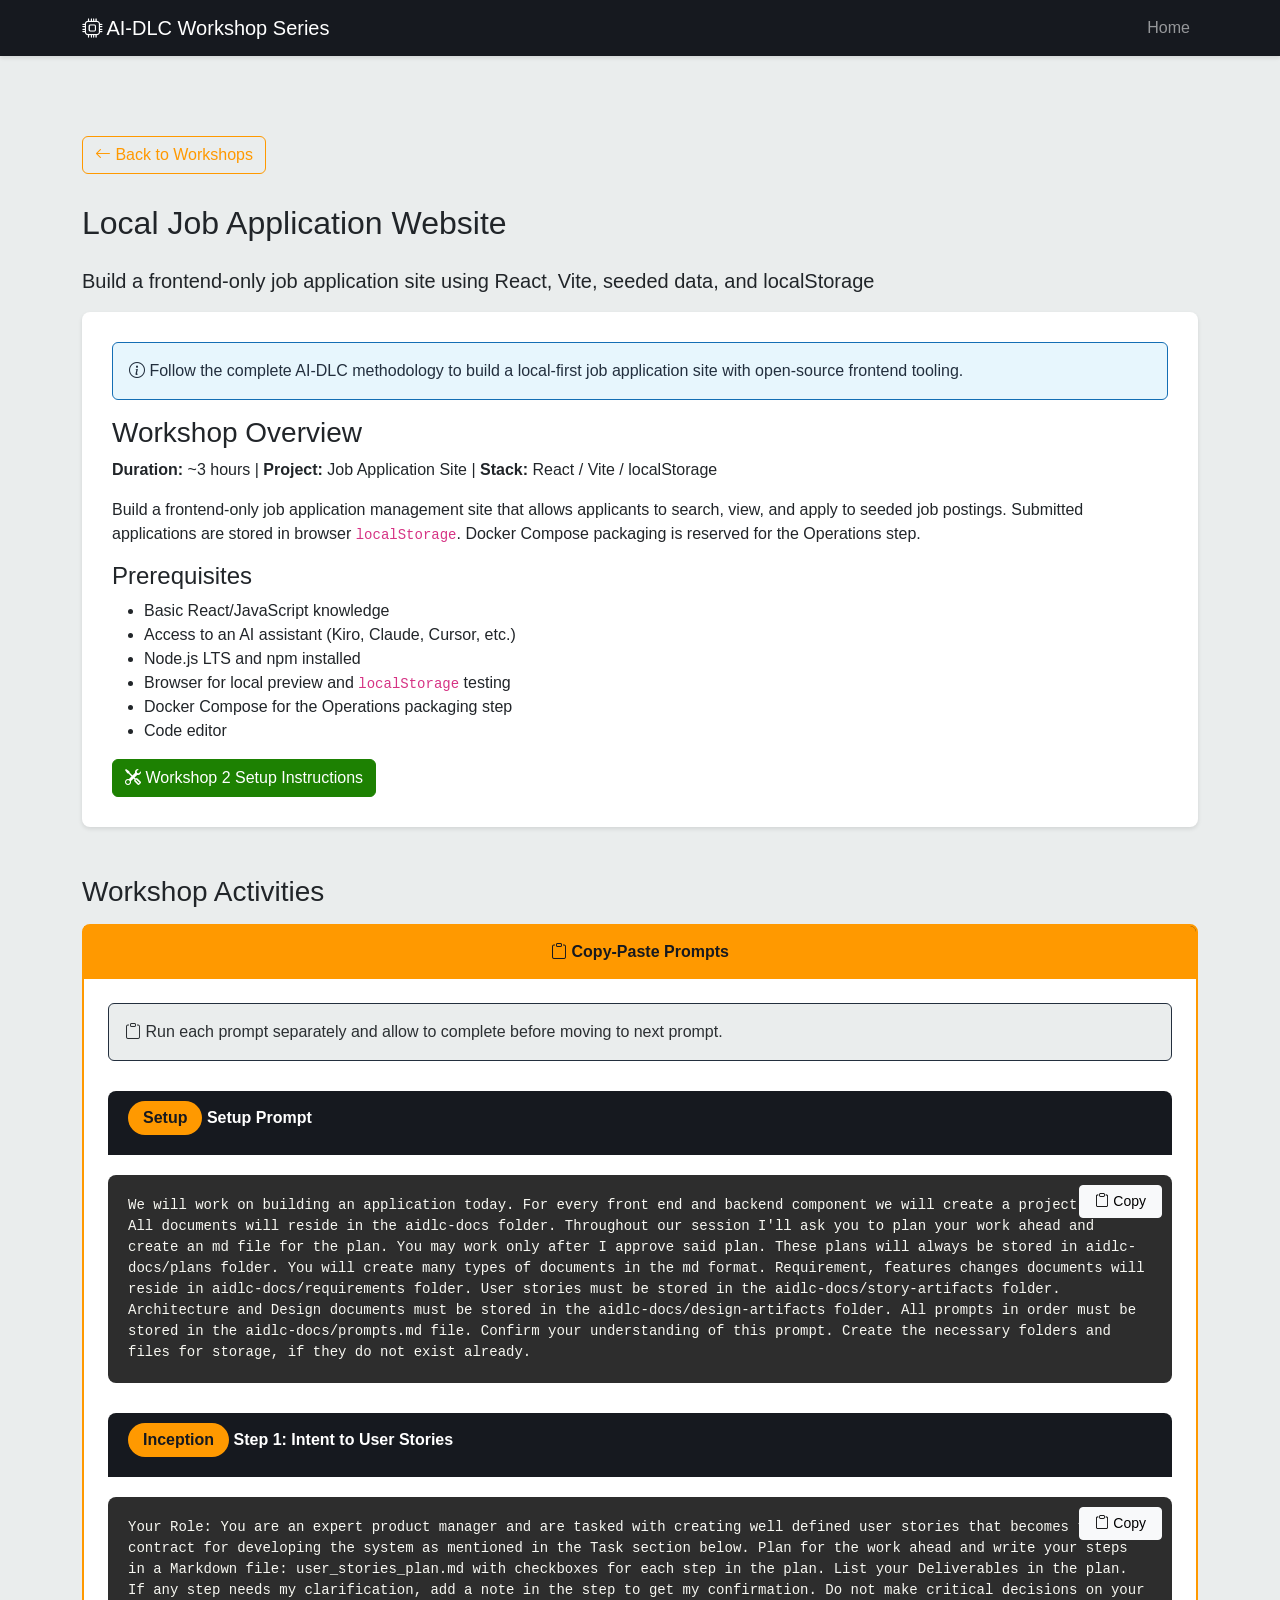
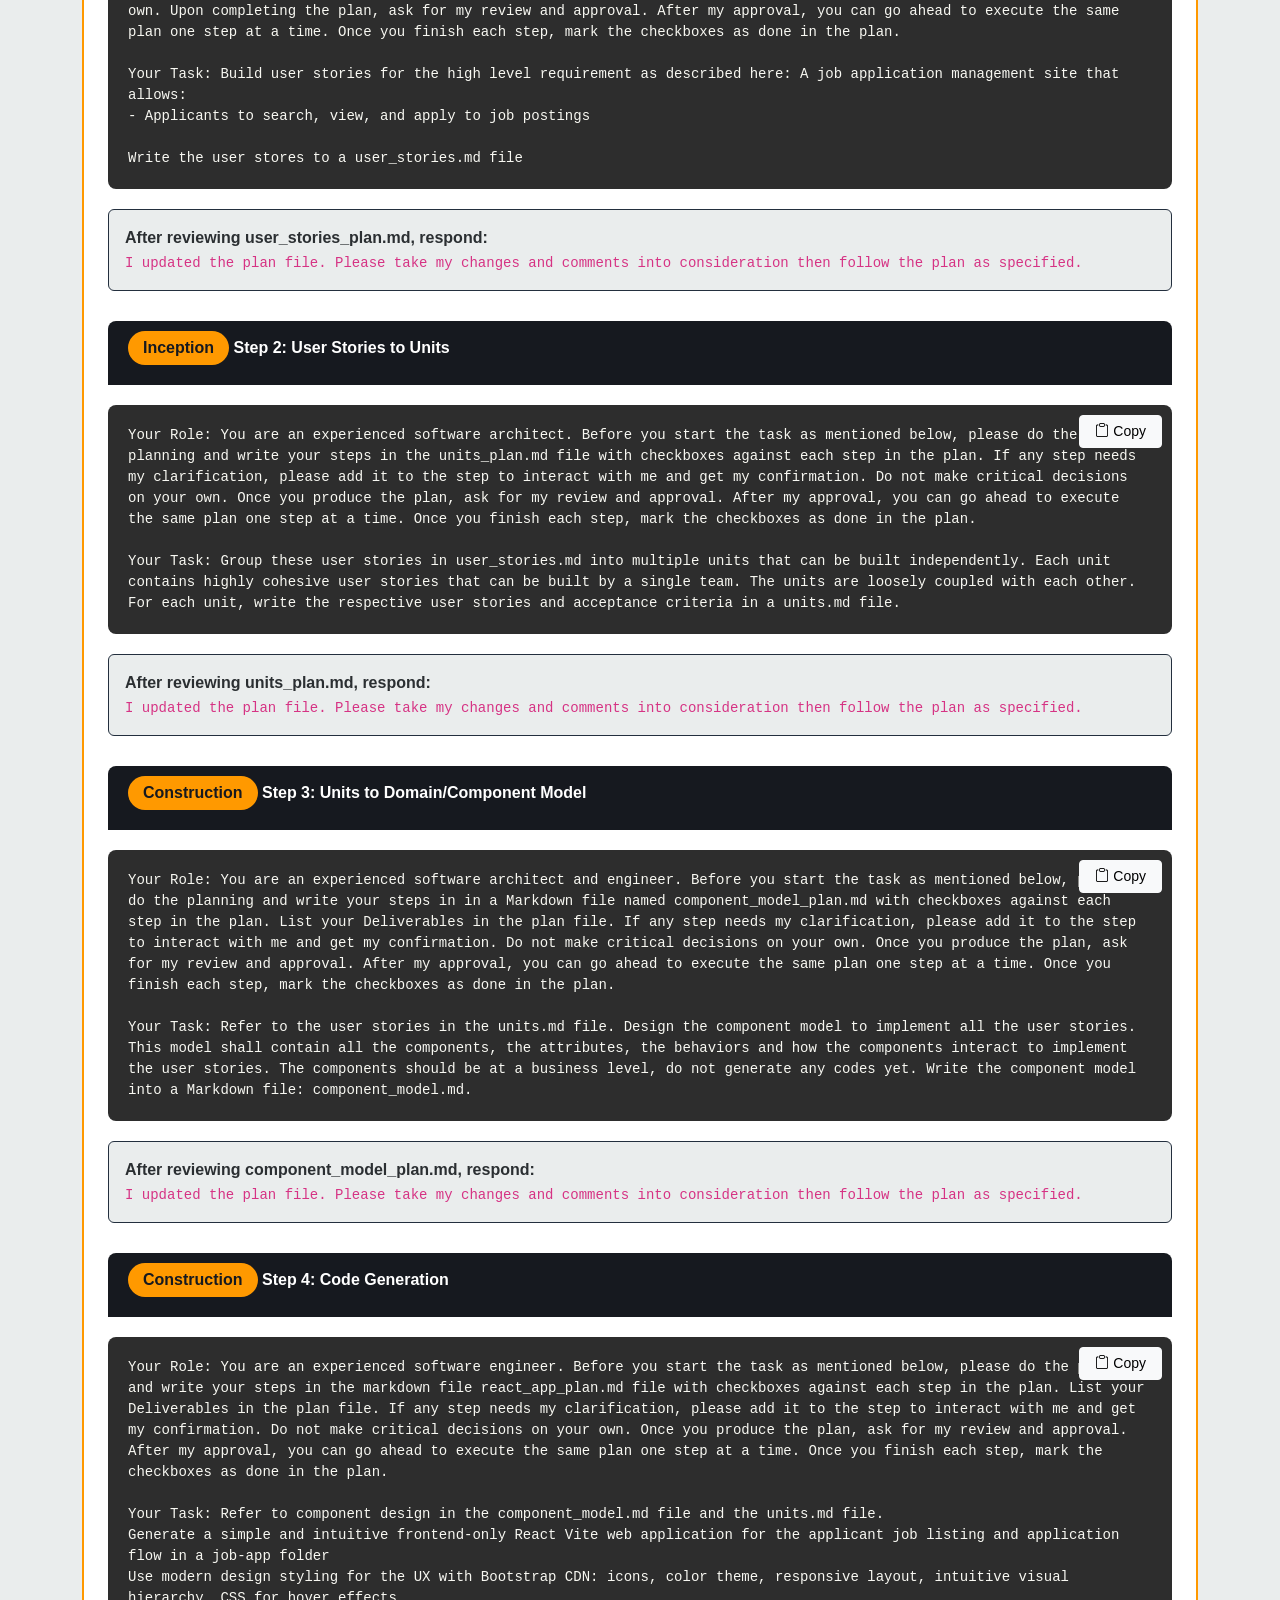
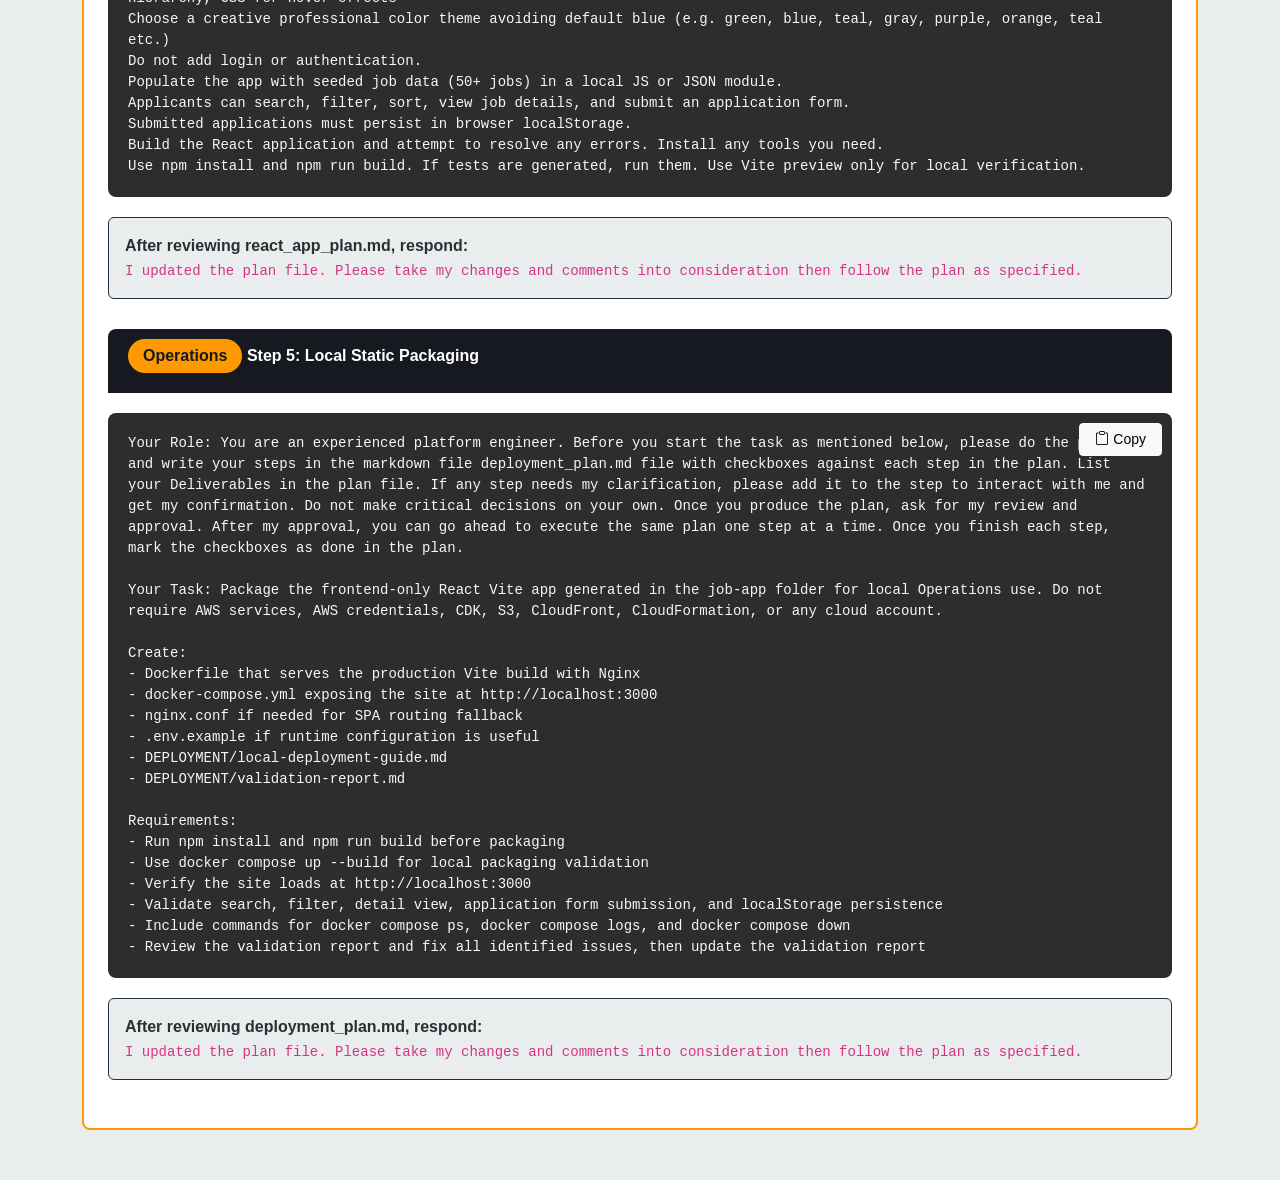
==== workshop-aidlc/job-application-cdk.html @ b5493849 "Updates to workshop for students" ====
<!DOCTYPE html>
<html lang="en">
<head>
    <meta charset="UTF-8">
    <meta name="viewport" content="width=device-width, initial-scale=1.0">
    <title>Workshop 2: Local Job Application Website - AI-DLC Workshop</title>
    <meta name="description" content="Build a frontend-only React Vite job application site with seeded job data, localStorage applications, and Docker Compose packaging. Learn AI-DLC methodology.">
    <link href="https://cdn.jsdelivr.net/npm/bootstrap@5.3.2/dist/css/bootstrap.min.css" rel="stylesheet">
    <link rel="stylesheet" href="https://cdn.jsdelivr.net/npm/bootstrap-icons@1.11.3/font/bootstrap-icons.min.css">
    <link rel="stylesheet" href="assets/css/styles.css">
    <style>
        .method-tabs { border: 2px solid var(--aws-orange); border-radius: 8px 8px 0 0; background: var(--aws-squid-ink); padding: 0; }
        .method-tabs .nav-item { flex: 1; }
        .method-tabs .nav-link { font-weight: 600; padding: .85rem 1.5rem; color: #aaa; border: none; border-radius: 0; text-align: center; transition: all .2s; }
        .method-tabs .nav-link:hover { color: #fff; background: rgba(255,153,0,.1); }
        .method-tabs .nav-link.active { background: var(--aws-orange); color: var(--aws-squid-ink); }
        .method-tabs .nav-item:first-child .nav-link { border-radius: 6px 0 0 0; }
        .method-tabs .nav-item:last-child .nav-link { border-radius: 0 6px 0 0; }
        .tab-content-bordered { border: 2px solid var(--aws-orange); border-top: none; border-radius: 0 0 8px 8px; padding: 1.5rem; background: #fff; }
        .think-box { background: #fff3cd; border-left: 4px solid #ffc107; padding: .75rem 1rem; border-radius: 0 4px 4px 0; margin: .75rem 0; }
        .gate-box { background: #d4edda; border-left: 4px solid #1D8102; padding: .5rem 1rem; border-radius: 0 4px 4px 0; margin: .5rem 0; }
        .context-reset { background: #fce4ec; border-left: 4px solid #e91e63; padding: .5rem 1rem; border-radius: 0 4px 4px 0; margin: .75rem 0; font-size: .9rem; }
        .note-box { background: #E7F6FD; border-left: 4px solid var(--aws-blue); padding: .75rem 1rem; border-radius: 0 4px 4px 0; margin: .5rem 0; }
        .phase-divider { padding: .75rem 1rem; border-radius: 6px; font-weight: 600; font-size: 1.1rem; margin: 2rem 0 1.5rem; }
        .phase-inception { background: #bbdefb; color: #1565c0; }
        .phase-construction { background: #c8e6c9; color: #2e7d32; }
        .phase-operations { background: #fff59d; color: #f57f17; }
    </style>
</head>
<body>
    <nav class="navbar navbar-expand-lg navbar-dark bg-primary sticky-top">
        <div class="container">
            <a class="navbar-brand" href="index.html"><i class="bi bi-cpu"></i> AI-DLC Workshop Series</a>
            <button class="navbar-toggler" type="button" data-bs-toggle="collapse" data-bs-target="#navbarNav"><span class="navbar-toggler-icon"></span></button>
            <div class="collapse navbar-collapse" id="navbarNav">
                <ul class="navbar-nav ms-auto"><li class="nav-item"><a class="nav-link" href="index.html">Home</a></li></ul>
            </div>
        </div>
    </nav>
    <section class="workshop-detail">
        <div class="container">
            <a href="index.html" class="btn btn-outline-primary back-btn"><i class="bi bi-arrow-left"></i> Back to Workshops</a>
            <h2 class="mb-4"><span id="workshop-number"></span>Local Job Application Website</h2>
            <p class="lead">Build a frontend-only job application site using React, Vite, seeded data, and localStorage</p>
            <div class="vision-section">
                <div class="alert alert-info"><i class="bi bi-info-circle"></i> Follow the complete AI-DLC methodology to build a local-first job application site with open-source frontend tooling.</div>
                <h3>Workshop Overview</h3>
                <p><strong>Duration:</strong> ~3 hours | <strong>Project:</strong> Job Application Site | <strong>Stack:</strong> React / Vite / localStorage</p>
                <p>Build a frontend-only job application management site that allows applicants to search, view, and apply to seeded job postings. Submitted applications are stored in browser <code>localStorage</code>. Docker Compose packaging is reserved for the Operations step.</p>
                <h4>Prerequisites</h4>
                <ul>
                    <li>Basic React/JavaScript knowledge</li>
                    <li>Access to an AI assistant (Kiro, Claude, Cursor, etc.)</li>
                    <li>Node.js LTS and npm installed</li>
                    <li>Browser for local preview and <code>localStorage</code> testing</li>
                    <li>Docker Compose for the Operations packaging step</li>
                    <li>Code editor</li>
                </ul>
                <a href="setup-instructions.html#workshop-2-setup" class="btn btn-success"><i class="bi bi-tools"></i> Workshop 2 Setup Instructions</a>
            </div>
            <h3 class="mt-5 mb-3">Workshop Activities</h3>
            <ul class="nav nav-tabs method-tabs" role="tablist">
                <li class="nav-item d-none"><a class="nav-link" data-bs-toggle="tab" href="#tab-workflow" role="tab"><i class="bi bi-diagram-3"></i> Using AI-DLC Workflow</a></li>
                <li class="nav-item"><a class="nav-link active" data-bs-toggle="tab" href="#tab-prompts" role="tab"><i class="bi bi-clipboard"></i> Copy-Paste Prompts</a></li>
            </ul>
            <div class="tab-content tab-content-bordered">
<div class="tab-pane fade d-none" id="tab-workflow" role="tabpanel">
    <div class="alert alert-info"><i class="bi bi-info-circle"></i> <strong>Prerequisite:</strong> AI-DLC Workflow rules installed in your coding assistant. <a href="setup-instructions.html#workshop-2-setup">Workshop 2 Setup Instructions →</a></div>
    <div class="alert alert-warning"><i class="bi bi-exclamation-triangle"></i> AI-DLC Workflow is adaptive. Based on how you answer questions, the complexity of your request, and the AI's assessment, some stages may be skipped, combined, or run at different levels of detail. The activities below represent the typical flow for this use case, but your experience may differ. The workflow will always tell you what it's doing and why — follow its lead and approve or request changes at each gate.</div>

    <!-- Activity 1 -->
    <div class="mb-4">
        <div class="prompt-title"><span class="step-badge">Start</span> Activity 1: Start the Workflow (10 minutes)</div>
        <div class="vision-section" style="border-radius:0 0 8px 8px;margin-top:0">
            <p>You kick off the entire workflow with a single prompt describing what you want to build. AI-DLC Workflow takes it from there — it detects your workspace, sets up tracking, and starts guiding you through the phases.</p>
            <div class="think-box">💡 <strong>Think about your job application site:</strong> This one prompt captures the intent — what to build and for whom. The tech details come later during Construction and Operations. The workflow handles the phasing automatically.</div>
            <p><strong>Open a new chat and type:</strong></p>
            <div class="prompt-box"><button class="btn btn-sm btn-light copy-btn" onclick="copyId('wf-0',event)"><i class="bi bi-clipboard"></i> Copy</button><pre id="wf-0">Using AI-DLC, build a local-first job application management site using React, Vite, seeded job data, and browser localStorage. Applicants can search, view, and apply to job postings. Keep the app frontend-only with no login.</pre></div>
            <p>AI-DLC Workflow activates and runs Workspace Detection automatically. It will display a welcome message explaining the three-phase lifecycle (Inception → Construction → Operations), scan your workspace, set up the <code>aidlc-docs/</code> directory with state and audit tracking, and proceed to the next stage.</p>
        </div>
    </div>

    <div class="phase-divider phase-inception">🔵 INCEPTION PHASE — No code is generated. This phase is about understanding what to build and why.</div>

    <!-- Activity 2 -->
    <div class="mb-4">
        <div class="prompt-title"><span class="step-badge">Inception</span> Activity 2: Requirements Analysis (~15 minutes)</div>
        <div class="vision-section" style="border-radius:0 0 8px 8px;margin-top:0">
            <p>The AI analyzes your request and asks clarifying questions about anything unclear. You'll also see a question about enabling security extension rules.</p>
            <div class="think-box">💡 <strong>Think about your job application site:</strong> What fields should a job posting have — title, company, location, salary range? What does "apply" mean in a frontend-only prototype? Use a local form submission persisted to <code>localStorage</code>. Should search be full-text or filter-based?</div>
            <p><strong>When the AI presents the questions file:</strong> Open it, fill in your <code>[Answer]:</code> tags. For the security extension question, answer "No" since this is a prototype. Then tell the AI:</p>
            <div class="prompt-box"><button class="btn btn-sm btn-light copy-btn" onclick="copyId('wf-1',event)"><i class="bi bi-clipboard"></i> Copy</button><pre id="wf-1">I have answered the clarification questions. Please re-read the file and proceed.</pre></div>
            <p>The AI may ask follow-up questions. Once resolved, it generates a requirements document and presents an approval gate.</p>
            <div class="gate-box">📋 The AI will present an approval gate — review the output and approve to continue, or request changes if needed.</div>
        </div>
    </div>

    <!-- Activity 3 -->
    <div class="mb-4">
        <div class="prompt-title"><span class="step-badge">Inception</span> Activity 3: User Stories (~20 minutes)</div>
        <div class="vision-section" style="border-radius:0 0 8px 8px;margin-top:0">
            <p>The AI creates user stories that become the contract for what gets built. It runs in two parts: first it plans how to structure the stories (and asks you about organization style and detail level), then it generates the actual stories with personas and acceptance criteria.</p>
            <div class="think-box">💡 <strong>Think about your job application site:</strong> You'll get stories around searching jobs, viewing job details, and applying to a job. There is no login in this simplified workshop. Notice how the acceptance criteria cover both happy paths and error scenarios — these become the contract that code generation follows later.</div>
            <p><strong>Part 1 — Planning:</strong> The AI creates a story generation plan with questions. Open the plan file, fill in your answers, then tell the AI you're done. The AI summarizes your choices and asks for plan approval.</p>
            <div class="gate-box">📋 The AI will present an approval gate — review the output and approve to continue, or request changes if needed.</div>
            <p class="mt-3"><strong>Part 2 — Generation:</strong> The AI executes the plan step by step, marking checkboxes as it goes. It generates user personas and user stories. The AI presents the completed stories for your review.</p>
            <div class="gate-box">📋 The AI will present an approval gate — review the output and approve to continue, or request changes if needed.</div>
            <div class="context-reset">💡 <strong>Context reset (optional):</strong> For longer sessions, starting a fresh chat here helps maintain output quality. Resume with: <code>Go to aidlc-docs/aidlc-state.md, find the first unchecked item, then go to the corresponding plan file and resume from that point.</code> For shorter workshops, you can skip this and continue in the same chat.</div>
        </div>
    </div>

    <!-- Activity 4 -->
    <div class="mb-4">
        <div class="prompt-title"><span class="step-badge">Inception</span> Activity 4: Workflow Planning (~5 minutes)</div>
        <div class="vision-section" style="border-radius:0 0 8px 8px;margin-top:0">
            <p>The AI looks at everything gathered so far and decides which Construction stages to run. It generates an execution plan with a visual diagram showing what's completed, what will execute, and what's being skipped.</p>
            <div class="think-box">💡 <strong>Think about your job application site:</strong> Make sure Local Packaging is included if you want Docker Compose packaging during the Operations step. The main build remains a frontend-only React/Vite app.</div>
            <p>If Local Packaging is marked SKIP and you want the Operations packaging step, tell the AI:</p>
            <div class="prompt-box"><button class="btn btn-sm btn-light copy-btn" onclick="copyId('wf-2',event)"><i class="bi bi-clipboard"></i> Copy</button><pre id="wf-2">Add Local Packaging to the plan. We need a production Vite build served by Nginx with Dockerfile, docker-compose.yml, .env.example, and a local deployment guide for the Operations step.</pre></div>
            <p>Review the execution plan and respond:</p>
            <div class="gate-box">📋 The AI will present an approval gate — review the output and approve to continue, or request changes if needed.</div>
            <div class="context-reset">💡 <strong>Context reset (optional):</strong> Starting a fresh chat before Construction can help if the Inception phase was long. Skip if things are going smoothly.</div>
        </div>
    </div>

    <div class="phase-divider phase-construction">🟢 CONSTRUCTION PHASE</div>

    <!-- Activity 5 -->
    <div class="mb-4">
        <div class="prompt-title"><span class="step-badge">Construction</span> Activity 5: Functional Design (~20 minutes)</div>
        <div class="vision-section" style="border-radius:0 0 8px 8px;margin-top:0">
            <p>AI-DLC Workflow designs the detailed component model — data models, business logic, component interactions, and how they implement the user stories. No code yet.</p>
            <div class="think-box">💡 <strong>Think about your job application site:</strong> The design will cover components like job listing, job detail view, search and filters, and the application form. Watch how the AI maps each component back to user stories without adding login or backend services.</div>
            <p>Review the design. If you want changes, tell the AI. When satisfied:</p>
            <div class="gate-box">📋 The AI will present an approval gate — review the output and approve to continue, or request changes if needed.</div>
        </div>
    </div>

    <!-- Activity 6 -->
    <div class="mb-4">
        <div class="prompt-title"><span class="step-badge">Construction</span> Activity 6: Code Generation (~45 minutes)</div>
        <div class="vision-section" style="border-radius:0 0 8px 8px;margin-top:0">
            <p>This is the main build activity. The AI creates a plan for what code to generate, gets your approval, then executes it step by step — checking off each item as it goes. Code goes in the workspace root, documentation goes in <code>aidlc-docs/</code>.</p>
            <div class="think-box">💡 <strong>Think about your job application site:</strong> The plan should cover the React Vite app in a <code>job-app</code> folder, with Bootstrap CDN styling (creative color theme, not default blue), 50+ seeded jobs, search/filter/sort, job detail view, application form, submitted applications stored in <code>localStorage</code>, and responsive layout with hover effects. No login or backend services should be added.</div>
            <p><strong>Part 1 — Planning:</strong> The AI creates a code generation plan with numbered, checkboxed steps. Review that it covers all components from the design.</p>
            <div class="gate-box">📋 The AI will present an approval gate — review the output and approve to continue, or request changes if needed.</div>
            <p class="mt-3"><strong>Part 2 — Generation:</strong> The AI executes each step, marking checkboxes as it completes them.</p>
            <p>When complete, review the generated code and respond:</p>
            <div class="gate-box">📋 The AI will present an approval gate — review the output and approve to continue, or request changes if needed.</div>
            <div class="context-reset">💡 <strong>Context reset (optional):</strong> Consider a fresh chat if the session has been running long. Skip if things are going smoothly.</div>
        </div>
    </div>

    <!-- Activity 7 -->
    <div class="mb-4">
        <div class="prompt-title"><span class="step-badge">Operations</span> Activity 7: Local Static Packaging (~30 minutes)</div>
        <div class="vision-section" style="border-radius:0 0 8px 8px;margin-top:0">
            <p>The AI packages the frontend-only React/Vite app for repeatable local Operations use. This covers:</p>
            <ul>
                <li>A production Vite build under <code>job-app/dist</code></li>
                <li>A Dockerfile that serves the static build with Nginx</li>
                <li>A <code>docker-compose.yml</code> exposing the site at <code>http://localhost:3000</code></li>
                <li>An optional <code>nginx.conf</code> for SPA routing fallback</li>
                <li><code>.env.example</code>, local deployment guide, and validation report</li>
            </ul>
            <div class="think-box">💡 <strong>Think about your job application site:</strong> Docker Compose is for the Operations step. The development path can use Vite preview, while the packaged path proves the app can run as a static site on another machine.</div>
            <div class="gate-box">📋 The AI will present approval gates at each step — review and approve to continue, or request changes if needed.</div>
        </div>
    </div>

    <!-- Build and Test -->
    <div class="mb-4">
        <div class="prompt-title"><span class="step-badge">Construction</span> Build and Test (~10 minutes)</div>
        <div class="vision-section" style="border-radius:0 0 8px 8px;margin-top:0">
            <p>AI-DLC Workflow generates build and test instructions covering how to build, preview, and verify the application.</p>
            <div class="note-box mb-2">The exact directory names and scripts may vary. Check the build instructions for the exact commands for your generated project.</div>
            <pre class="bg-dark text-light p-3 rounded">cd job-app
npm install
npm run build
npm run preview -- --host 0.0.0.0</pre>
            <p>Open <code>http://localhost:4173</code>, search for jobs, open a job detail, submit an application, and refresh to confirm the application remains in <code>localStorage</code>.</p>
            <p class="mt-3">For the Operations packaging path:</p>
            <pre class="bg-dark text-light p-3 rounded">docker compose up --build</pre>
            <p>Open <code>http://localhost:3000</code> and repeat the browser validation flow.</p>
        </div>
    </div>

    <div class="phase-divider phase-operations">🟡 OPERATIONS PHASE</div>

    <!-- Activity 8 -->
    <div class="mb-4">
        <div class="prompt-title"><span class="step-badge">Operations</span> Activity 8: Operations Discussion (~10 minutes)</div>
        <div class="vision-section" style="border-radius:0 0 8px 8px;margin-top:0">
            <p>AI-DLC Workflow's Operations phase is a placeholder for future expansion. This is a group discussion about what comes after building.</p>
            <div class="think-box">💡 <strong>Think about your job application site:</strong> How would you handle static build updates, Nginx logs, localStorage export/reset, browser storage limits, and migration from localStorage to an API/database later?</div>
            <p><strong>Discuss as a group:</strong></p>
            <div class="prompt-box"><button class="btn btn-sm btn-light copy-btn" onclick="copyId('wf-4',event)"><i class="bi bi-clipboard"></i> Copy</button><pre id="wf-4">Now that we've built and deployed our job application site, discuss how AI would help with:
1. Packaging and serving static build updates locally
2. Monitoring local Nginx logs and browser-side behavior
3. Exporting, clearing, or migrating localStorage application data
4. Migrating from localStorage to an API and database later

Please explain how this would work for our specific application.</pre></div>
        </div>
    </div>

    <!-- Tips -->
    <div class="vision-section">
        <h4><i class="bi bi-lightbulb"></i> Tips</h4>
        <ul>
            <li><strong>Answer questions in the files, not in chat.</strong> Open the markdown file, fill in your <code>[Answer]:</code> tags, then tell the AI to re-read.</li>
            <li><strong>Context resets are optional but valuable for long sessions.</strong> If the AI starts losing track of earlier decisions or output quality drops, start a fresh chat and resume from <code>aidlc-state.md</code>. For short workshops, you can often skip this.</li>
            <li><strong>Don't edit generated code directly.</strong> Tell the AI to update the design first, then regenerate.</li>
            <li><strong>You're always in control.</strong> Nothing proceeds without your approval. Say "Request Changes" anytime.</li>
            <li><strong>Check <code>aidlc-state.md</code></strong> to see where you are at any point.</li>
            <li><strong>File names and structure will vary.</strong> AI-DLC Workflow determines file names, directory structure, and plan steps based on your project. The workflow is consistent, the specific outputs are not.</li>
        </ul>
    </div>
</div>
<div class="tab-pane fade show active" id="tab-prompts" role="tabpanel">
    <div class="alert alert-secondary"><i class="bi bi-clipboard"></i> Run each prompt separately and allow to complete before moving to next prompt.</div>

    <div class="mb-4">
        <div class="prompt-title"><span class="step-badge">Setup</span> Setup Prompt</div>
        <div class="prompt-box"><button class="btn btn-sm btn-light copy-btn" onclick="copyId('p-0',event)"><i class="bi bi-clipboard"></i> Copy</button><pre id="p-0">We will work on building an application today. For every front end and backend component we will create a project folder. All documents will reside in the aidlc-docs folder. Throughout our session I'll ask you to plan your work ahead and create an md file for the plan. You may work only after I approve said plan. These plans will always be stored in aidlc-docs/plans folder. You will create many types of documents in the md format. Requirement, features changes documents will reside in aidlc-docs/requirements folder. User stories must be stored in the aidlc-docs/story-artifacts folder. Architecture and Design documents must be stored in the aidlc-docs/design-artifacts folder. All prompts in order must be stored in the aidlc-docs/prompts.md file. Confirm your understanding of this prompt. Create the necessary folders and files for storage, if they do not exist already.</pre></div>
    </div>

    <div class="mb-4">
        <div class="prompt-title"><span class="step-badge">Inception</span> Step 1: Intent to User Stories</div>
        <div class="prompt-box"><button class="btn btn-sm btn-light copy-btn" onclick="copyId('p-1',event)"><i class="bi bi-clipboard"></i> Copy</button><pre id="p-1">Your Role: You are an expert product manager and are tasked with creating well defined user stories that becomes the contract for developing the system as mentioned in the Task section below. Plan for the work ahead and write your steps in a Markdown file: user_stories_plan.md with checkboxes for each step in the plan. List your Deliverables in the plan. If any step needs my clarification, add a note in the step to get my confirmation. Do not make critical decisions on your own. Upon completing the plan, ask for my review and approval. After my approval, you can go ahead to execute the same plan one step at a time. Once you finish each step, mark the checkboxes as done in the plan.

Your Task: Build user stories for the high level requirement as described here: A job application management site that allows:
- Applicants to search, view, and apply to job postings

Write the user stores to a user_stories.md file</pre></div>
        <div class="alert alert-secondary mt-2"><strong>After reviewing user_stories_plan.md, respond:</strong><br><code>I updated the plan file. Please take my changes and comments into consideration then follow the plan as specified.</code></div>
    </div>

    <div class="mb-4">
        <div class="prompt-title"><span class="step-badge">Inception</span> Step 2: User Stories to Units</div>
        <div class="prompt-box"><button class="btn btn-sm btn-light copy-btn" onclick="copyId('p-2',event)"><i class="bi bi-clipboard"></i> Copy</button><pre id="p-2">Your Role: You are an experienced software architect. Before you start the task as mentioned below, please do the planning and write your steps in the units_plan.md file with checkboxes against each step in the plan. If any step needs my clarification, please add it to the step to interact with me and get my confirmation. Do not make critical decisions on your own. Once you produce the plan, ask for my review and approval. After my approval, you can go ahead to execute the same plan one step at a time. Once you finish each step, mark the checkboxes as done in the plan.

Your Task: Group these user stories in user_stories.md into multiple units that can be built independently. Each unit contains highly cohesive user stories that can be built by a single team. The units are loosely coupled with each other. For each unit, write the respective user stories and acceptance criteria in a units.md file.</pre></div>
        <div class="alert alert-secondary mt-2"><strong>After reviewing units_plan.md, respond:</strong><br><code>I updated the plan file. Please take my changes and comments into consideration then follow the plan as specified.</code></div>
    </div>

    <div class="mb-4">
        <div class="prompt-title"><span class="step-badge">Construction</span> Step 3: Units to Domain/Component Model</div>
        <div class="prompt-box"><button class="btn btn-sm btn-light copy-btn" onclick="copyId('p-3',event)"><i class="bi bi-clipboard"></i> Copy</button><pre id="p-3">Your Role: You are an experienced software architect and engineer. Before you start the task as mentioned below, please do the planning and write your steps in in a Markdown file named component_model_plan.md with checkboxes against each step in the plan. List your Deliverables in the plan file. If any step needs my clarification, please add it to the step to interact with me and get my confirmation. Do not make critical decisions on your own. Once you produce the plan, ask for my review and approval. After my approval, you can go ahead to execute the same plan one step at a time. Once you finish each step, mark the checkboxes as done in the plan.

Your Task: Refer to the user stories in the units.md file. Design the component model to implement all the user stories. This model shall contain all the components, the attributes, the behaviors and how the components interact to implement the user stories. The components should be at a business level, do not generate any codes yet. Write the component model into a Markdown file: component_model.md.</pre></div>
        <div class="alert alert-secondary mt-2"><strong>After reviewing component_model_plan.md, respond:</strong><br><code>I updated the plan file. Please take my changes and comments into consideration then follow the plan as specified.</code></div>
    </div>

    <div class="mb-4">
        <div class="prompt-title"><span class="step-badge">Construction</span> Step 4: Code Generation</div>
        <div class="prompt-box"><button class="btn btn-sm btn-light copy-btn" onclick="copyId('p-4',event)"><i class="bi bi-clipboard"></i> Copy</button><pre id="p-4">Your Role: You are an experienced software engineer. Before you start the task as mentioned below, please do the planning and write your steps in the markdown file react_app_plan.md file with checkboxes against each step in the plan. List your Deliverables in the plan file. If any step needs my clarification, please add it to the step to interact with me and get my confirmation. Do not make critical decisions on your own. Once you produce the plan, ask for my review and approval. After my approval, you can go ahead to execute the same plan one step at a time. Once you finish each step, mark the checkboxes as done in the plan.

Your Task: Refer to component design in the component_model.md file and the units.md file.
Generate a simple and intuitive frontend-only React Vite web application for the applicant job listing and application flow in a job-app folder
Use modern design styling for the UX with Bootstrap CDN: icons, color theme, responsive layout, intuitive visual hierarchy, CSS for hover effects
Choose a creative professional color theme avoiding default blue (e.g. green, blue, teal, gray, purple, orange, teal etc.) 
Do not add login or authentication.
Populate the app with seeded job data (50+ jobs) in a local JS or JSON module.
Applicants can search, filter, sort, view job details, and submit an application form.
Submitted applications must persist in browser localStorage.
Build the React application and attempt to resolve any errors. Install any tools you need.
Use npm install and npm run build. If tests are generated, run them. Use Vite preview only for local verification.</pre></div>
        <div class="alert alert-secondary mt-2"><strong>After reviewing react_app_plan.md, respond:</strong><br><code>I updated the plan file. Please take my changes and comments into consideration then follow the plan as specified.</code></div>
    </div>

    <div class="mb-4">
        <div class="prompt-title"><span class="step-badge">Operations</span> Step 5: Local Static Packaging</div>
        <div class="prompt-box"><button class="btn btn-sm btn-light copy-btn" onclick="copyId('p-5',event)"><i class="bi bi-clipboard"></i> Copy</button><pre id="p-5">Your Role: You are an experienced platform engineer. Before you start the task as mentioned below, please do the planning and write your steps in the markdown file deployment_plan.md file with checkboxes against each step in the plan. List your Deliverables in the plan file. If any step needs my clarification, please add it to the step to interact with me and get my confirmation. Do not make critical decisions on your own. Once you produce the plan, ask for my review and approval. After my approval, you can go ahead to execute the same plan one step at a time. Once you finish each step, mark the checkboxes as done in the plan.

Your Task: Package the frontend-only React Vite app generated in the job-app folder for local Operations use. Do not require AWS services, AWS credentials, CDK, S3, CloudFront, CloudFormation, or any cloud account.

Create:
- Dockerfile that serves the production Vite build with Nginx
- docker-compose.yml exposing the site at http://localhost:3000
- nginx.conf if needed for SPA routing fallback
- .env.example if runtime configuration is useful
- DEPLOYMENT/local-deployment-guide.md
- DEPLOYMENT/validation-report.md

Requirements:
- Run npm install and npm run build before packaging
- Use docker compose up --build for local packaging validation
- Verify the site loads at http://localhost:3000
- Validate search, filter, detail view, application form submission, and localStorage persistence
- Include commands for docker compose ps, docker compose logs, and docker compose down
- Review the validation report and fix all identified issues, then update the validation report</pre></div>
        <div class="alert alert-secondary mt-2"><strong>After reviewing deployment_plan.md, respond:</strong><br><code>I updated the plan file. Please take my changes and comments into consideration then follow the plan as specified.</code></div>
    </div>
</div>
            </div>
        </div>
    </section>
    <footer class="bg-dark text-white text-center py-4 mt-5 d-none">
        <div class="container"><p class="mb-0">&copy; 2026 AWS AI-DLC Workshop Series</p></div>
    </footer>
    <script src="https://cdn.jsdelivr.net/npm/bootstrap@5.3.2/dist/js/bootstrap.bundle.min.js"></script>
    <script src="assets/js/job-application-cdk.js"></script>
    <script>
    function copyId(id, event) {
        const el = document.getElementById(id);
        navigator.clipboard.writeText(el.textContent.trim()).then(() => {
            const btn = event.target.closest('button');
            const orig = btn.innerHTML;
            btn.innerHTML = '<i class="bi bi-check"></i> Copied!';
            btn.classList.add('btn-success'); btn.classList.remove('btn-light');
            setTimeout(() => { btn.innerHTML = orig; btn.classList.remove('btn-success'); btn.classList.add('btn-light'); }, 2000);
        });
    }
    </script>
</body>
</html>
---- workshop-aidlc/assets/css/styles.css ----
:root {
    --aws-orange: #FF9900;
    --aws-dark: #232F3E;
    --aws-light: #EAEDED;
    --aws-blue: #146EB4;
    --aws-squid-ink: #16191F;
    --setup-green: #1D8102;
}

body {
    font-family: -apple-system, BlinkMacSystemFont, 'Segoe UI', Roboto, 'Helvetica Neue', Arial, sans-serif;
}

.navbar {
    box-shadow: 0 2px 4px rgba(0,0,0,0.1);
    background-color: var(--aws-squid-ink) !important;
}

.hero-section {
    background: linear-gradient(135deg, var(--aws-squid-ink) 0%, var(--aws-dark) 100%);
    color: white;
    padding: 100px 0;
    margin-bottom: 50px;
}

.hero-actions {
    display: flex;
    flex-wrap: wrap;
    justify-content: center;
    gap: 1rem;
}

.workshop-card {
    border: none;
    box-shadow: 0 4px 6px rgba(0,0,0,0.1);
    transition: transform 0.3s ease, box-shadow 0.3s ease;
    display: flex;
    flex-direction: column;
    height: 100%;
}

.workshop-card .card-body {
    display: flex;
    flex-direction: column;
    flex: 1;
}

.workshop-card .card-text {
    flex: 1;
    margin-bottom: 1rem;
}

.workshop-card:hover {
    transform: translateY(-5px);
    box-shadow: 0 8px 15px rgba(0,0,0,0.2);
}

.workshop-icon {
    font-size: 3rem;
    color: var(--aws-orange);
}

.btn-primary {
    background-color: var(--aws-orange);
    border-color: var(--aws-orange);
    color: var(--aws-squid-ink);
    font-weight: 600;
}

.btn-primary:hover {
    background-color: #ec7211;
    border-color: #ec7211;
    color: var(--aws-squid-ink);
}

.btn-setup {
    background-color: var(--setup-green);
    border-color: var(--setup-green);
    color: #fff;
    font-weight: 700;
    box-shadow: 0 0 0 3px rgba(255,255,255,0.18);
}

.btn-setup:hover {
    background-color: #16660A;
    border-color: #16660A;
    color: #fff;
}

.btn-outline-primary {
    color: var(--aws-orange);
    border-color: var(--aws-orange);
}

.btn-outline-primary:hover {
    background-color: var(--aws-orange);
    border-color: var(--aws-orange);
    color: var(--aws-squid-ink);
}

.workshop-detail {
    background: var(--aws-light);
    padding: 50px 0;
}

.prompt-box {
    background: #2d2d2d;
    color: #f8f8f2;
    padding: 20px;
    border-radius: 8px;
    margin: 20px 0;
    position: relative;
}

.prompt-box pre {
    margin: 0;
    white-space: pre-wrap;
    word-wrap: break-word;
    color: #f8f8f2;
}

.copy-btn {
    position: absolute;
    top: 10px;
    right: 10px;
    padding: 5px 15px;
    font-size: 0.875rem;
}

.prompt-title {
    background: var(--aws-squid-ink);
    color: white;
    padding: 10px 20px;
    border-radius: 8px 8px 0 0;
    margin: 30px 0 0 0;
    font-weight: 600;
}

.back-btn {
    margin: 30px 0;
}

.vision-section {
    background: white;
    padding: 30px;
    border-radius: 8px;
    box-shadow: 0 2px 4px rgba(0,0,0,0.1);
    margin-bottom: 30px;
}

.step-badge {
    background: var(--aws-orange);
    color: var(--aws-squid-ink);
    padding: 5px 15px;
    border-radius: 20px;
    font-weight: 600;
    display: inline-block;
    margin-bottom: 10px;
}

.btn-success {
    background-color: #1D8102;
    border-color: #1D8102;
}

.btn-success:hover {
    background-color: #16660A;
    border-color: #16660A;
}

.alert-info {
    background-color: #E7F6FD;
    border-color: var(--aws-blue);
    color: var(--aws-dark);
}

.alert-secondary {
    background-color: var(--aws-light);
    border-color: var(--aws-dark);
}

.feature-list {
    list-style: none;
    padding: 0;
}

.feature-list li {
    padding: 10px 0;
    font-size: 1.05rem;
}

.feature-list i {
    margin-right: 10px;
    font-size: 1.2rem;
}

.workflow-diagram {
    background: var(--aws-light);
    border-radius: 12px;
}

.workflow-circle {
    display: inline-block;
    width: 120px;
    height: 120px;
    border-radius: 50%;
    background: white;
    border: 3px solid var(--aws-orange);
    display: flex;
    flex-direction: column;
    align-items: center;
    justify-content: center;
    margin: 0 auto;
    box-shadow: 0 2px 8px rgba(0,0,0,0.1);
}

.workflow-circle i {
    font-size: 2.5rem;
    color: var(--aws-orange);
}

.workflow-circle p {
    margin: 0;
    font-weight: 600;
    color: var(--aws-dark);
}

.workflow-arrow {
    font-size: 2rem;
    color: var(--aws-orange);
    display: block;
    margin: 10px auto;
}

.setup-hero {
    background: linear-gradient(135deg, var(--aws-squid-ink) 0%, var(--aws-dark) 100%);
    color: white;
    padding: 64px 0;
}

.setup-callout {
    align-items: center;
    background: rgba(255,255,255,0.08);
    border: 1px solid rgba(255,255,255,0.24);
    border-radius: 8px;
    display: flex;
    gap: 1rem;
    padding: 1rem;
}

.setup-callout i {
    color: var(--aws-orange);
    font-size: 2rem;
}

.setup-callout span {
    color: #d5dbdb;
    display: block;
    font-size: 0.95rem;
}

.setup-page {
    background: #f7f8fa;
}

.setup-toc {
    background: #fff;
    border-left: 4px solid var(--aws-orange);
    border-radius: 8px;
    box-shadow: 0 2px 8px rgba(0,0,0,0.08);
    padding: 1rem;
    top: 90px;
}

.setup-toc h2 {
    color: var(--aws-dark);
    font-size: 1rem;
    margin-bottom: 0.75rem;
}

.setup-toc a {
    color: var(--aws-dark);
    display: block;
    font-size: 0.95rem;
    padding: 0.35rem 0;
    text-decoration: none;
}

.setup-toc a:hover {
    color: var(--aws-blue);
}

.setup-section {
    background: #fff;
    border-radius: 8px;
    box-shadow: 0 2px 8px rgba(0,0,0,0.08);
    margin-bottom: 1.5rem;
    padding: 1.5rem;
}

.setup-section h2 {
    color: var(--aws-dark);
    margin-bottom: 1rem;
}

.setup-card {
    border: 1px solid #d5dbdb;
    border-radius: 8px;
    padding: 1rem;
}

.setup-card i {
    color: var(--aws-blue);
    font-size: 1.75rem;
}

.setup-card h3,
.tutorial-block h3,
.verify-grid h3 {
    color: var(--aws-dark);
    font-size: 1.1rem;
    margin-top: 0.75rem;
}

.tutorial-block {
    border-top: 1px solid #d5dbdb;
    padding: 1.25rem 0 0;
    margin-top: 1.25rem;
}

.workshop-setup-heading {
    align-items: center;
    background: #fff8e6;
    border-left: 4px solid var(--aws-orange);
    border-radius: 0 6px 6px 0;
    display: flex;
    gap: 0.75rem;
    margin-bottom: 1rem;
    padding: 0.75rem 1rem;
    width: 100%;
}

.workshop-setup-heading .step-badge {
    flex: 0 0 auto;
    margin-bottom: 0;
}

.workshop-setup-heading h3 {
    margin: 0;
}

.tutorial-block ol {
    padding-left: 1.25rem;
}

.setup-note {
    background: #fff8e6;
    border-left: 4px solid var(--aws-orange);
    border-radius: 0 4px 4px 0;
    padding: 0.75rem 1rem;
}

.setup-page pre {
    background: #2d2d2d;
    border-radius: 8px;
    color: #f8f8f2;
    margin: 0.75rem 0;
    overflow-x: auto;
    padding: 1rem;
}

.setup-page code {
    color: inherit;
}

.setup-page p code,
.setup-page li code {
    background: #eef3f8;
    border-radius: 4px;
    color: var(--aws-squid-ink);
    padding: 0.12rem 0.28rem;
}

.verify-grid {
    display: grid;
    gap: 1rem;
    grid-template-columns: repeat(3, minmax(0, 1fr));
}

@media (max-width: 991.98px) {
    .setup-toc {
        position: static;
    }

    .verify-grid {
        grid-template-columns: 1fr;
    }
}
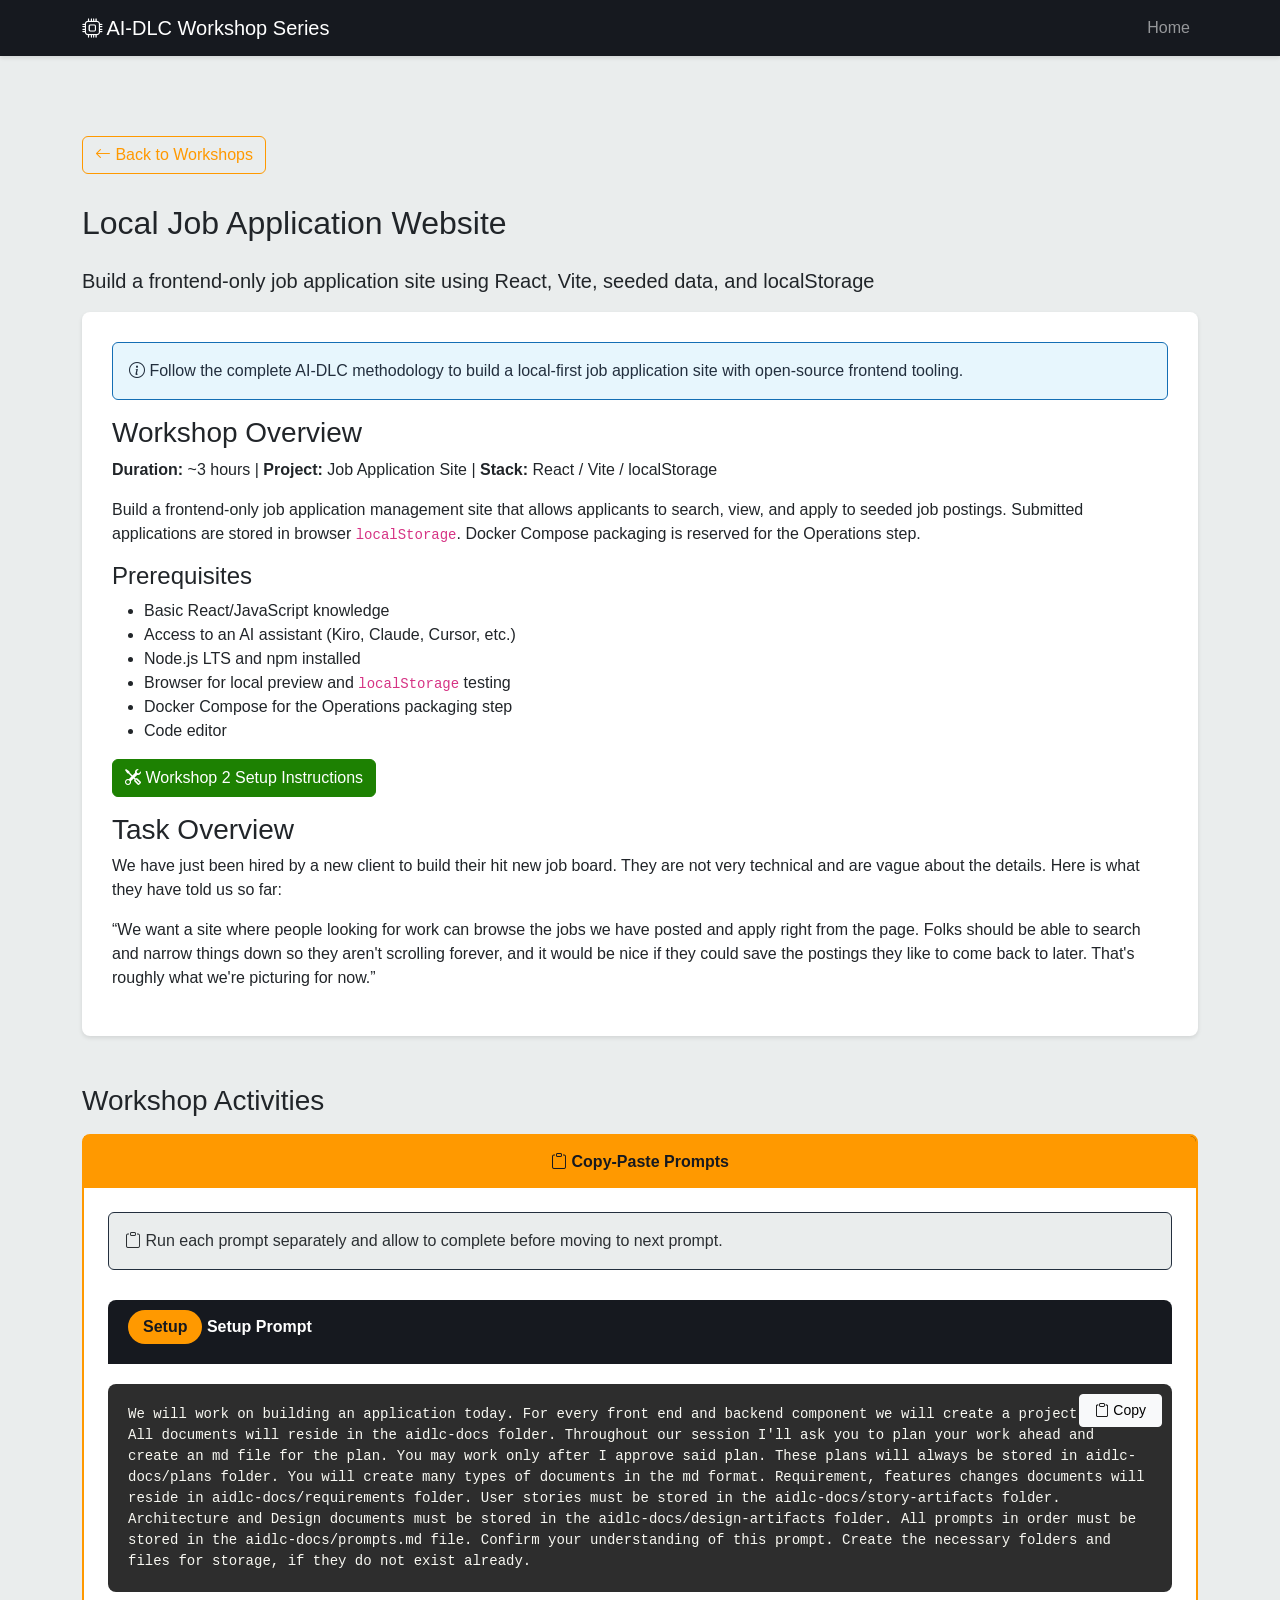
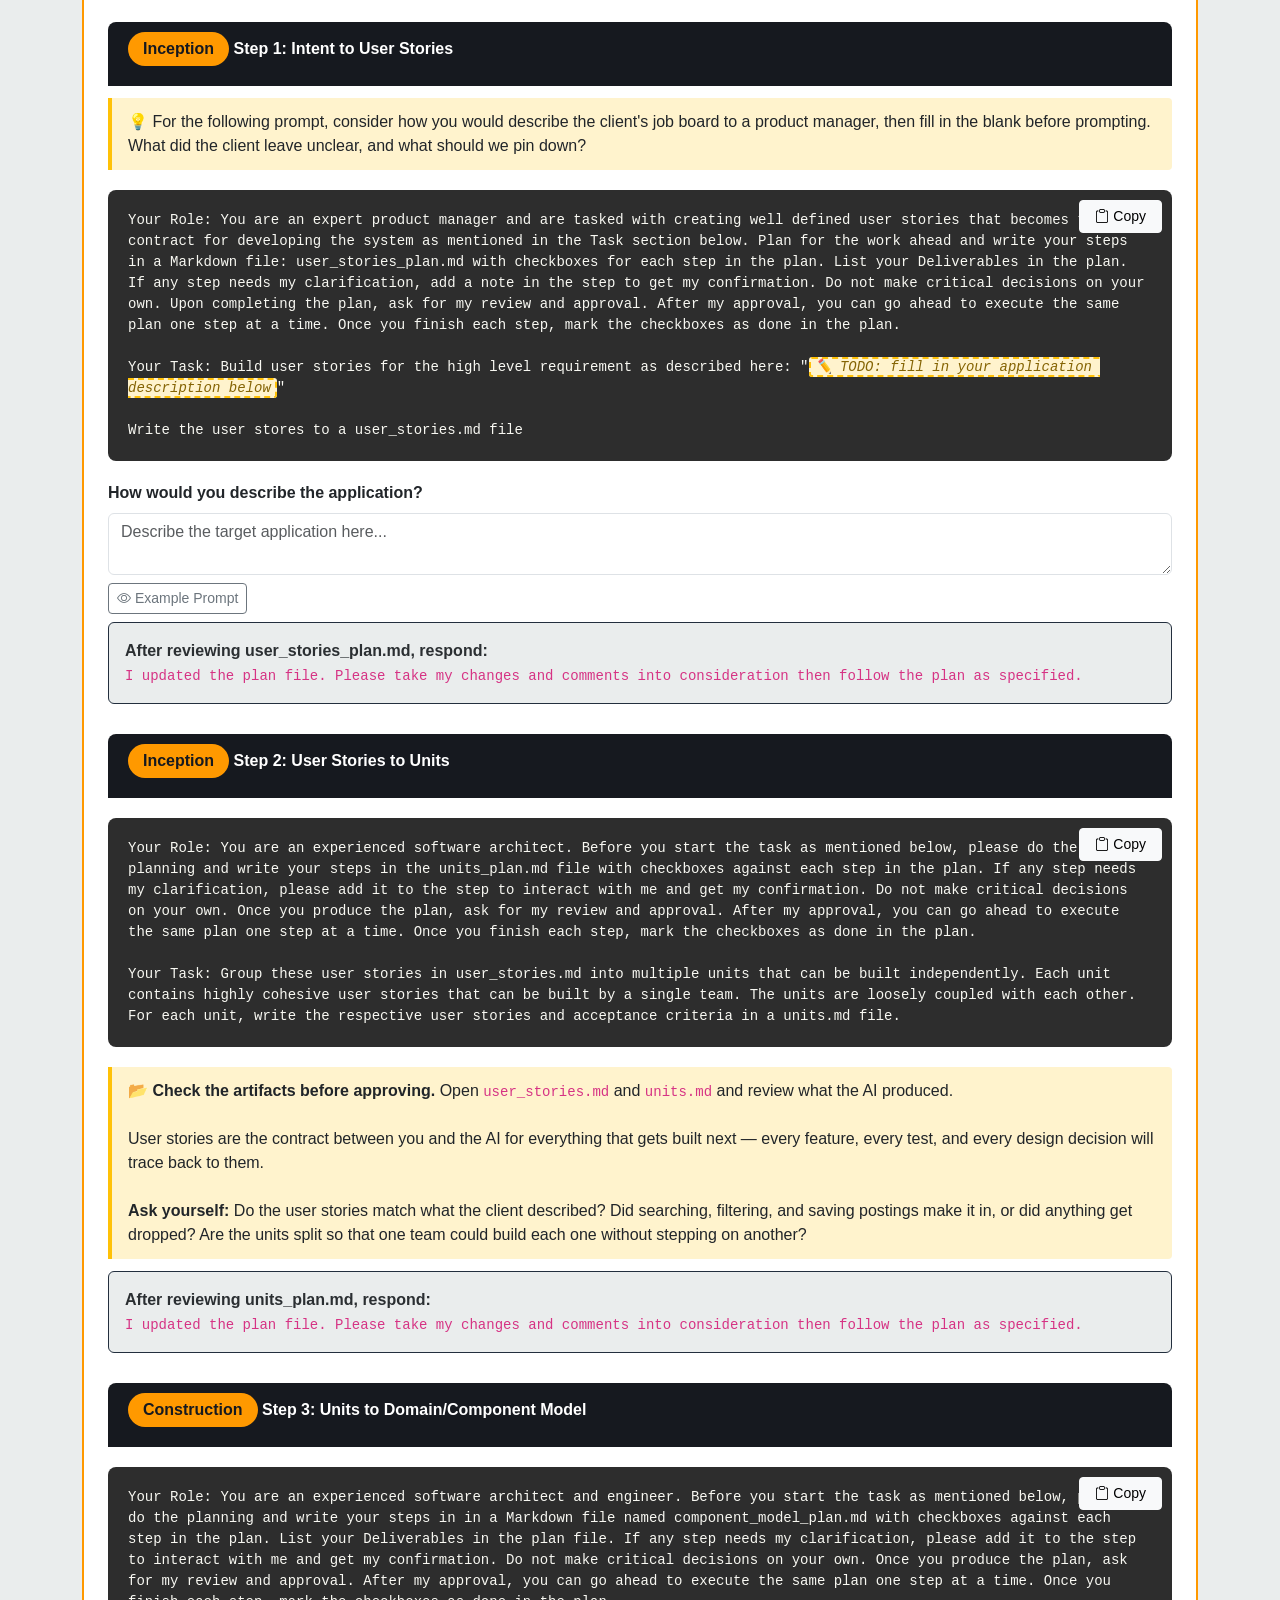
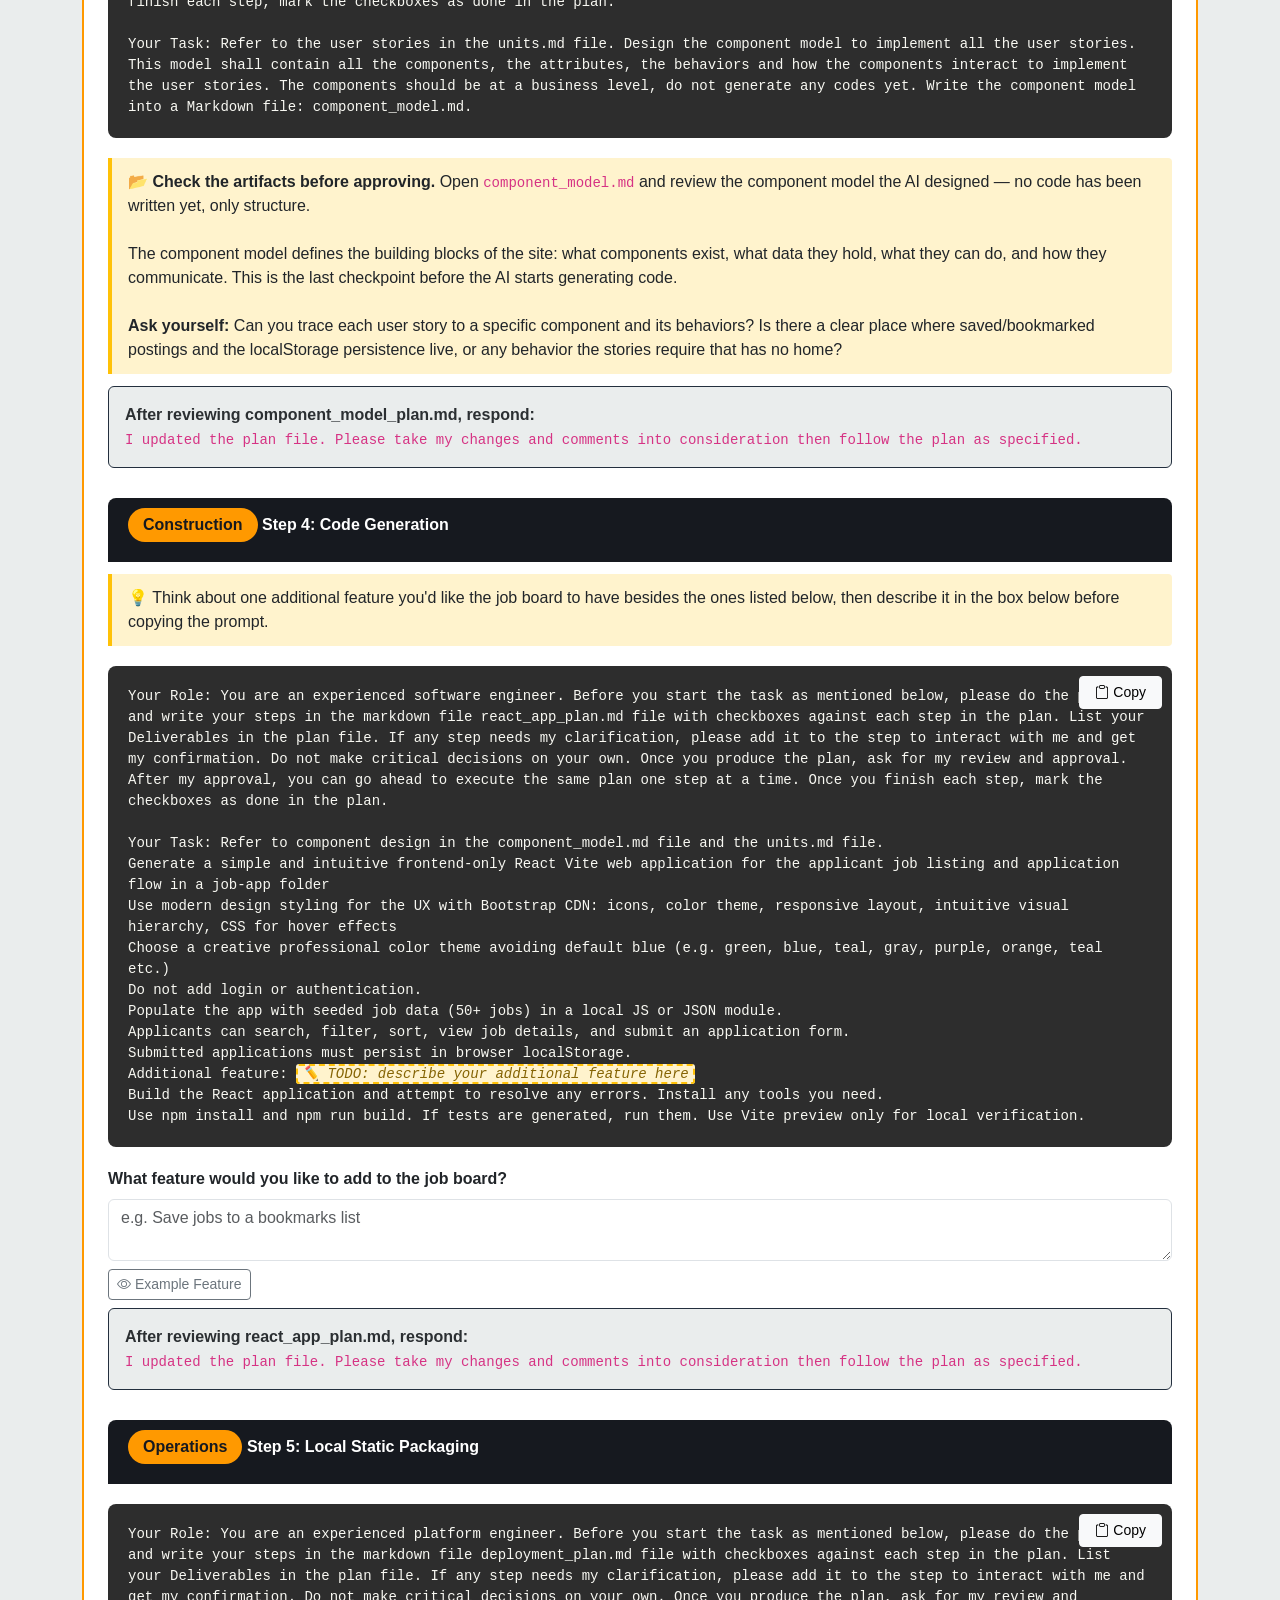
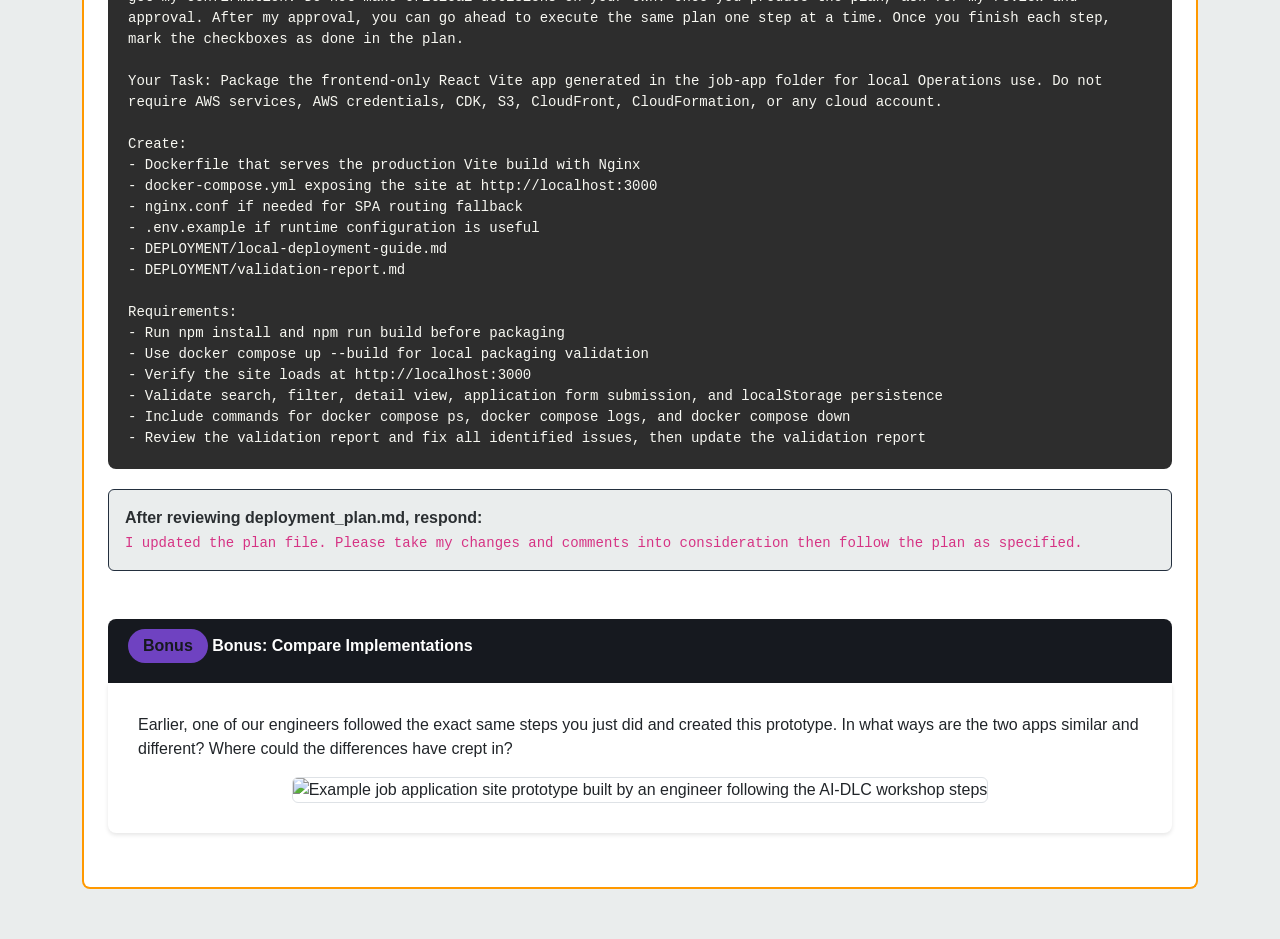
==== commit 213b6844: "Update workshop 2" ====
--- a/workshop-aidlc/job-application-cdk.html
+++ b/workshop-aidlc/job-application-cdk.html
@@ -25,6 +25,7 @@
         .phase-inception { background: #bbdefb; color: #1565c0; }
         .phase-construction { background: #c8e6c9; color: #2e7d32; }
         .phase-operations { background: #fff59d; color: #f57f17; }
+        .todo-placeholder { background: #fff3cd; border: 2px dashed #ffc107; padding: 0 4px; border-radius: 3px; font-style: italic; color: #856404; }
     </style>
 </head>
 <body>
@@ -57,6 +58,10 @@
                     <li>Code editor</li>
                 </ul>
                 <a href="setup-instructions.html#workshop-2-setup" class="btn btn-success"><i class="bi bi-tools"></i> Workshop 2 Setup Instructions</a>
+                <p></p>
+                <h3>Task Overview</h3>
+                <p>We have just been hired by a new client to build their hit new job board. They are not very technical and are vague about the details. Here is what they have told us so far:</p>
+                <p>“We want a site where people looking for work can browse the jobs we have posted and apply right from the page. Folks should be able to search and narrow things down so they aren't scrolling forever, and it would be nice if they could save the postings they like to come back to later. That's roughly what we're picturing for now.”</p>
             </div>
             <h3 class="mt-5 mb-3">Workshop Activities</h3>
             <ul class="nav nav-tabs method-tabs" role="tablist">
@@ -227,12 +232,26 @@
 
     <div class="mb-4">
         <div class="prompt-title"><span class="step-badge">Inception</span> Step 1: Intent to User Stories</div>
+        <div class="think-box mb-3">💡 For the following prompt, consider how you would describe the client's job board to a product manager, then fill in the blank before prompting. What did the client leave unclear, and what should we pin down?</div>
         <div class="prompt-box"><button class="btn btn-sm btn-light copy-btn" onclick="copyId('p-1',event)"><i class="bi bi-clipboard"></i> Copy</button><pre id="p-1">Your Role: You are an expert product manager and are tasked with creating well defined user stories that becomes the contract for developing the system as mentioned in the Task section below. Plan for the work ahead and write your steps in a Markdown file: user_stories_plan.md with checkboxes for each step in the plan. List your Deliverables in the plan. If any step needs my clarification, add a note in the step to get my confirmation. Do not make critical decisions on your own. Upon completing the plan, ask for my review and approval. After my approval, you can go ahead to execute the same plan one step at a time. Once you finish each step, mark the checkboxes as done in the plan.
 
-Your Task: Build user stories for the high level requirement as described here: A job application management site that allows:
-- Applicants to search, view, and apply to job postings
+Your Task: Build user stories for the high level requirement as described here: "<span id="p-1-todo" class="todo-placeholder">✏️ TODO: fill in your application description below</span>"
 
 Write the user stores to a user_stories.md file</pre></div>
+        <div class="mt-3">
+            <label class="form-label fw-bold" for="p-1-input">How would you describe the application?</label>
+            <textarea id="p-1-input" class="form-control" rows="2" placeholder="Describe the target application here..." oninput="updateTodoPlaceholder('p-1-todo', this.value, '✏️ TODO: fill in your application description below')"></textarea>
+        </div>
+        <div class="mt-2">
+            <button class="btn btn-sm btn-outline-secondary" type="button" data-bs-toggle="collapse" data-bs-target="#p-1-example" aria-expanded="false">
+                <i class="bi bi-eye"></i> Example Prompt
+            </button>
+            <div class="collapse mt-2" id="p-1-example">
+                <div class="card card-body bg-light fst-italic">
+                    "A job application management site that allows applicants to search, view, and apply to job postings, and save postings to revisit later."
+                </div>
+            </div>
+        </div>
         <div class="alert alert-secondary mt-2"><strong>After reviewing user_stories_plan.md, respond:</strong><br><code>I updated the plan file. Please take my changes and comments into consideration then follow the plan as specified.</code></div>
     </div>
 
@@ -241,6 +260,13 @@
         <div class="prompt-box"><button class="btn btn-sm btn-light copy-btn" onclick="copyId('p-2',event)"><i class="bi bi-clipboard"></i> Copy</button><pre id="p-2">Your Role: You are an experienced software architect. Before you start the task as mentioned below, please do the planning and write your steps in the units_plan.md file with checkboxes against each step in the plan. If any step needs my clarification, please add it to the step to interact with me and get my confirmation. Do not make critical decisions on your own. Once you produce the plan, ask for my review and approval. After my approval, you can go ahead to execute the same plan one step at a time. Once you finish each step, mark the checkboxes as done in the plan.
 
 Your Task: Group these user stories in user_stories.md into multiple units that can be built independently. Each unit contains highly cohesive user stories that can be built by a single team. The units are loosely coupled with each other. For each unit, write the respective user stories and acceptance criteria in a units.md file.</pre></div>
+        <div class="think-box mt-3">
+            <strong>📂 Check the artifacts before approving.</strong> Open <code>user_stories.md</code> and <code>units.md</code> and review what the AI produced.
+            <br><br>
+            User stories are the contract between you and the AI for everything that gets built next — every feature, every test, and every design decision will trace back to them.
+            <br><br>
+            <strong>Ask yourself:</strong> Do the user stories match what the client described? Did searching, filtering, and saving postings make it in, or did anything get dropped? Are the units split so that one team could build each one without stepping on another?
+        </div>
         <div class="alert alert-secondary mt-2"><strong>After reviewing units_plan.md, respond:</strong><br><code>I updated the plan file. Please take my changes and comments into consideration then follow the plan as specified.</code></div>
     </div>
 
@@ -249,11 +275,19 @@
         <div class="prompt-box"><button class="btn btn-sm btn-light copy-btn" onclick="copyId('p-3',event)"><i class="bi bi-clipboard"></i> Copy</button><pre id="p-3">Your Role: You are an experienced software architect and engineer. Before you start the task as mentioned below, please do the planning and write your steps in in a Markdown file named component_model_plan.md with checkboxes against each step in the plan. List your Deliverables in the plan file. If any step needs my clarification, please add it to the step to interact with me and get my confirmation. Do not make critical decisions on your own. Once you produce the plan, ask for my review and approval. After my approval, you can go ahead to execute the same plan one step at a time. Once you finish each step, mark the checkboxes as done in the plan.
 
 Your Task: Refer to the user stories in the units.md file. Design the component model to implement all the user stories. This model shall contain all the components, the attributes, the behaviors and how the components interact to implement the user stories. The components should be at a business level, do not generate any codes yet. Write the component model into a Markdown file: component_model.md.</pre></div>
+        <div class="think-box mt-3">
+            <strong>📂 Check the artifacts before approving.</strong> Open <code>component_model.md</code> and review the component model the AI designed — no code has been written yet, only structure.
+            <br><br>
+            The component model defines the building blocks of the site: what components exist, what data they hold, what they can do, and how they communicate. This is the last checkpoint before the AI starts generating code.
+            <br><br>
+            <strong>Ask yourself:</strong> Can you trace each user story to a specific component and its behaviors? Is there a clear place where saved/bookmarked postings and the localStorage persistence live, or any behavior the stories require that has no home?
+        </div>
         <div class="alert alert-secondary mt-2"><strong>After reviewing component_model_plan.md, respond:</strong><br><code>I updated the plan file. Please take my changes and comments into consideration then follow the plan as specified.</code></div>
     </div>
 
     <div class="mb-4">
         <div class="prompt-title"><span class="step-badge">Construction</span> Step 4: Code Generation</div>
+        <div class="think-box mb-3">💡 Think about one additional feature you'd like the job board to have besides the ones listed below, then describe it in the box below before copying the prompt.</div>
         <div class="prompt-box"><button class="btn btn-sm btn-light copy-btn" onclick="copyId('p-4',event)"><i class="bi bi-clipboard"></i> Copy</button><pre id="p-4">Your Role: You are an experienced software engineer. Before you start the task as mentioned below, please do the planning and write your steps in the markdown file react_app_plan.md file with checkboxes against each step in the plan. List your Deliverables in the plan file. If any step needs my clarification, please add it to the step to interact with me and get my confirmation. Do not make critical decisions on your own. Once you produce the plan, ask for my review and approval. After my approval, you can go ahead to execute the same plan one step at a time. Once you finish each step, mark the checkboxes as done in the plan.
 
 Your Task: Refer to component design in the component_model.md file and the units.md file.
@@ -264,8 +298,23 @@
 Populate the app with seeded job data (50+ jobs) in a local JS or JSON module.
 Applicants can search, filter, sort, view job details, and submit an application form.
 Submitted applications must persist in browser localStorage.
+Additional feature: <span id="p-4-todo" class="todo-placeholder">✏️ TODO: describe your additional feature here</span>
 Build the React application and attempt to resolve any errors. Install any tools you need.
 Use npm install and npm run build. If tests are generated, run them. Use Vite preview only for local verification.</pre></div>
+        <div class="mt-3">
+            <label class="form-label fw-bold" for="p-4-input">What feature would you like to add to the job board?</label>
+            <textarea id="p-4-input" class="form-control" rows="2" placeholder="e.g. Save jobs to a bookmarks list" oninput="updateTodoPlaceholder('p-4-todo', this.value, '✏️ TODO: describe your additional feature here')"></textarea>
+        </div>
+        <div class="mt-2">
+            <button class="btn btn-sm btn-outline-secondary" type="button" data-bs-toggle="collapse" data-bs-target="#p-4-example" aria-expanded="false">
+                <i class="bi bi-eye"></i> Example Feature
+            </button>
+            <div class="collapse mt-2" id="p-4-example">
+                <div class="card card-body bg-light fst-italic">
+                    "Save jobs to a bookmarks list so applicants can revisit them later"
+                </div>
+            </div>
+        </div>
         <div class="alert alert-secondary mt-2"><strong>After reviewing react_app_plan.md, respond:</strong><br><code>I updated the plan file. Please take my changes and comments into consideration then follow the plan as specified.</code></div>
     </div>
 
@@ -291,6 +340,16 @@
 - Include commands for docker compose ps, docker compose logs, and docker compose down
 - Review the validation report and fix all identified issues, then update the validation report</pre></div>
         <div class="alert alert-secondary mt-2"><strong>After reviewing deployment_plan.md, respond:</strong><br><code>I updated the plan file. Please take my changes and comments into consideration then follow the plan as specified.</code></div>
+    </div>
+
+    <div class="mb-4 mt-5">
+        <div class="prompt-title"><span class="step-badge" style="background:#6f42c1;">Bonus</span> Bonus: Compare Implementations</div>
+        <div class="vision-section" style="border-radius:0 0 8px 8px;margin-top:0">
+            <p>Earlier, one of our engineers followed the exact same steps you just did and created this prototype. In what ways are the two apps similar and different? Where could the differences have crept in?</p>
+            <div class="text-center mt-3">
+                <img src="../images/aidlc_workshop2_example.png" alt="Example job application site prototype built by an engineer following the AI-DLC workshop steps" class="img-fluid rounded border" style="max-width:100%;">
+            </div>
+        </div>
     </div>
 </div>
             </div>
@@ -312,6 +371,12 @@
             setTimeout(() => { btn.innerHTML = orig; btn.classList.remove('btn-success'); btn.classList.add('btn-light'); }, 2000);
         });
     }
+    function updateTodoPlaceholder(spanId, value, defaultText) {
+        const span = document.getElementById(spanId);
+        if (!span) return;
+        span.textContent = value.trim() || defaultText;
+        span.classList.toggle('todo-placeholder', !value.trim());
+    }
     </script>
 </body>
 </html>
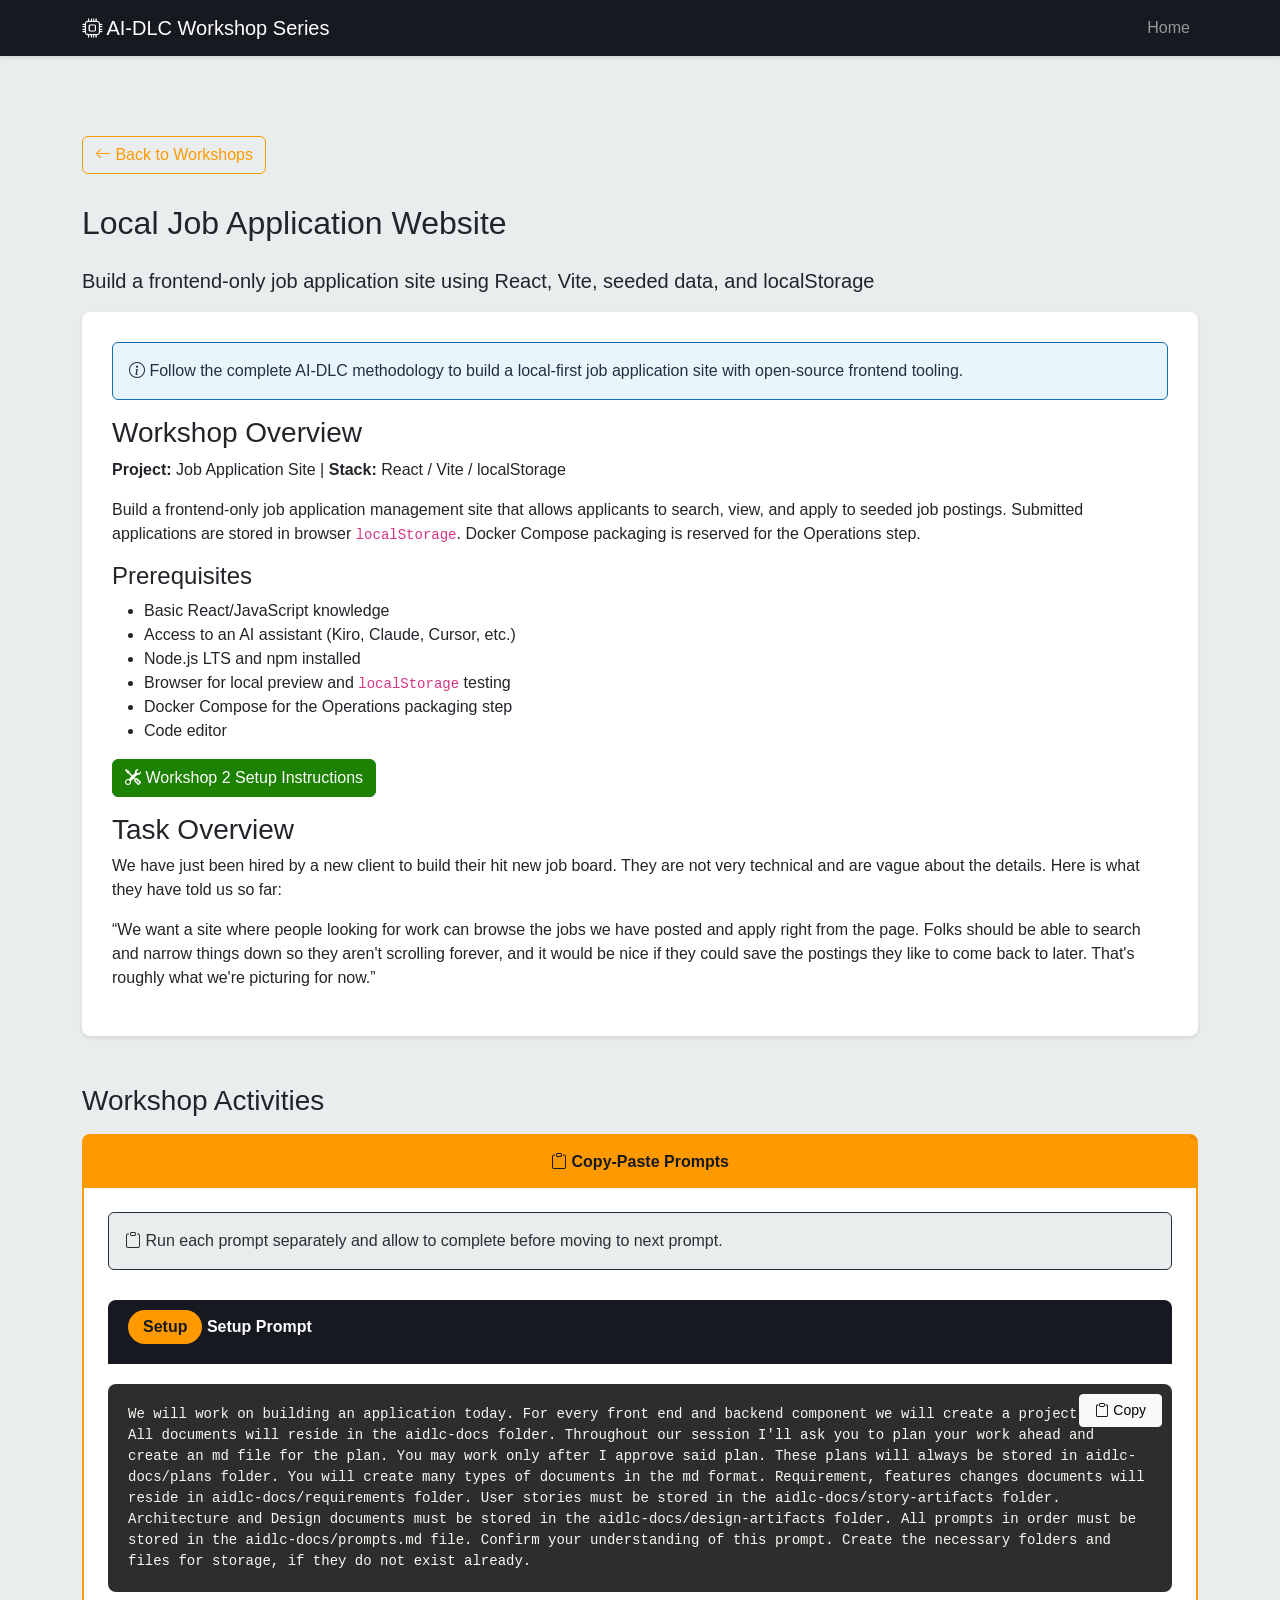
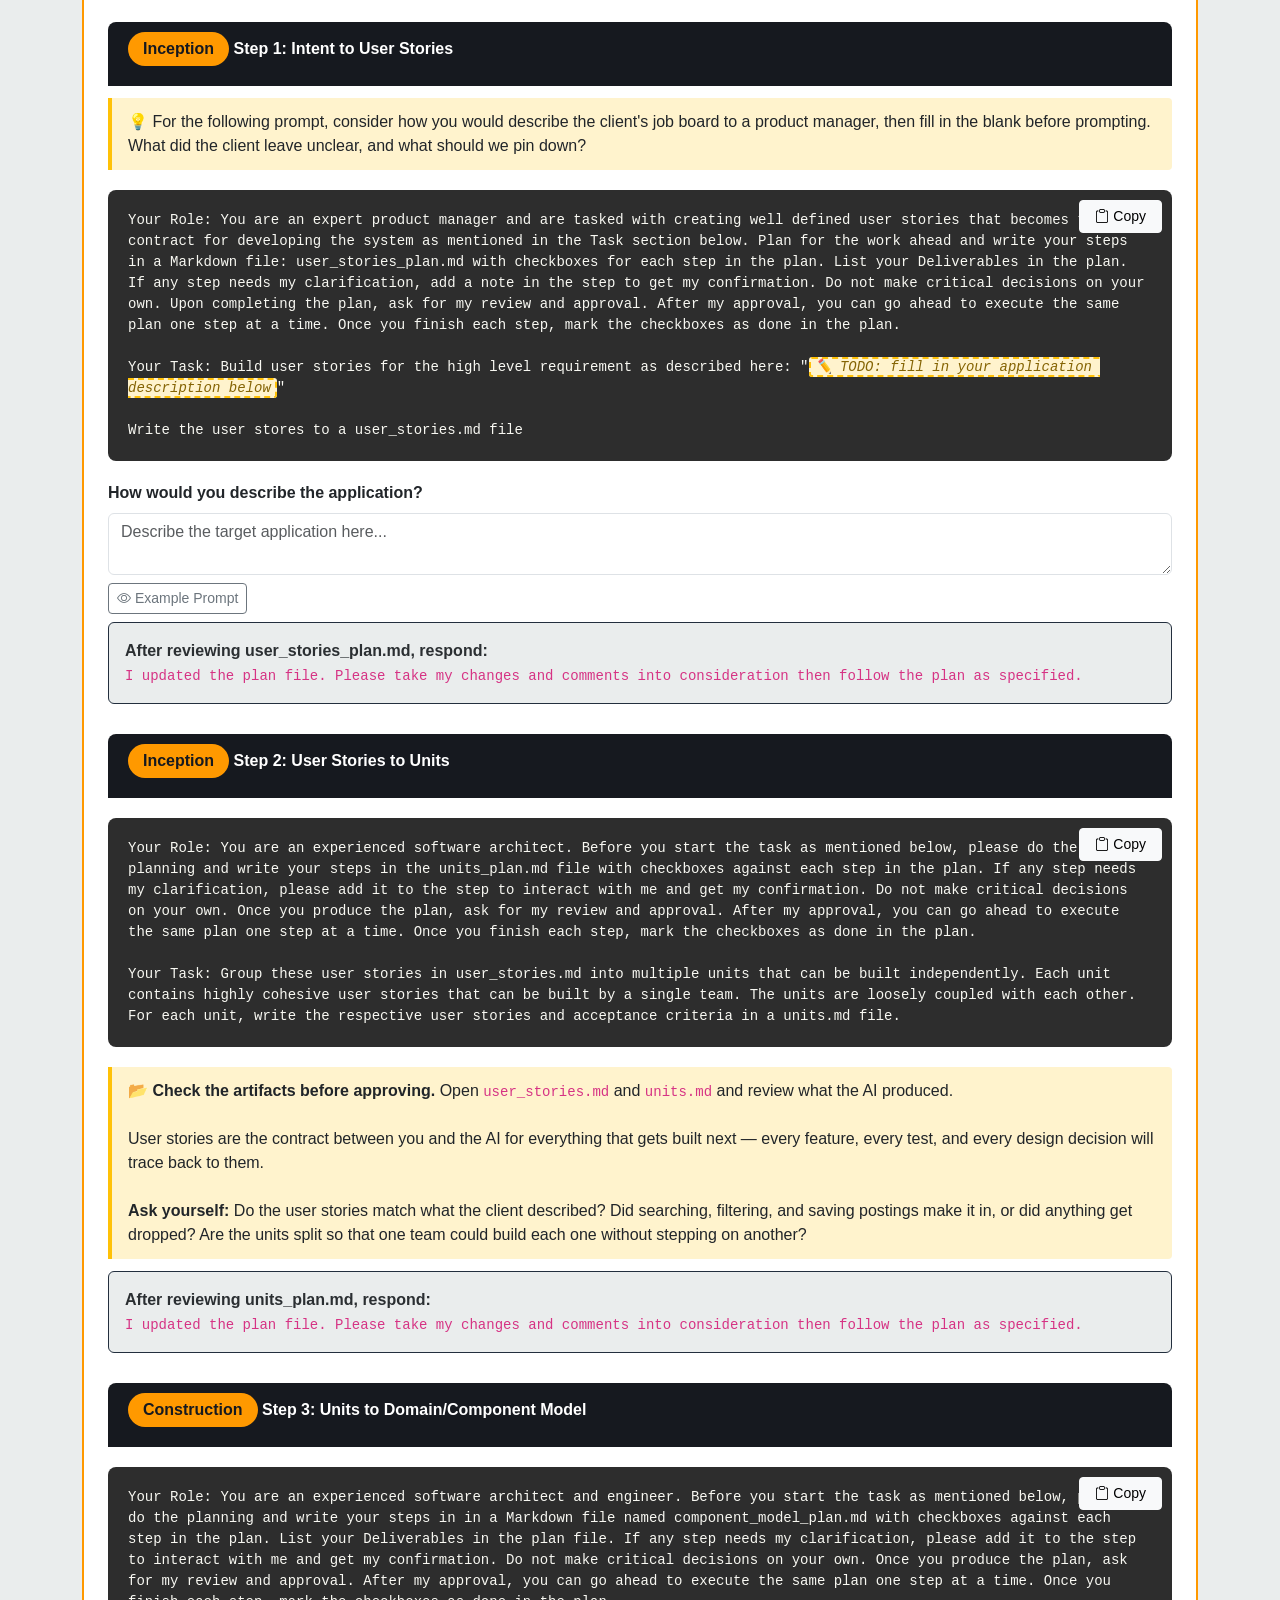
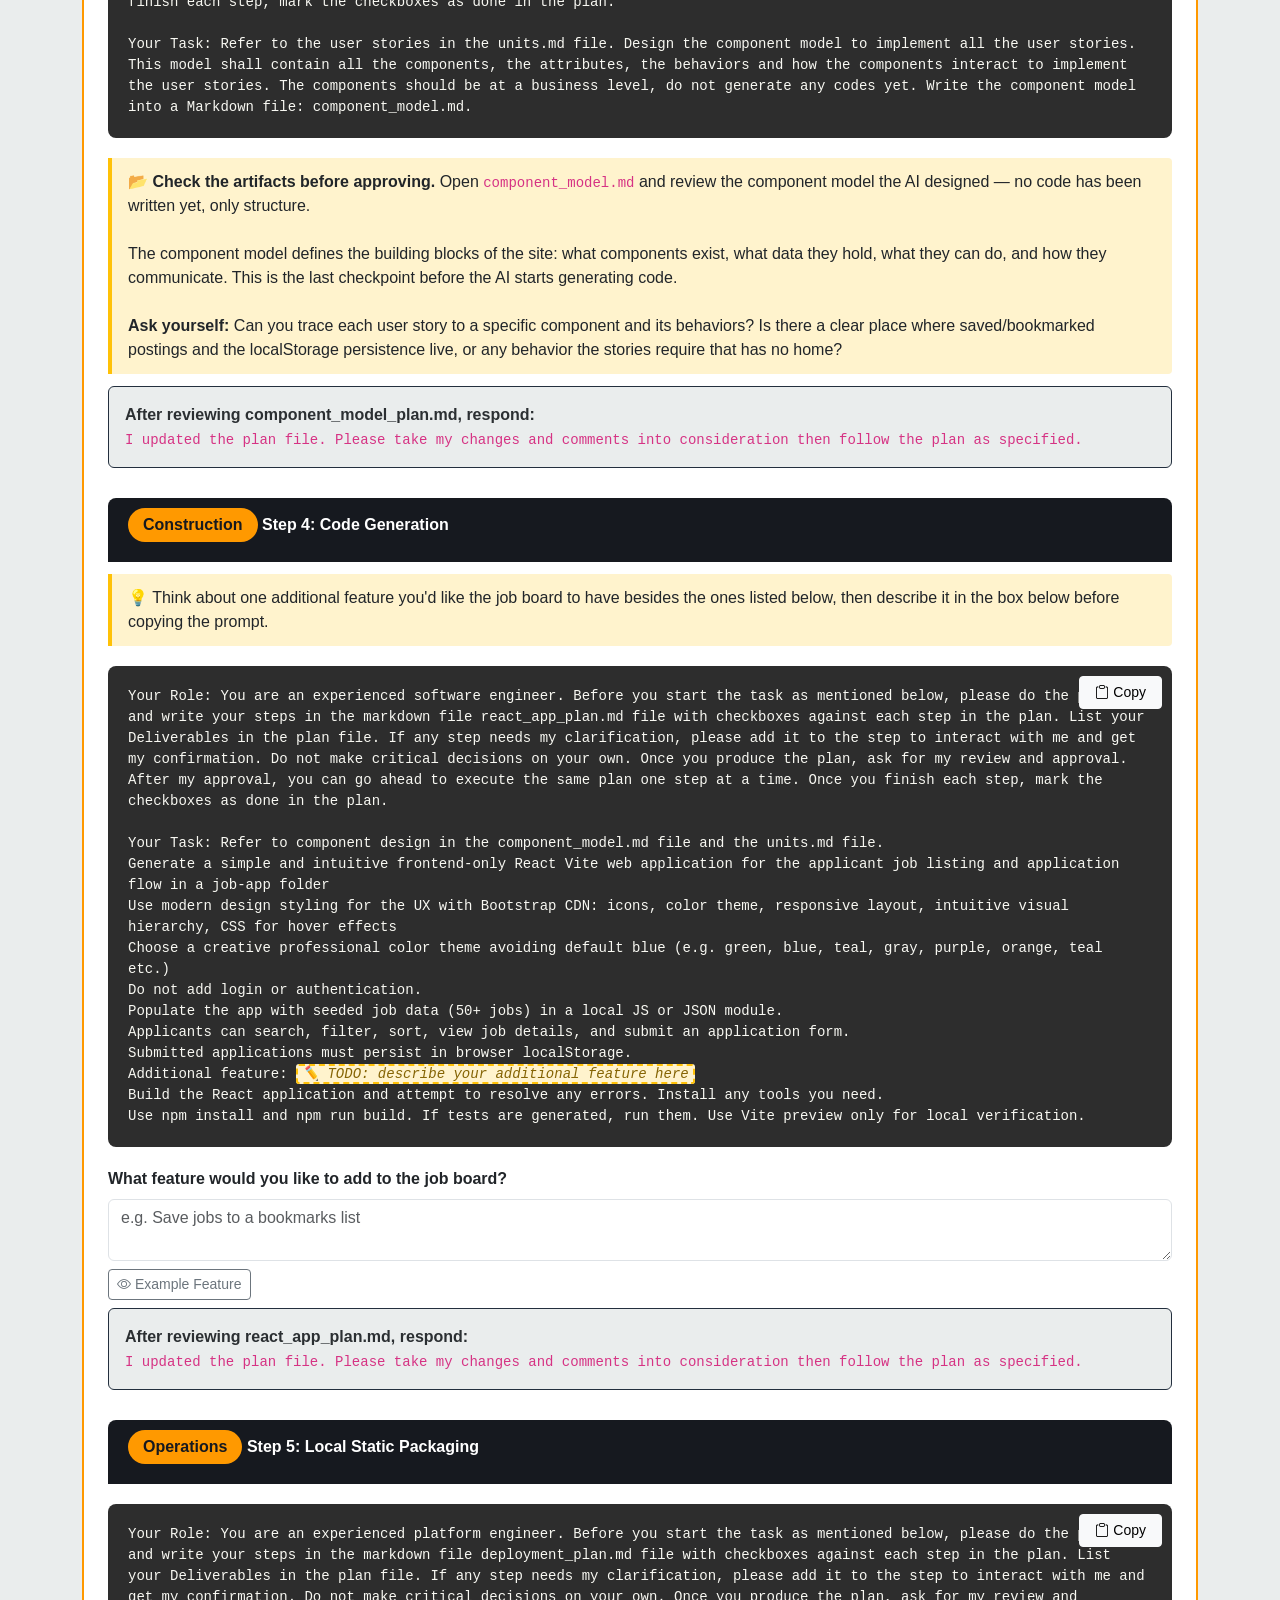
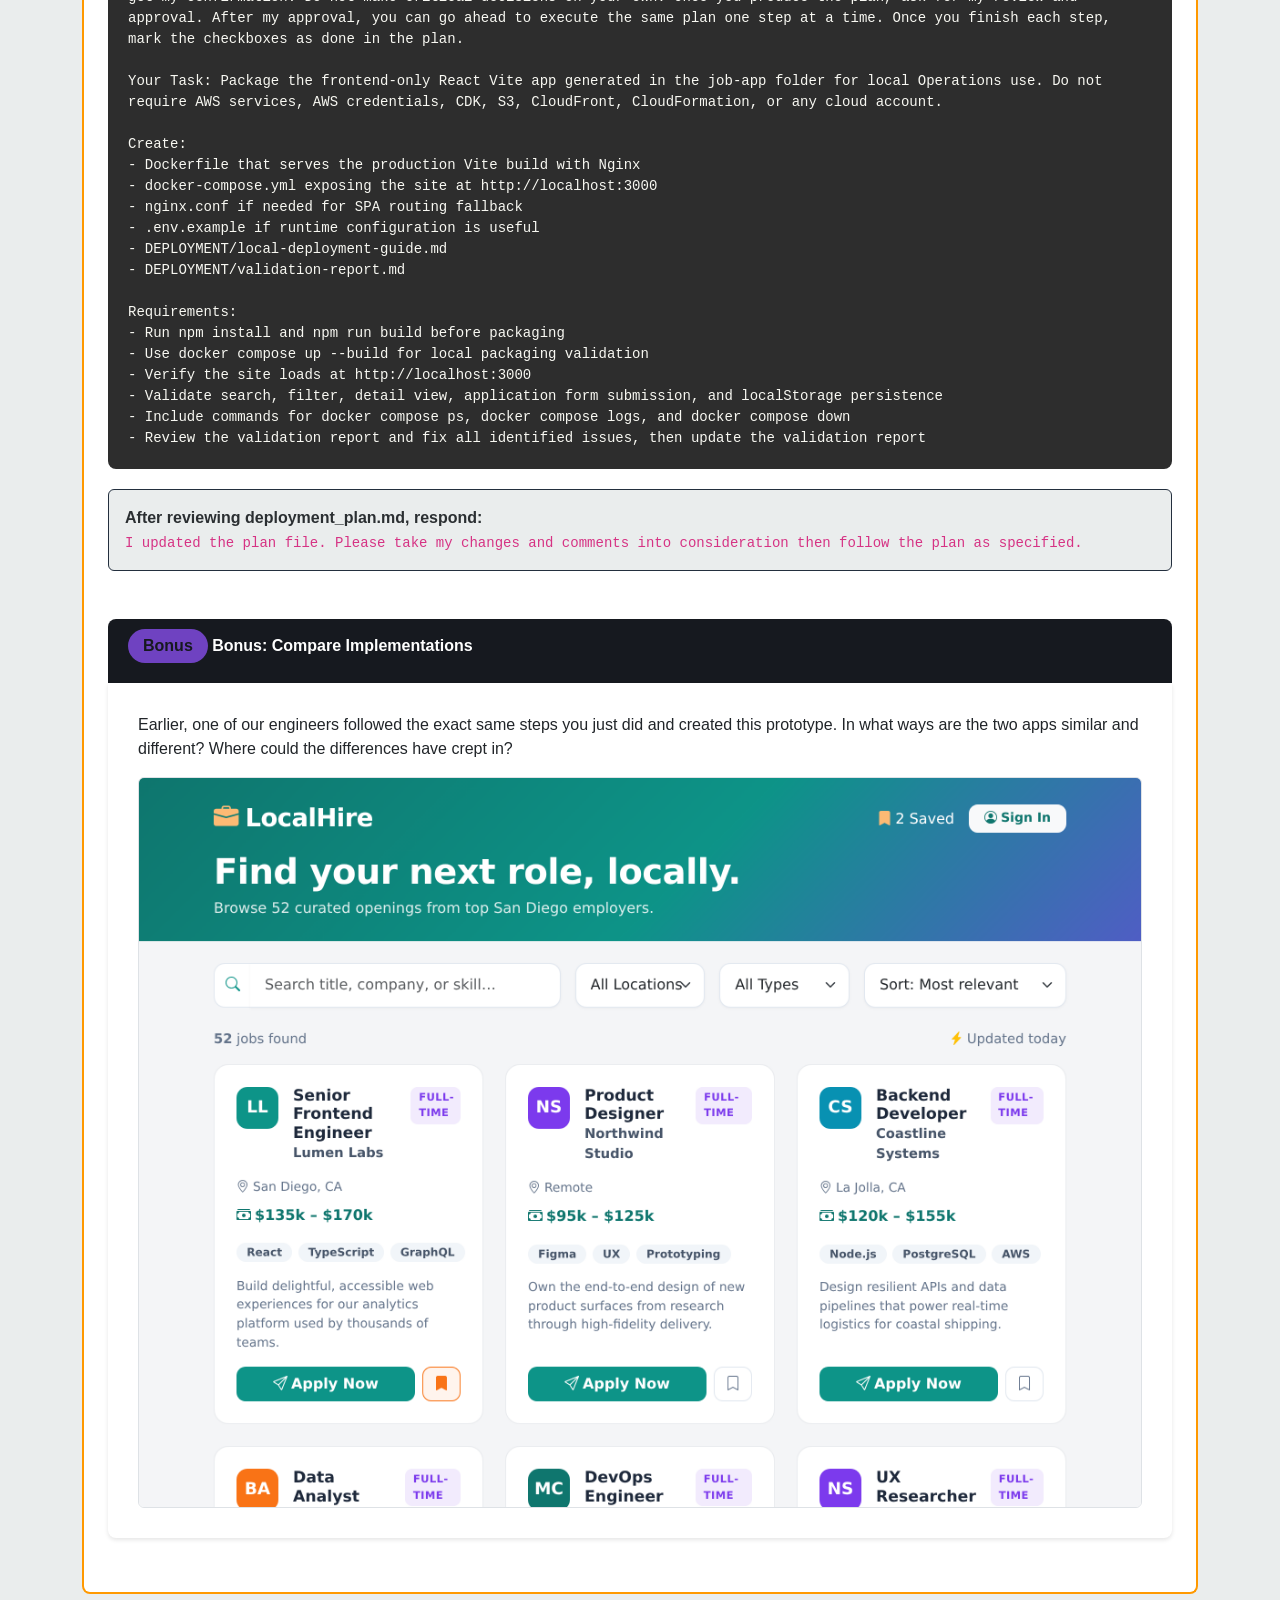
==== commit 3428e7de: "Remove durations" ====
--- a/workshop-aidlc/job-application-cdk.html
+++ b/workshop-aidlc/job-application-cdk.html
@@ -46,7 +46,7 @@
             <div class="vision-section">
                 <div class="alert alert-info"><i class="bi bi-info-circle"></i> Follow the complete AI-DLC methodology to build a local-first job application site with open-source frontend tooling.</div>
                 <h3>Workshop Overview</h3>
-                <p><strong>Duration:</strong> ~3 hours | <strong>Project:</strong> Job Application Site | <strong>Stack:</strong> React / Vite / localStorage</p>
+                <p><strong>Project:</strong> Job Application Site | <strong>Stack:</strong> React / Vite / localStorage</p>
                 <p>Build a frontend-only job application management site that allows applicants to search, view, and apply to seeded job postings. Submitted applications are stored in browser <code>localStorage</code>. Docker Compose packaging is reserved for the Operations step.</p>
                 <h4>Prerequisites</h4>
                 <ul>
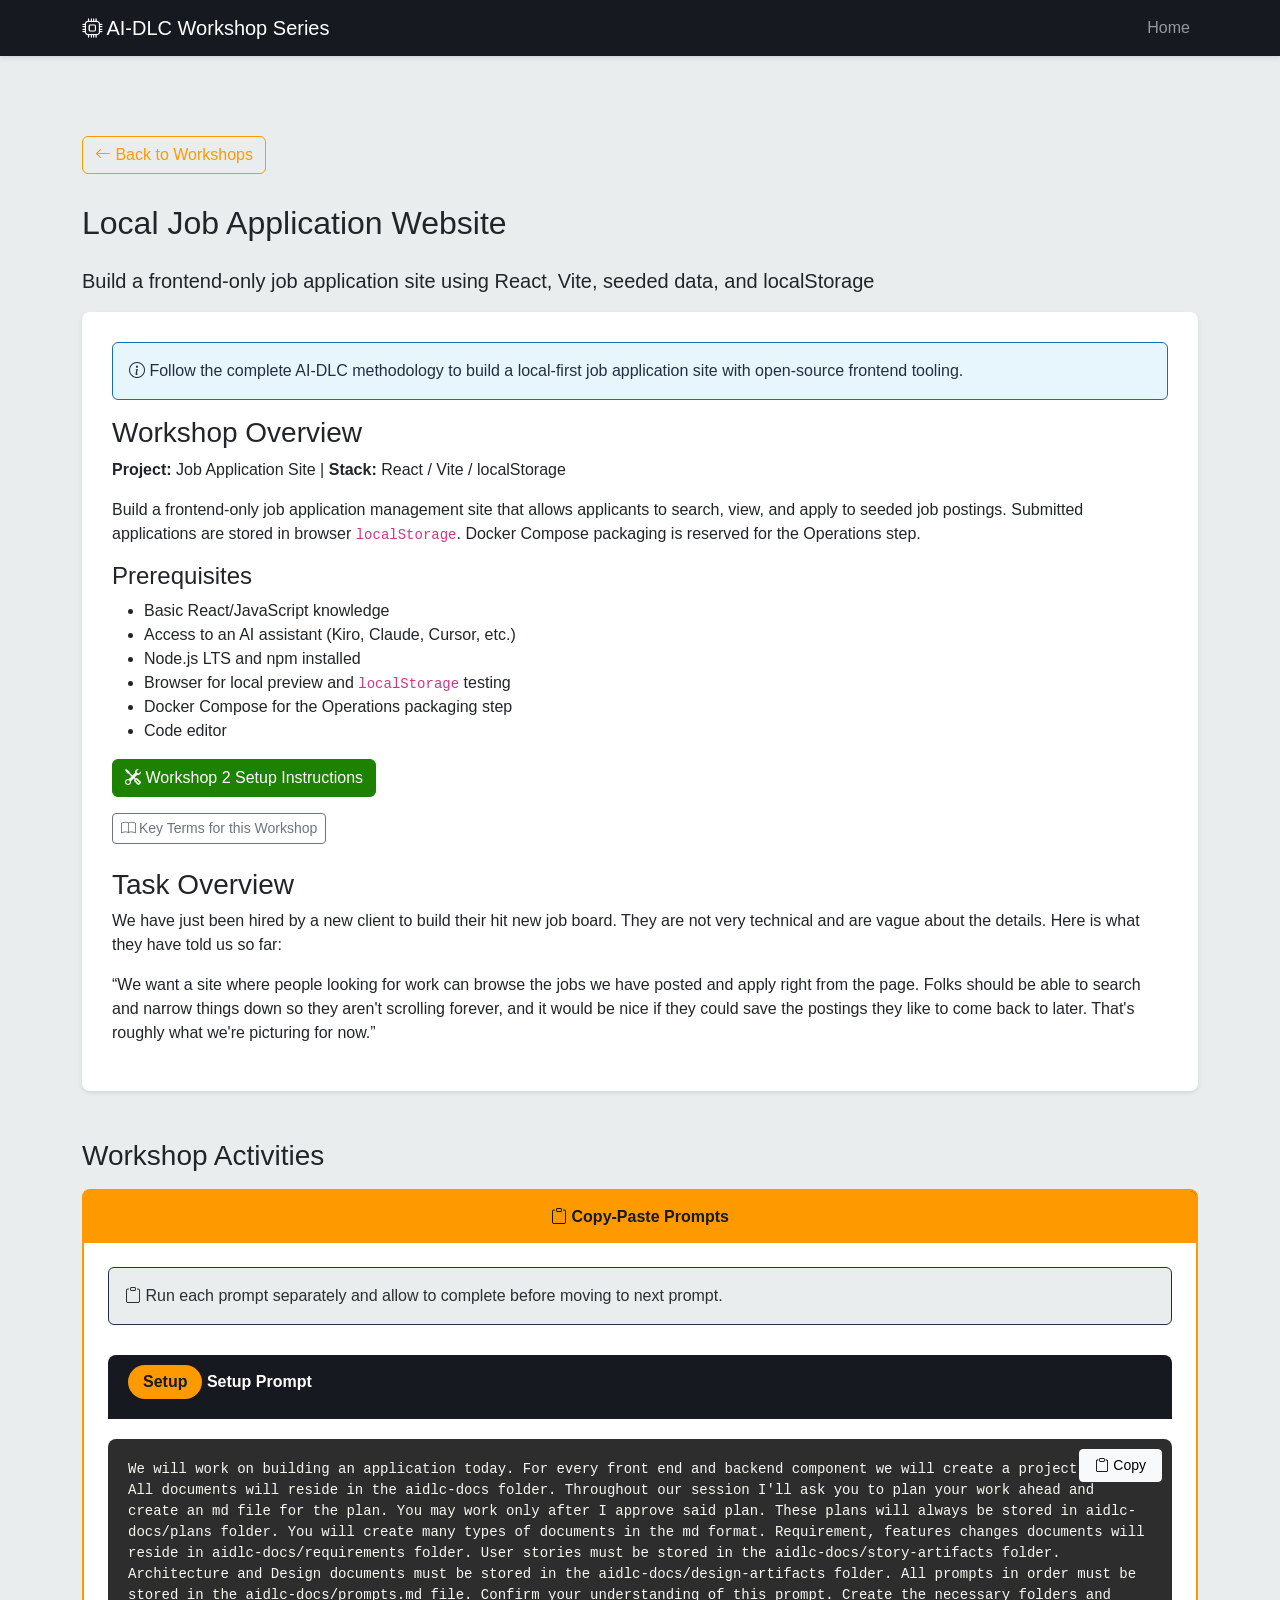
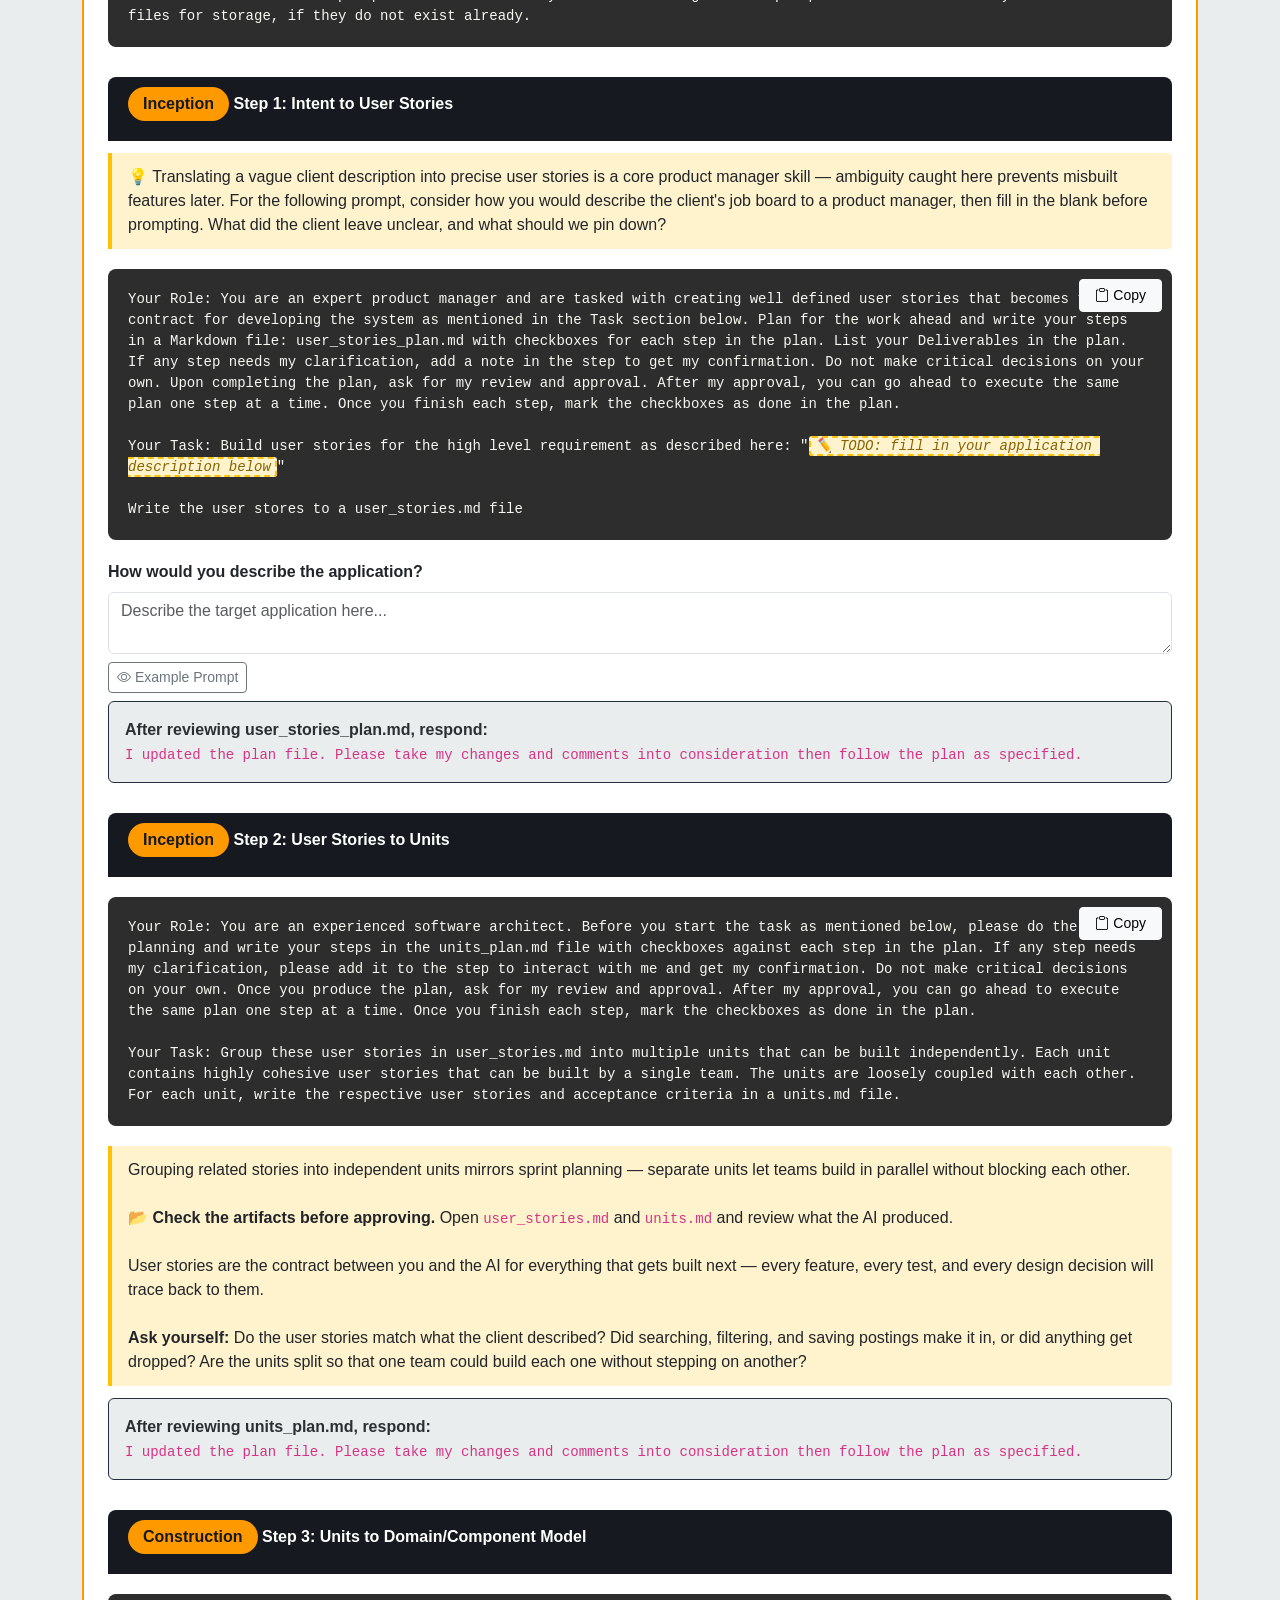
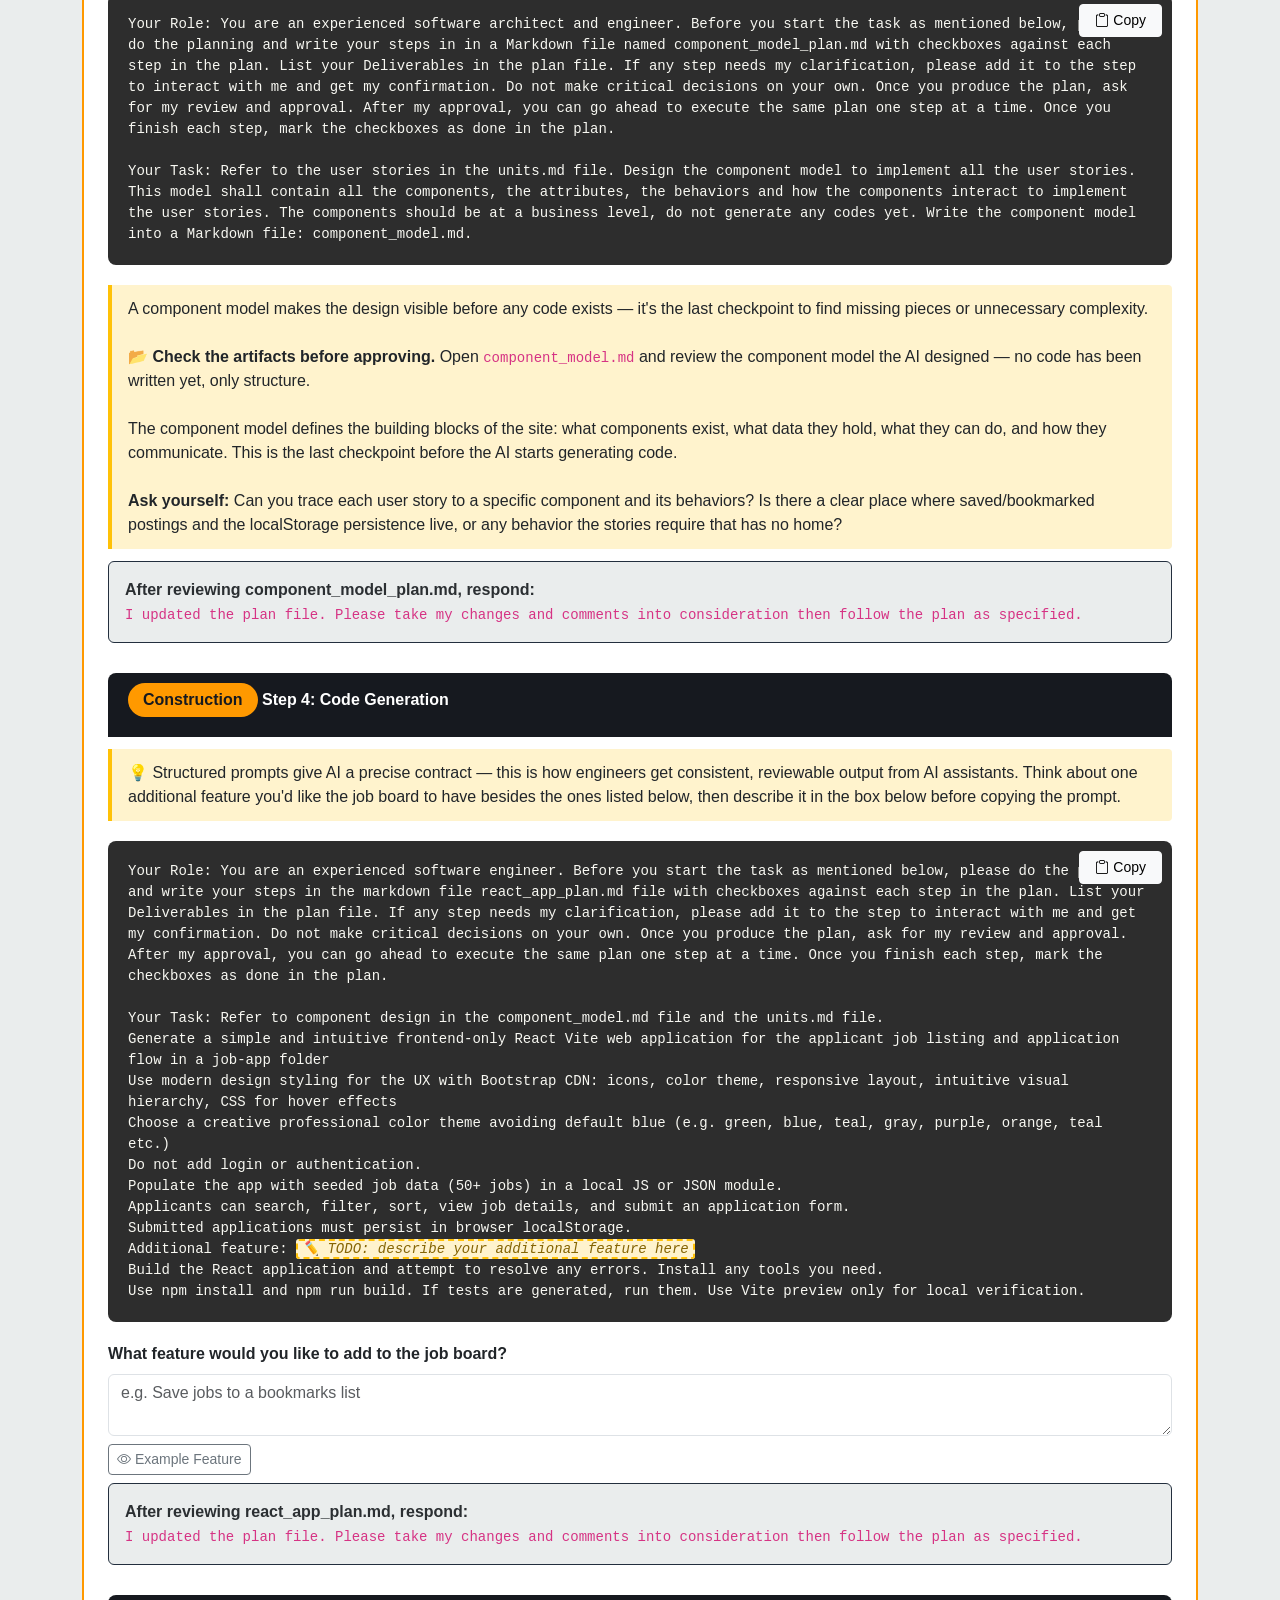
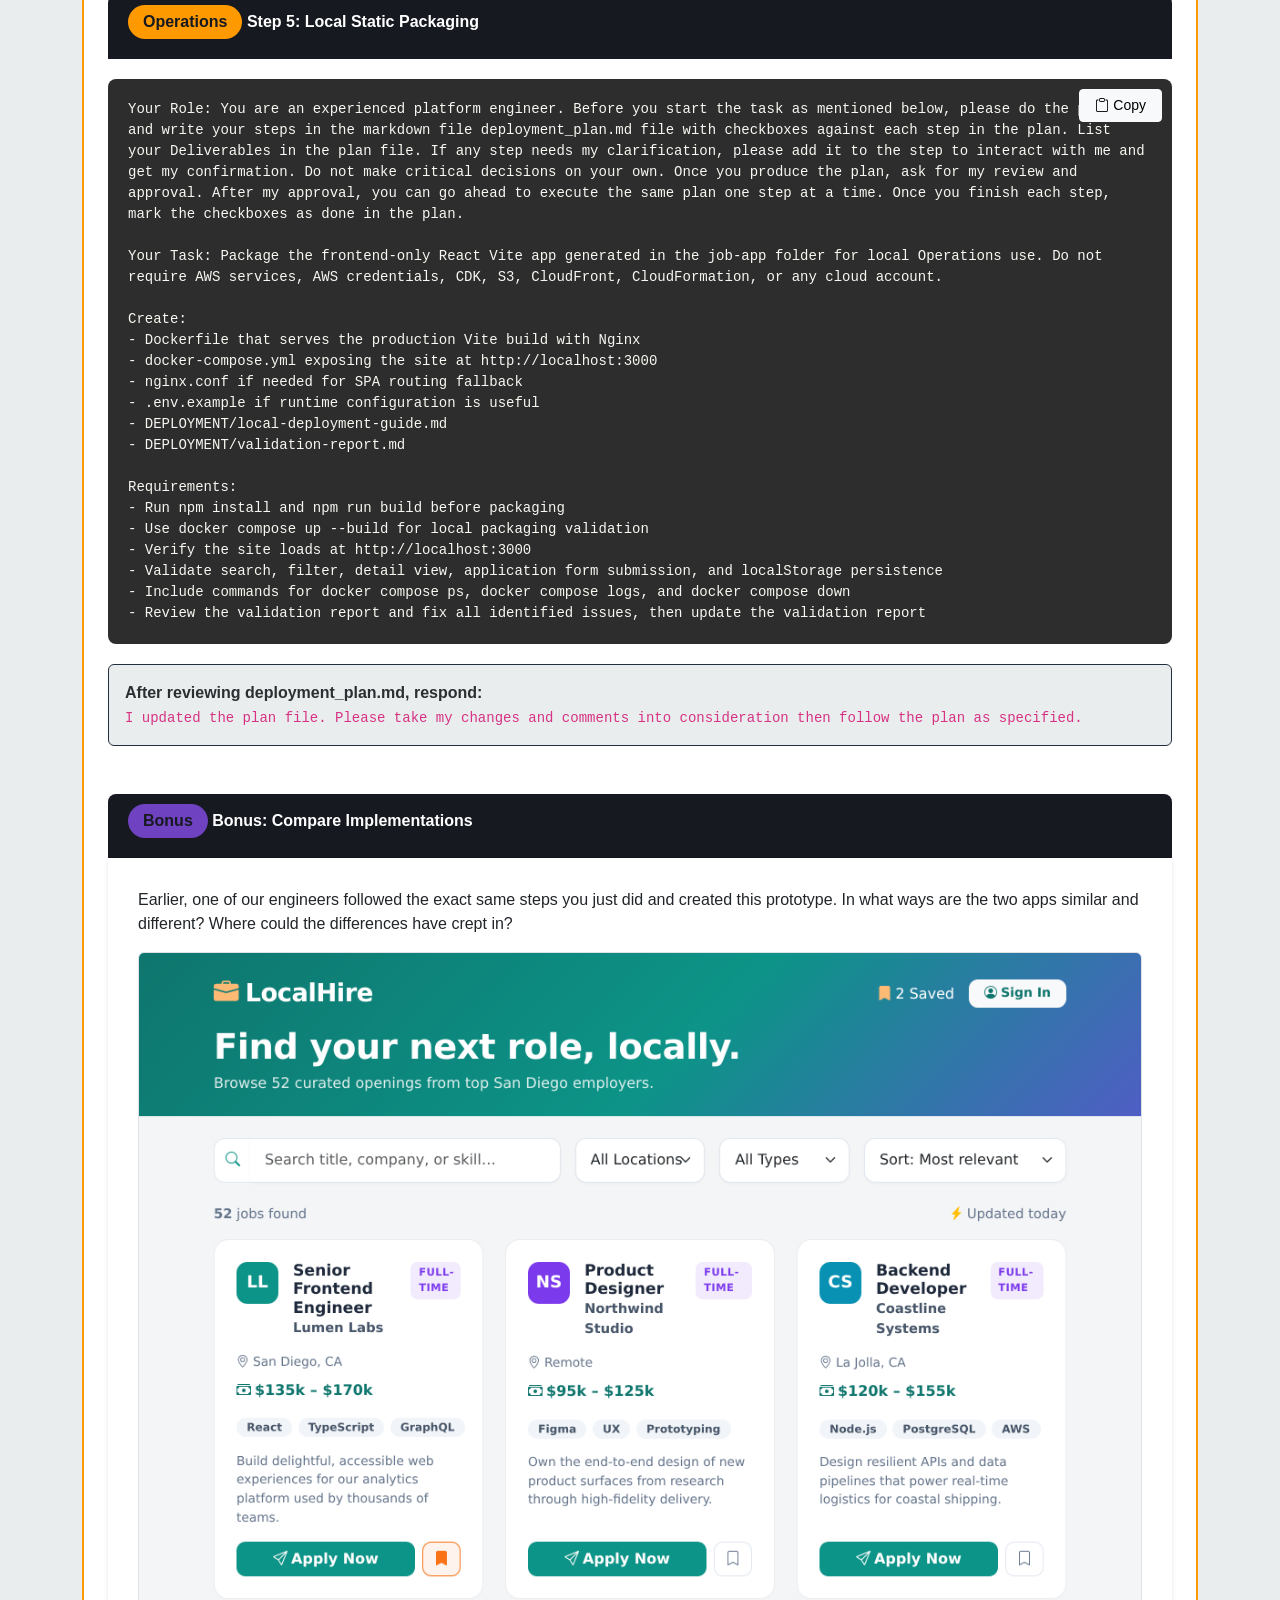
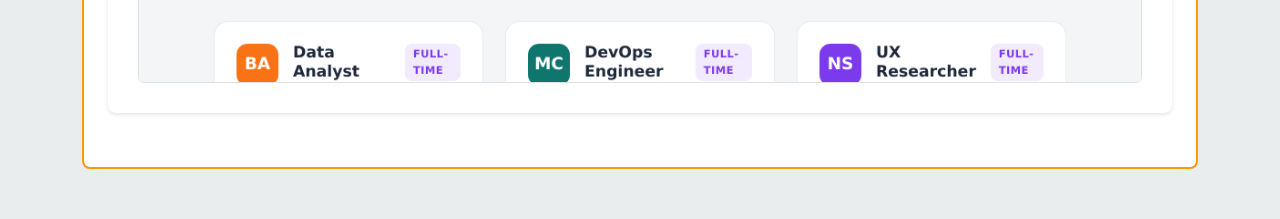
==== commit fdf618ed: "Add glossary, why-sentences, and scroll progress bar to all workshops - Add collapsible key-terms gl" ====
--- a/workshop-aidlc/job-application-cdk.html
+++ b/workshop-aidlc/job-application-cdk.html
@@ -29,6 +29,7 @@
     </style>
 </head>
 <body>
+    <div id="scroll-progress"></div>
     <nav class="navbar navbar-expand-lg navbar-dark bg-primary sticky-top">
         <div class="container">
             <a class="navbar-brand" href="index.html"><i class="bi bi-cpu"></i> AI-DLC Workshop Series</a>
@@ -58,8 +59,24 @@
                     <li>Code editor</li>
                 </ul>
                 <a href="setup-instructions.html#workshop-2-setup" class="btn btn-success"><i class="bi bi-tools"></i> Workshop 2 Setup Instructions</a>
-                <p></p>
-                <h3>Task Overview</h3>
+                <div class="mt-3">
+                    <button class="btn btn-sm btn-outline-secondary" type="button" data-bs-toggle="collapse" data-bs-target="#ws2-glossary"><i class="bi bi-book"></i> Key Terms for this Workshop</button>
+                    <div class="collapse mt-2" id="ws2-glossary">
+                        <div class="card card-body py-2">
+                            <dl class="row mb-0" style="font-size:.9rem;">
+                                <dt class="col-sm-3">React</dt><dd class="col-sm-9">A JavaScript library for building user interfaces from reusable components</dd>
+                                <dt class="col-sm-3">Vite</dt><dd class="col-sm-9">A fast build tool and local dev server for modern web apps</dd>
+                                <dt class="col-sm-3">localStorage</dt><dd class="col-sm-9">Browser storage that persists data between page refreshes without a server</dd>
+                                <dt class="col-sm-3">SPA</dt><dd class="col-sm-9">Single Page Application — a web app that loads once and updates content without full page reloads</dd>
+                                <dt class="col-sm-3">npm</dt><dd class="col-sm-9">Node Package Manager — used to install JavaScript libraries and run build scripts</dd>
+                                <dt class="col-sm-3">Nginx</dt><dd class="col-sm-9">A web server used to serve static files (HTML, CSS, JS) efficiently</dd>
+                                <dt class="col-sm-3">Docker Compose</dt><dd class="col-sm-9">Runs multi-container apps with a single configuration file</dd>
+                                <dt class="col-sm-3">Component Model</dt><dd class="col-sm-9">A design blueprint describing the building blocks of the site and how they interact</dd>
+                            </dl>
+                        </div>
+                    </div>
+                </div>
+                <h3 class="mt-4">Task Overview</h3>
                 <p>We have just been hired by a new client to build their hit new job board. They are not very technical and are vague about the details. Here is what they have told us so far:</p>
                 <p>“We want a site where people looking for work can browse the jobs we have posted and apply right from the page. Folks should be able to search and narrow things down so they aren't scrolling forever, and it would be nice if they could save the postings they like to come back to later. That's roughly what we're picturing for now.”</p>
             </div>
@@ -232,7 +249,7 @@
 
     <div class="mb-4">
         <div class="prompt-title"><span class="step-badge">Inception</span> Step 1: Intent to User Stories</div>
-        <div class="think-box mb-3">💡 For the following prompt, consider how you would describe the client's job board to a product manager, then fill in the blank before prompting. What did the client leave unclear, and what should we pin down?</div>
+        <div class="think-box mb-3">💡 Translating a vague client description into precise user stories is a core product manager skill — ambiguity caught here prevents misbuilt features later. For the following prompt, consider how you would describe the client's job board to a product manager, then fill in the blank before prompting. What did the client leave unclear, and what should we pin down?</div>
         <div class="prompt-box"><button class="btn btn-sm btn-light copy-btn" onclick="copyId('p-1',event)"><i class="bi bi-clipboard"></i> Copy</button><pre id="p-1">Your Role: You are an expert product manager and are tasked with creating well defined user stories that becomes the contract for developing the system as mentioned in the Task section below. Plan for the work ahead and write your steps in a Markdown file: user_stories_plan.md with checkboxes for each step in the plan. List your Deliverables in the plan. If any step needs my clarification, add a note in the step to get my confirmation. Do not make critical decisions on your own. Upon completing the plan, ask for my review and approval. After my approval, you can go ahead to execute the same plan one step at a time. Once you finish each step, mark the checkboxes as done in the plan.
 
 Your Task: Build user stories for the high level requirement as described here: "<span id="p-1-todo" class="todo-placeholder">✏️ TODO: fill in your application description below</span>"
@@ -261,6 +278,7 @@
 
 Your Task: Group these user stories in user_stories.md into multiple units that can be built independently. Each unit contains highly cohesive user stories that can be built by a single team. The units are loosely coupled with each other. For each unit, write the respective user stories and acceptance criteria in a units.md file.</pre></div>
         <div class="think-box mt-3">
+            Grouping related stories into independent units mirrors sprint planning — separate units let teams build in parallel without blocking each other.<br><br>
             <strong>📂 Check the artifacts before approving.</strong> Open <code>user_stories.md</code> and <code>units.md</code> and review what the AI produced.
             <br><br>
             User stories are the contract between you and the AI for everything that gets built next — every feature, every test, and every design decision will trace back to them.
@@ -276,6 +294,7 @@
 
 Your Task: Refer to the user stories in the units.md file. Design the component model to implement all the user stories. This model shall contain all the components, the attributes, the behaviors and how the components interact to implement the user stories. The components should be at a business level, do not generate any codes yet. Write the component model into a Markdown file: component_model.md.</pre></div>
         <div class="think-box mt-3">
+            A component model makes the design visible before any code exists — it's the last checkpoint to find missing pieces or unnecessary complexity.<br><br>
             <strong>📂 Check the artifacts before approving.</strong> Open <code>component_model.md</code> and review the component model the AI designed — no code has been written yet, only structure.
             <br><br>
             The component model defines the building blocks of the site: what components exist, what data they hold, what they can do, and how they communicate. This is the last checkpoint before the AI starts generating code.
@@ -287,7 +306,7 @@
 
     <div class="mb-4">
         <div class="prompt-title"><span class="step-badge">Construction</span> Step 4: Code Generation</div>
-        <div class="think-box mb-3">💡 Think about one additional feature you'd like the job board to have besides the ones listed below, then describe it in the box below before copying the prompt.</div>
+        <div class="think-box mb-3">💡 Structured prompts give AI a precise contract — this is how engineers get consistent, reviewable output from AI assistants. Think about one additional feature you'd like the job board to have besides the ones listed below, then describe it in the box below before copying the prompt.</div>
         <div class="prompt-box"><button class="btn btn-sm btn-light copy-btn" onclick="copyId('p-4',event)"><i class="bi bi-clipboard"></i> Copy</button><pre id="p-4">Your Role: You are an experienced software engineer. Before you start the task as mentioned below, please do the planning and write your steps in the markdown file react_app_plan.md file with checkboxes against each step in the plan. List your Deliverables in the plan file. If any step needs my clarification, please add it to the step to interact with me and get my confirmation. Do not make critical decisions on your own. Once you produce the plan, ask for my review and approval. After my approval, you can go ahead to execute the same plan one step at a time. Once you finish each step, mark the checkboxes as done in the plan.
 
 Your Task: Refer to component design in the component_model.md file and the units.md file.
@@ -377,6 +396,11 @@
         span.textContent = value.trim() || defaultText;
         span.classList.toggle('todo-placeholder', !value.trim());
     }
+    window.addEventListener('scroll', function() {
+        var scrollTop = window.scrollY || document.documentElement.scrollTop;
+        var docHeight = document.documentElement.scrollHeight - window.innerHeight;
+        document.getElementById('scroll-progress').style.width = (docHeight > 0 ? scrollTop / docHeight * 100 : 0) + '%';
+    });
     </script>
 </body>
 </html>
--- a/workshop-aidlc/assets/css/styles.css
+++ b/workshop-aidlc/assets/css/styles.css
@@ -396,3 +396,14 @@
         grid-template-columns: 1fr;
     }
 }
+
+#scroll-progress {
+    position: fixed;
+    top: 0;
+    left: 0;
+    height: 3px;
+    width: 0%;
+    background: var(--aws-orange);
+    z-index: 9999;
+    transition: width .1s linear;
+}
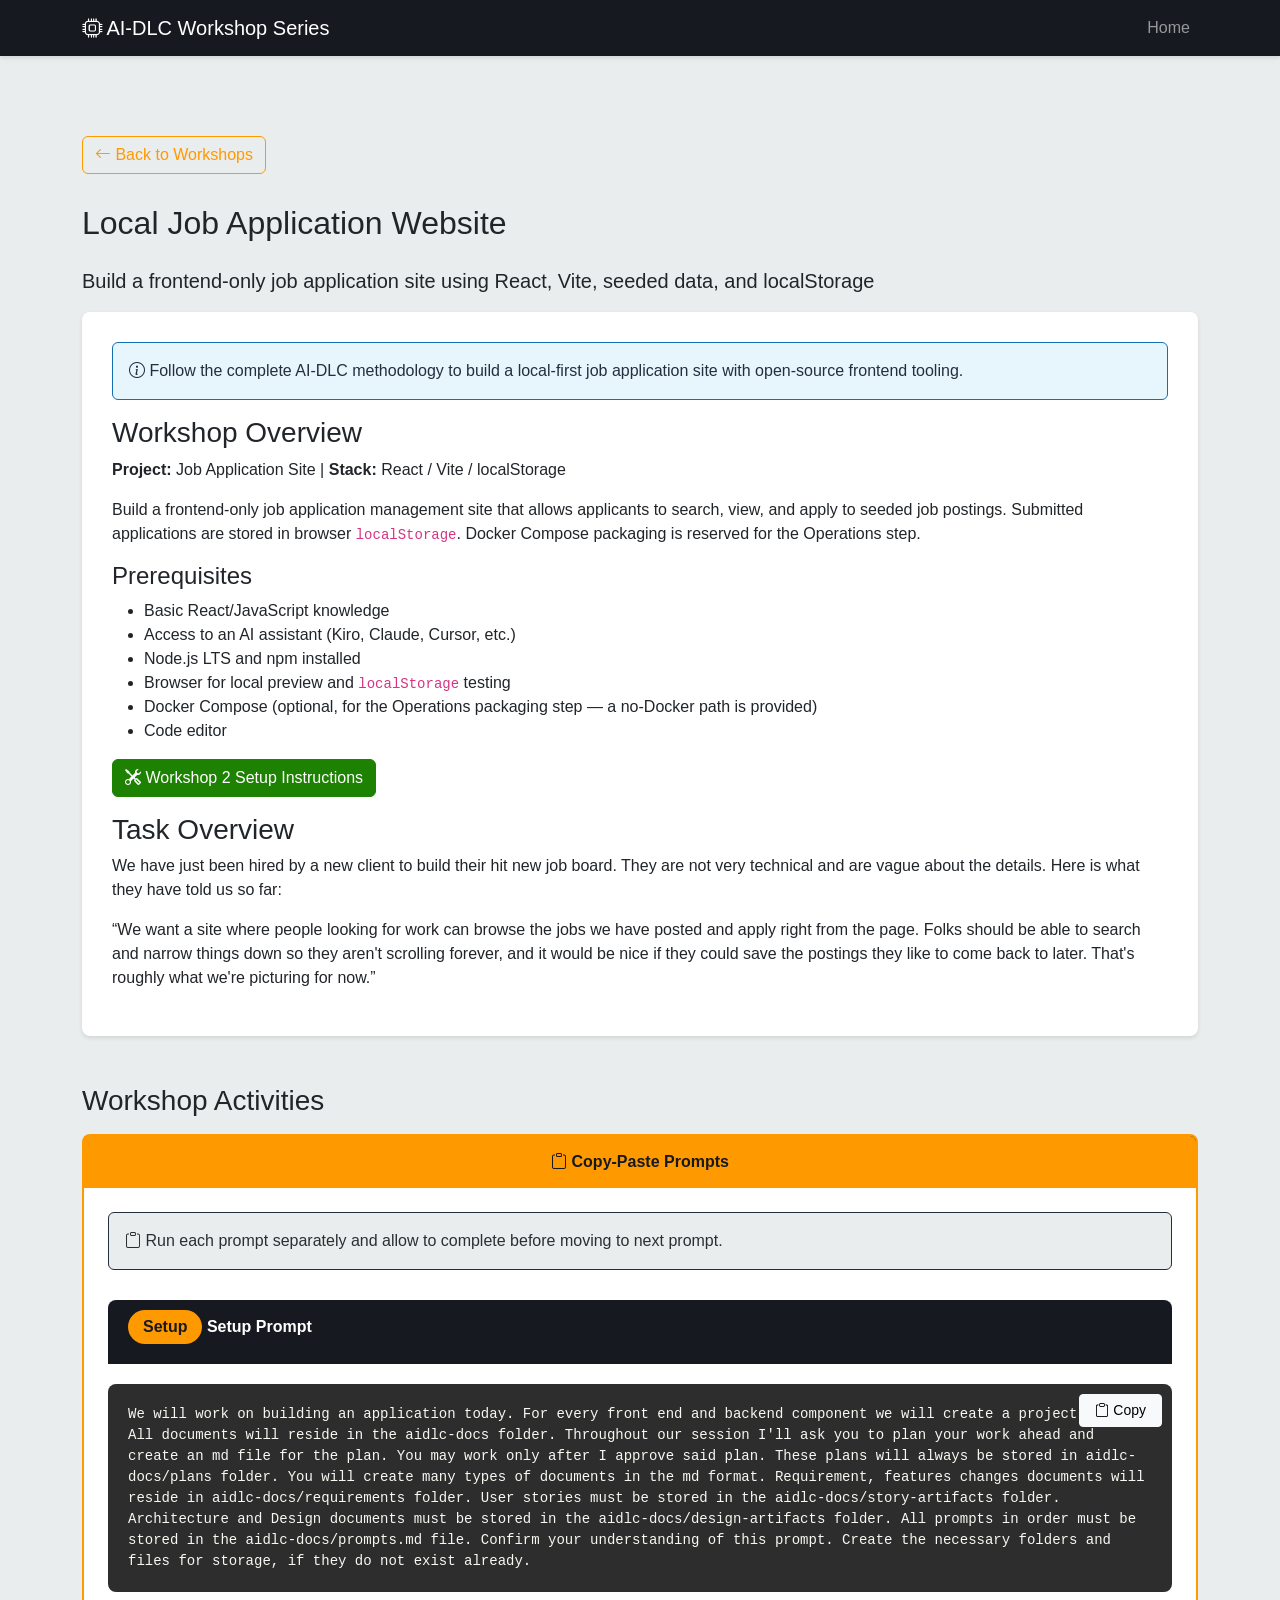
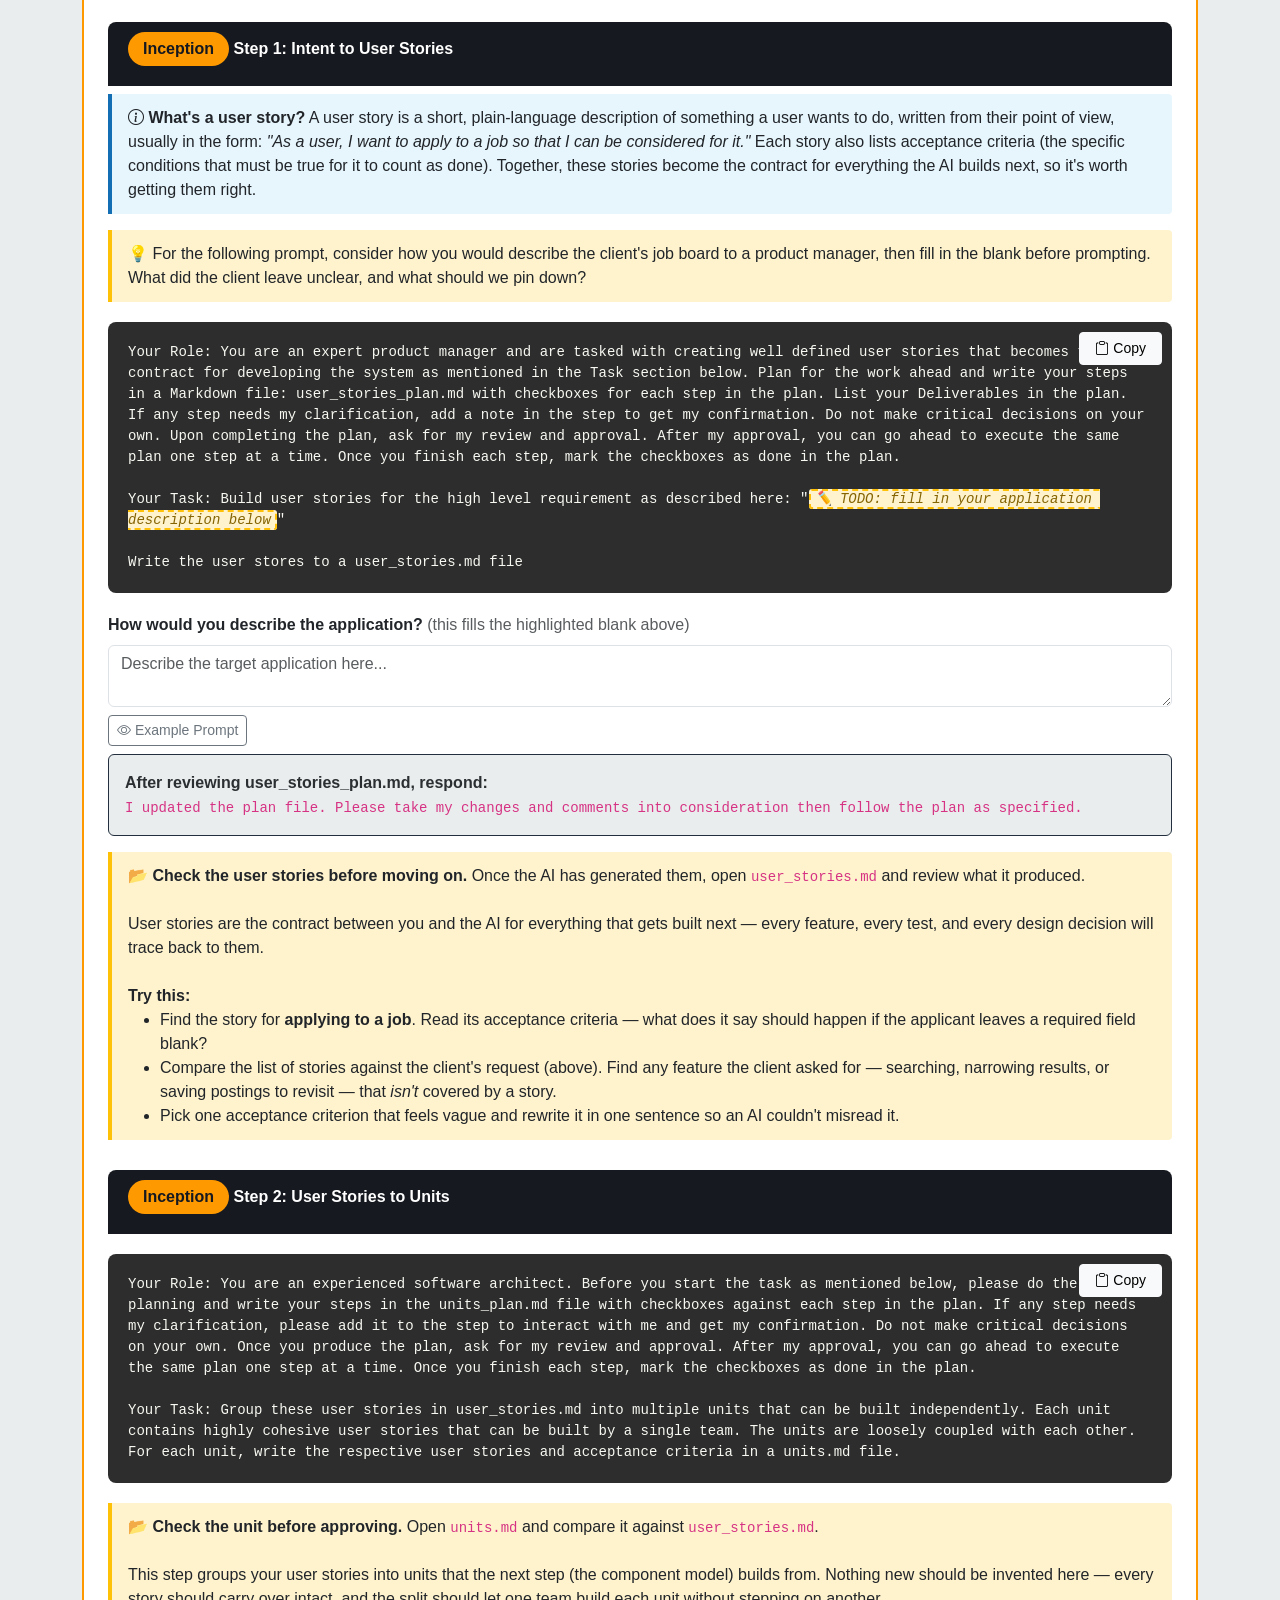
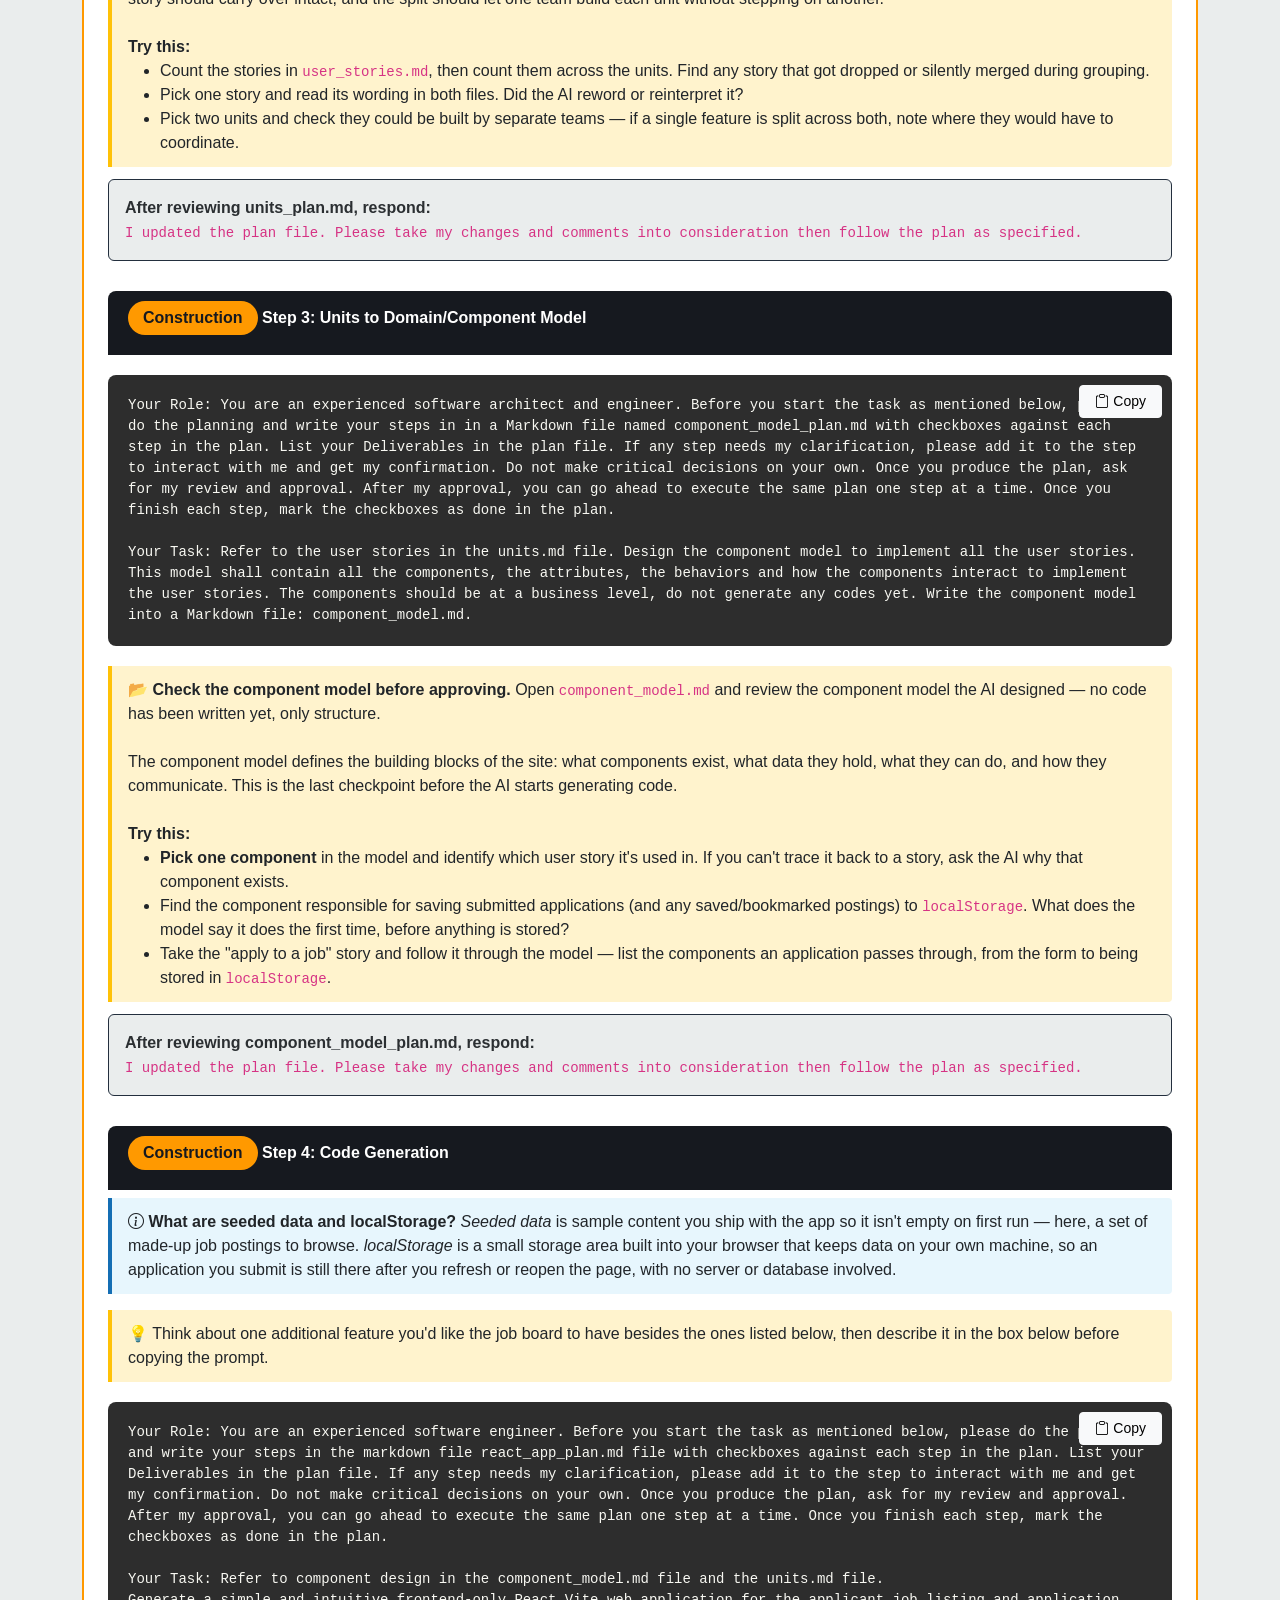
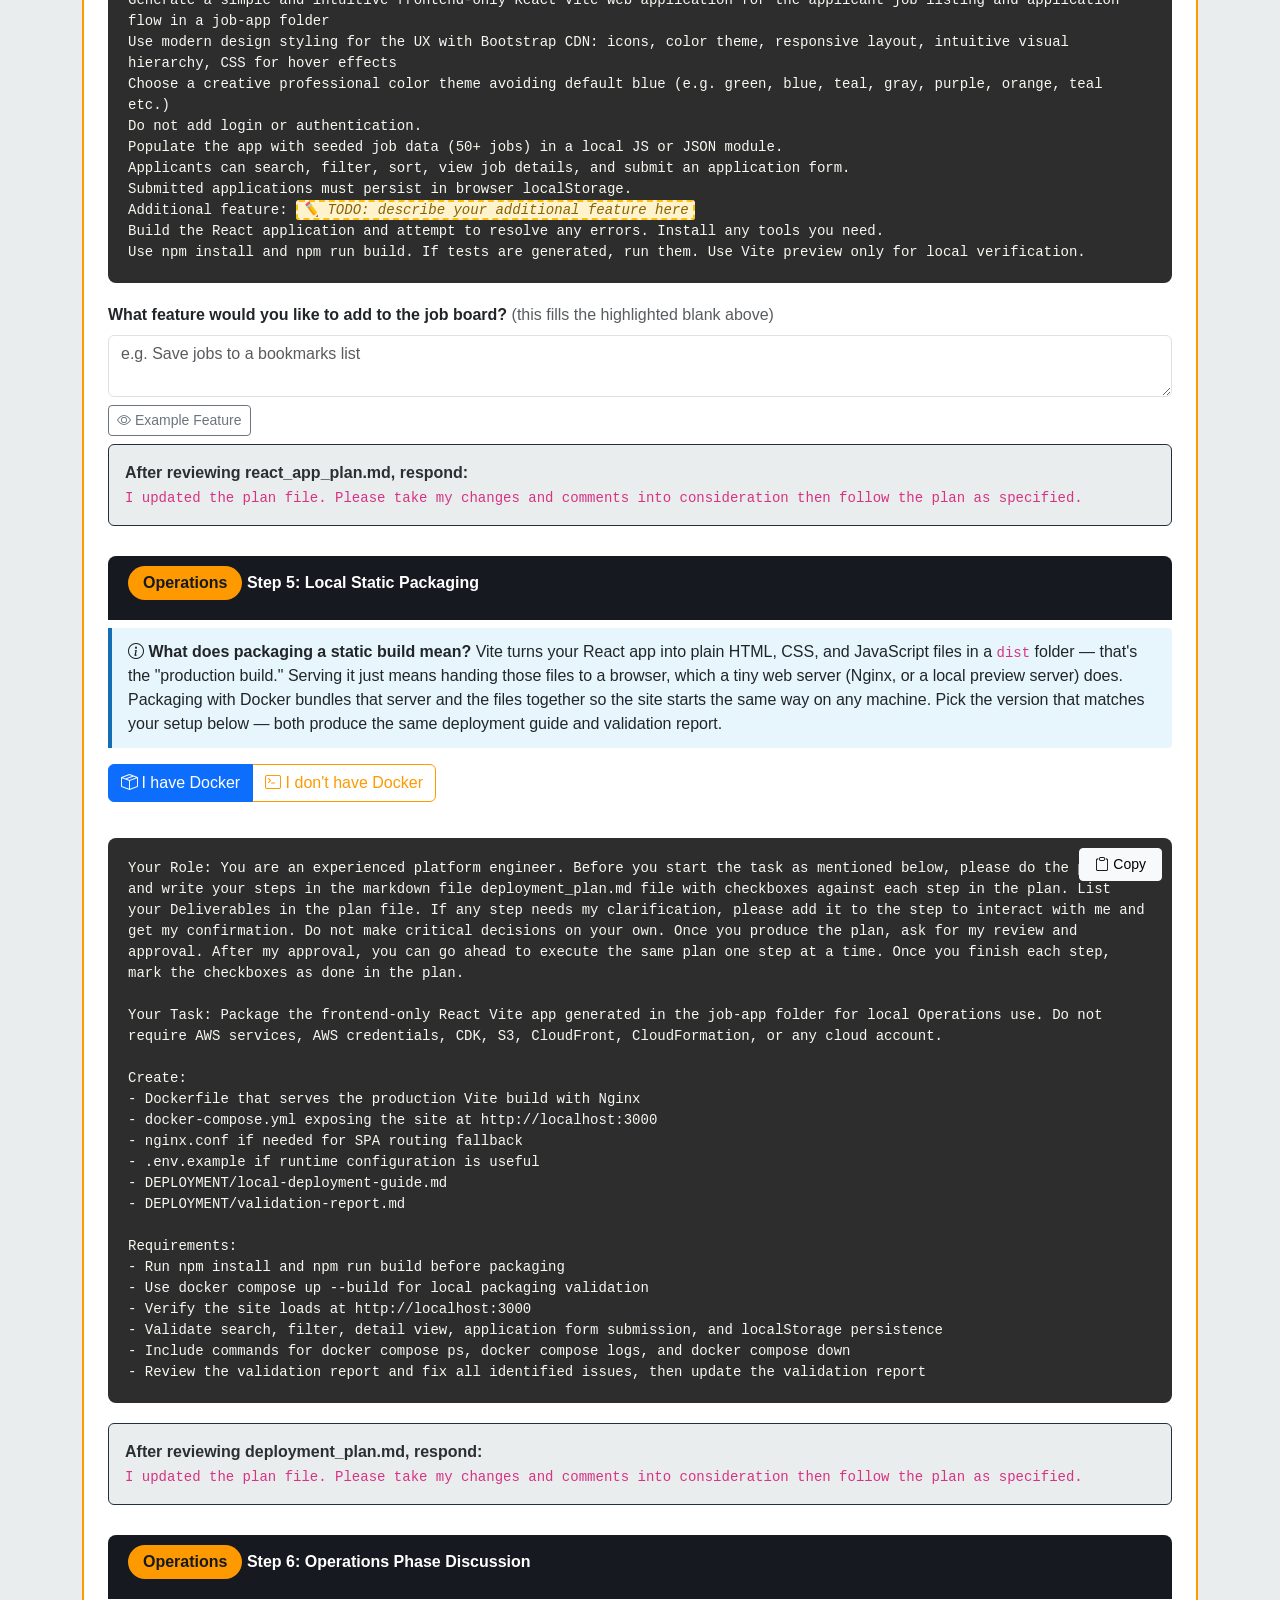
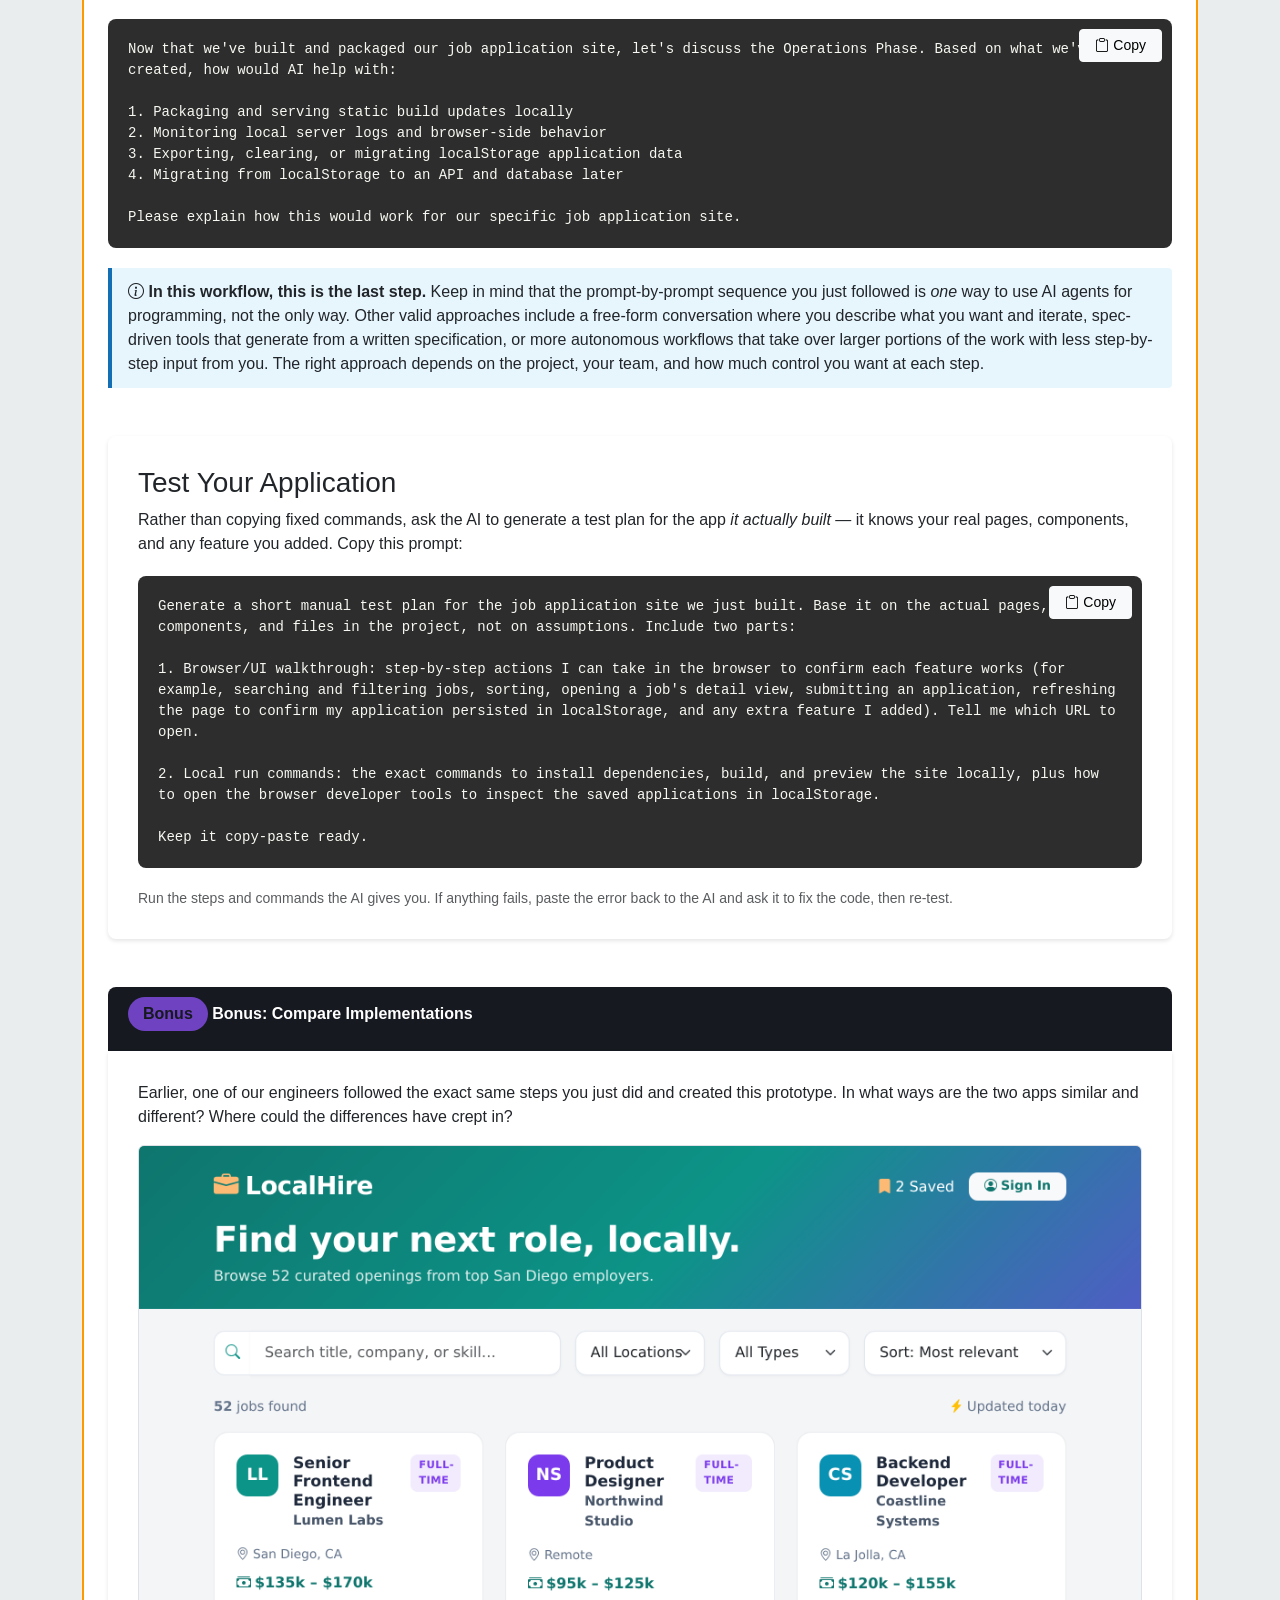
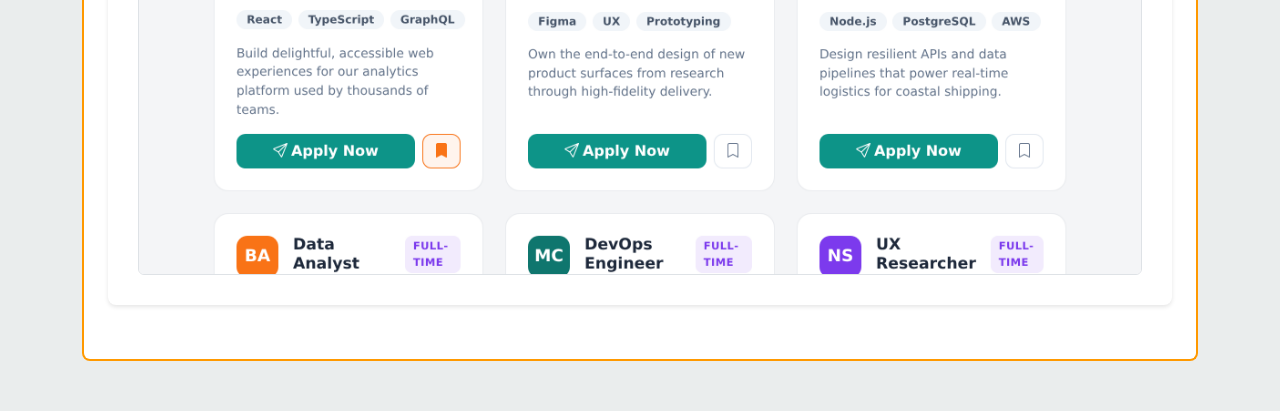
==== commit 3fd81e49: "Update all workshops in accordance with the new guidelines" ====
--- a/workshop-aidlc/job-application-cdk.html
+++ b/workshop-aidlc/job-application-cdk.html
@@ -26,10 +26,10 @@
         .phase-construction { background: #c8e6c9; color: #2e7d32; }
         .phase-operations { background: #fff59d; color: #f57f17; }
         .todo-placeholder { background: #fff3cd; border: 2px dashed #ffc107; padding: 0 4px; border-radius: 3px; font-style: italic; color: #856404; }
+        .todo-filled { background: #fff3cd; border: 2px solid #ffc107; padding: 0 4px; border-radius: 3px; color: #856404; }
     </style>
 </head>
 <body>
-    <div id="scroll-progress"></div>
     <nav class="navbar navbar-expand-lg navbar-dark bg-primary sticky-top">
         <div class="container">
             <a class="navbar-brand" href="index.html"><i class="bi bi-cpu"></i> AI-DLC Workshop Series</a>
@@ -55,28 +55,12 @@
                     <li>Access to an AI assistant (Kiro, Claude, Cursor, etc.)</li>
                     <li>Node.js LTS and npm installed</li>
                     <li>Browser for local preview and <code>localStorage</code> testing</li>
-                    <li>Docker Compose for the Operations packaging step</li>
+                    <li>Docker Compose (optional, for the Operations packaging step — a no-Docker path is provided)</li>
                     <li>Code editor</li>
                 </ul>
                 <a href="setup-instructions.html#workshop-2-setup" class="btn btn-success"><i class="bi bi-tools"></i> Workshop 2 Setup Instructions</a>
-                <div class="mt-3">
-                    <button class="btn btn-sm btn-outline-secondary" type="button" data-bs-toggle="collapse" data-bs-target="#ws2-glossary"><i class="bi bi-book"></i> Key Terms for this Workshop</button>
-                    <div class="collapse mt-2" id="ws2-glossary">
-                        <div class="card card-body py-2">
-                            <dl class="row mb-0" style="font-size:.9rem;">
-                                <dt class="col-sm-3">React</dt><dd class="col-sm-9">A JavaScript library for building user interfaces from reusable components</dd>
-                                <dt class="col-sm-3">Vite</dt><dd class="col-sm-9">A fast build tool and local dev server for modern web apps</dd>
-                                <dt class="col-sm-3">localStorage</dt><dd class="col-sm-9">Browser storage that persists data between page refreshes without a server</dd>
-                                <dt class="col-sm-3">SPA</dt><dd class="col-sm-9">Single Page Application — a web app that loads once and updates content without full page reloads</dd>
-                                <dt class="col-sm-3">npm</dt><dd class="col-sm-9">Node Package Manager — used to install JavaScript libraries and run build scripts</dd>
-                                <dt class="col-sm-3">Nginx</dt><dd class="col-sm-9">A web server used to serve static files (HTML, CSS, JS) efficiently</dd>
-                                <dt class="col-sm-3">Docker Compose</dt><dd class="col-sm-9">Runs multi-container apps with a single configuration file</dd>
-                                <dt class="col-sm-3">Component Model</dt><dd class="col-sm-9">A design blueprint describing the building blocks of the site and how they interact</dd>
-                            </dl>
-                        </div>
-                    </div>
-                </div>
-                <h3 class="mt-4">Task Overview</h3>
+                <p></p>
+                <h3>Task Overview</h3>
                 <p>We have just been hired by a new client to build their hit new job board. They are not very technical and are vague about the details. Here is what they have told us so far:</p>
                 <p>“We want a site where people looking for work can browse the jobs we have posted and apply right from the page. Folks should be able to search and narrow things down so they aren't scrolling forever, and it would be nice if they could save the postings they like to come back to later. That's roughly what we're picturing for now.”</p>
             </div>
@@ -92,7 +76,7 @@
 
     <!-- Activity 1 -->
     <div class="mb-4">
-        <div class="prompt-title"><span class="step-badge">Start</span> Activity 1: Start the Workflow (10 minutes)</div>
+        <div class="prompt-title"><span class="step-badge">Start</span> Activity 1: Start the Workflow</div>
         <div class="vision-section" style="border-radius:0 0 8px 8px;margin-top:0">
             <p>You kick off the entire workflow with a single prompt describing what you want to build. AI-DLC Workflow takes it from there — it detects your workspace, sets up tracking, and starts guiding you through the phases.</p>
             <div class="think-box">💡 <strong>Think about your job application site:</strong> This one prompt captures the intent — what to build and for whom. The tech details come later during Construction and Operations. The workflow handles the phasing automatically.</div>
@@ -106,7 +90,7 @@
 
     <!-- Activity 2 -->
     <div class="mb-4">
-        <div class="prompt-title"><span class="step-badge">Inception</span> Activity 2: Requirements Analysis (~15 minutes)</div>
+        <div class="prompt-title"><span class="step-badge">Inception</span> Activity 2: Requirements Analysis</div>
         <div class="vision-section" style="border-radius:0 0 8px 8px;margin-top:0">
             <p>The AI analyzes your request and asks clarifying questions about anything unclear. You'll also see a question about enabling security extension rules.</p>
             <div class="think-box">💡 <strong>Think about your job application site:</strong> What fields should a job posting have — title, company, location, salary range? What does "apply" mean in a frontend-only prototype? Use a local form submission persisted to <code>localStorage</code>. Should search be full-text or filter-based?</div>
@@ -119,7 +103,7 @@
 
     <!-- Activity 3 -->
     <div class="mb-4">
-        <div class="prompt-title"><span class="step-badge">Inception</span> Activity 3: User Stories (~20 minutes)</div>
+        <div class="prompt-title"><span class="step-badge">Inception</span> Activity 3: User Stories</div>
         <div class="vision-section" style="border-radius:0 0 8px 8px;margin-top:0">
             <p>The AI creates user stories that become the contract for what gets built. It runs in two parts: first it plans how to structure the stories (and asks you about organization style and detail level), then it generates the actual stories with personas and acceptance criteria.</p>
             <div class="think-box">💡 <strong>Think about your job application site:</strong> You'll get stories around searching jobs, viewing job details, and applying to a job. There is no login in this simplified workshop. Notice how the acceptance criteria cover both happy paths and error scenarios — these become the contract that code generation follows later.</div>
@@ -133,7 +117,7 @@
 
     <!-- Activity 4 -->
     <div class="mb-4">
-        <div class="prompt-title"><span class="step-badge">Inception</span> Activity 4: Workflow Planning (~5 minutes)</div>
+        <div class="prompt-title"><span class="step-badge">Inception</span> Activity 4: Workflow Planning</div>
         <div class="vision-section" style="border-radius:0 0 8px 8px;margin-top:0">
             <p>The AI looks at everything gathered so far and decides which Construction stages to run. It generates an execution plan with a visual diagram showing what's completed, what will execute, and what's being skipped.</p>
             <div class="think-box">💡 <strong>Think about your job application site:</strong> Make sure Local Packaging is included if you want Docker Compose packaging during the Operations step. The main build remains a frontend-only React/Vite app.</div>
@@ -149,7 +133,7 @@
 
     <!-- Activity 5 -->
     <div class="mb-4">
-        <div class="prompt-title"><span class="step-badge">Construction</span> Activity 5: Functional Design (~20 minutes)</div>
+        <div class="prompt-title"><span class="step-badge">Construction</span> Activity 5: Functional Design</div>
         <div class="vision-section" style="border-radius:0 0 8px 8px;margin-top:0">
             <p>AI-DLC Workflow designs the detailed component model — data models, business logic, component interactions, and how they implement the user stories. No code yet.</p>
             <div class="think-box">💡 <strong>Think about your job application site:</strong> The design will cover components like job listing, job detail view, search and filters, and the application form. Watch how the AI maps each component back to user stories without adding login or backend services.</div>
@@ -160,7 +144,7 @@
 
     <!-- Activity 6 -->
     <div class="mb-4">
-        <div class="prompt-title"><span class="step-badge">Construction</span> Activity 6: Code Generation (~45 minutes)</div>
+        <div class="prompt-title"><span class="step-badge">Construction</span> Activity 6: Code Generation</div>
         <div class="vision-section" style="border-radius:0 0 8px 8px;margin-top:0">
             <p>This is the main build activity. The AI creates a plan for what code to generate, gets your approval, then executes it step by step — checking off each item as it goes. Code goes in the workspace root, documentation goes in <code>aidlc-docs/</code>.</p>
             <div class="think-box">💡 <strong>Think about your job application site:</strong> The plan should cover the React Vite app in a <code>job-app</code> folder, with Bootstrap CDN styling (creative color theme, not default blue), 50+ seeded jobs, search/filter/sort, job detail view, application form, submitted applications stored in <code>localStorage</code>, and responsive layout with hover effects. No login or backend services should be added.</div>
@@ -175,7 +159,7 @@
 
     <!-- Activity 7 -->
     <div class="mb-4">
-        <div class="prompt-title"><span class="step-badge">Operations</span> Activity 7: Local Static Packaging (~30 minutes)</div>
+        <div class="prompt-title"><span class="step-badge">Operations</span> Activity 7: Local Static Packaging</div>
         <div class="vision-section" style="border-radius:0 0 8px 8px;margin-top:0">
             <p>The AI packages the frontend-only React/Vite app for repeatable local Operations use. This covers:</p>
             <ul>
@@ -192,7 +176,7 @@
 
     <!-- Build and Test -->
     <div class="mb-4">
-        <div class="prompt-title"><span class="step-badge">Construction</span> Build and Test (~10 minutes)</div>
+        <div class="prompt-title"><span class="step-badge">Construction</span> Build and Test</div>
         <div class="vision-section" style="border-radius:0 0 8px 8px;margin-top:0">
             <p>AI-DLC Workflow generates build and test instructions covering how to build, preview, and verify the application.</p>
             <div class="note-box mb-2">The exact directory names and scripts may vary. Check the build instructions for the exact commands for your generated project.</div>
@@ -211,7 +195,7 @@
 
     <!-- Activity 8 -->
     <div class="mb-4">
-        <div class="prompt-title"><span class="step-badge">Operations</span> Activity 8: Operations Discussion (~10 minutes)</div>
+        <div class="prompt-title"><span class="step-badge">Operations</span> Activity 8: Operations Discussion</div>
         <div class="vision-section" style="border-radius:0 0 8px 8px;margin-top:0">
             <p>AI-DLC Workflow's Operations phase is a placeholder for future expansion. This is a group discussion about what comes after building.</p>
             <div class="think-box">💡 <strong>Think about your job application site:</strong> How would you handle static build updates, Nginx logs, localStorage export/reset, browser storage limits, and migration from localStorage to an API/database later?</div>
@@ -249,14 +233,15 @@
 
     <div class="mb-4">
         <div class="prompt-title"><span class="step-badge">Inception</span> Step 1: Intent to User Stories</div>
-        <div class="think-box mb-3">💡 Translating a vague client description into precise user stories is a core product manager skill — ambiguity caught here prevents misbuilt features later. For the following prompt, consider how you would describe the client's job board to a product manager, then fill in the blank before prompting. What did the client leave unclear, and what should we pin down?</div>
+        <div class="note-box mb-3"><i class="bi bi-info-circle"></i> <strong>What's a user story?</strong> A user story is a short, plain-language description of something a user wants to do, written from their point of view, usually in the form: <em>"As a user, I want to apply to a job so that I can be considered for it."</em> Each story also lists acceptance criteria (the specific conditions that must be true for it to count as done). Together, these stories become the contract for everything the AI builds next, so it's worth getting them right.</div>
+        <div class="think-box mb-3">💡 For the following prompt, consider how you would describe the client's job board to a product manager, then fill in the blank before prompting. What did the client leave unclear, and what should we pin down?</div>
         <div class="prompt-box"><button class="btn btn-sm btn-light copy-btn" onclick="copyId('p-1',event)"><i class="bi bi-clipboard"></i> Copy</button><pre id="p-1">Your Role: You are an expert product manager and are tasked with creating well defined user stories that becomes the contract for developing the system as mentioned in the Task section below. Plan for the work ahead and write your steps in a Markdown file: user_stories_plan.md with checkboxes for each step in the plan. List your Deliverables in the plan. If any step needs my clarification, add a note in the step to get my confirmation. Do not make critical decisions on your own. Upon completing the plan, ask for my review and approval. After my approval, you can go ahead to execute the same plan one step at a time. Once you finish each step, mark the checkboxes as done in the plan.
 
 Your Task: Build user stories for the high level requirement as described here: "<span id="p-1-todo" class="todo-placeholder">✏️ TODO: fill in your application description below</span>"
 
 Write the user stores to a user_stories.md file</pre></div>
         <div class="mt-3">
-            <label class="form-label fw-bold" for="p-1-input">How would you describe the application?</label>
+            <label class="form-label fw-bold" for="p-1-input">How would you describe the application? <span class="text-muted fw-normal">(this fills the highlighted blank above)</span></label>
             <textarea id="p-1-input" class="form-control" rows="2" placeholder="Describe the target application here..." oninput="updateTodoPlaceholder('p-1-todo', this.value, '✏️ TODO: fill in your application description below')"></textarea>
         </div>
         <div class="mt-2">
@@ -270,6 +255,18 @@
             </div>
         </div>
         <div class="alert alert-secondary mt-2"><strong>After reviewing user_stories_plan.md, respond:</strong><br><code>I updated the plan file. Please take my changes and comments into consideration then follow the plan as specified.</code></div>
+        <div class="think-box mt-3">
+            <strong>📂 Check the user stories before moving on.</strong> Once the AI has generated them, open <code>user_stories.md</code> and review what it produced.
+            <br><br>
+            User stories are the contract between you and the AI for everything that gets built next — every feature, every test, and every design decision will trace back to them.
+            <br><br>
+            <strong>Try this:</strong>
+            <ul class="mb-0">
+                <li>Find the story for <strong>applying to a job</strong>. Read its acceptance criteria — what does it say should happen if the applicant leaves a required field blank?</li>
+                <li>Compare the list of stories against the client's request (above). Find any feature the client asked for — searching, narrowing results, or saving postings to revisit — that <em>isn't</em> covered by a story.</li>
+                <li>Pick one acceptance criterion that feels vague and rewrite it in one sentence so an AI couldn't misread it.</li>
+            </ul>
+        </div>
     </div>
 
     <div class="mb-4">
@@ -278,12 +275,16 @@
 
 Your Task: Group these user stories in user_stories.md into multiple units that can be built independently. Each unit contains highly cohesive user stories that can be built by a single team. The units are loosely coupled with each other. For each unit, write the respective user stories and acceptance criteria in a units.md file.</pre></div>
         <div class="think-box mt-3">
-            Grouping related stories into independent units mirrors sprint planning — separate units let teams build in parallel without blocking each other.<br><br>
-            <strong>📂 Check the artifacts before approving.</strong> Open <code>user_stories.md</code> and <code>units.md</code> and review what the AI produced.
-            <br><br>
-            User stories are the contract between you and the AI for everything that gets built next — every feature, every test, and every design decision will trace back to them.
-            <br><br>
-            <strong>Ask yourself:</strong> Do the user stories match what the client described? Did searching, filtering, and saving postings make it in, or did anything get dropped? Are the units split so that one team could build each one without stepping on another?
+            <strong>📂 Check the unit before approving.</strong> Open <code>units.md</code> and compare it against <code>user_stories.md</code>.
+            <br><br>
+            This step groups your user stories into units that the next step (the component model) builds from. Nothing new should be invented here — every story should carry over intact, and the split should let one team build each unit without stepping on another.
+            <br><br>
+            <strong>Try this:</strong>
+            <ul class="mb-0">
+                <li>Count the stories in <code>user_stories.md</code>, then count them across the units. Find any story that got dropped or silently merged during grouping.</li>
+                <li>Pick one story and read its wording in both files. Did the AI reword or reinterpret it?</li>
+                <li>Pick two units and check they could be built by separate teams — if a single feature is split across both, note where they would have to coordinate.</li>
+            </ul>
         </div>
         <div class="alert alert-secondary mt-2"><strong>After reviewing units_plan.md, respond:</strong><br><code>I updated the plan file. Please take my changes and comments into consideration then follow the plan as specified.</code></div>
     </div>
@@ -294,19 +295,24 @@
 
 Your Task: Refer to the user stories in the units.md file. Design the component model to implement all the user stories. This model shall contain all the components, the attributes, the behaviors and how the components interact to implement the user stories. The components should be at a business level, do not generate any codes yet. Write the component model into a Markdown file: component_model.md.</pre></div>
         <div class="think-box mt-3">
-            A component model makes the design visible before any code exists — it's the last checkpoint to find missing pieces or unnecessary complexity.<br><br>
-            <strong>📂 Check the artifacts before approving.</strong> Open <code>component_model.md</code> and review the component model the AI designed — no code has been written yet, only structure.
+            <strong>📂 Check the component model before approving.</strong> Open <code>component_model.md</code> and review the component model the AI designed — no code has been written yet, only structure.
             <br><br>
             The component model defines the building blocks of the site: what components exist, what data they hold, what they can do, and how they communicate. This is the last checkpoint before the AI starts generating code.
             <br><br>
-            <strong>Ask yourself:</strong> Can you trace each user story to a specific component and its behaviors? Is there a clear place where saved/bookmarked postings and the localStorage persistence live, or any behavior the stories require that has no home?
+            <strong>Try this:</strong>
+            <ul class="mb-0">
+                <li><strong>Pick one component</strong> in the model and identify which user story it's used in. If you can't trace it back to a story, ask the AI why that component exists.</li>
+                <li>Find the component responsible for saving submitted applications (and any saved/bookmarked postings) to <code>localStorage</code>. What does the model say it does the first time, before anything is stored?</li>
+                <li>Take the "apply to a job" story and follow it through the model — list the components an application passes through, from the form to being stored in <code>localStorage</code>.</li>
+            </ul>
         </div>
         <div class="alert alert-secondary mt-2"><strong>After reviewing component_model_plan.md, respond:</strong><br><code>I updated the plan file. Please take my changes and comments into consideration then follow the plan as specified.</code></div>
     </div>
 
     <div class="mb-4">
         <div class="prompt-title"><span class="step-badge">Construction</span> Step 4: Code Generation</div>
-        <div class="think-box mb-3">💡 Structured prompts give AI a precise contract — this is how engineers get consistent, reviewable output from AI assistants. Think about one additional feature you'd like the job board to have besides the ones listed below, then describe it in the box below before copying the prompt.</div>
+        <div class="note-box mb-3"><i class="bi bi-info-circle"></i> <strong>What are seeded data and localStorage?</strong> <em>Seeded data</em> is sample content you ship with the app so it isn't empty on first run — here, a set of made-up job postings to browse. <em>localStorage</em> is a small storage area built into your browser that keeps data on your own machine, so an application you submit is still there after you refresh or reopen the page, with no server or database involved.</div>
+        <div class="think-box mb-3">💡 Think about one additional feature you'd like the job board to have besides the ones listed below, then describe it in the box below before copying the prompt.</div>
         <div class="prompt-box"><button class="btn btn-sm btn-light copy-btn" onclick="copyId('p-4',event)"><i class="bi bi-clipboard"></i> Copy</button><pre id="p-4">Your Role: You are an experienced software engineer. Before you start the task as mentioned below, please do the planning and write your steps in the markdown file react_app_plan.md file with checkboxes against each step in the plan. List your Deliverables in the plan file. If any step needs my clarification, please add it to the step to interact with me and get my confirmation. Do not make critical decisions on your own. Once you produce the plan, ask for my review and approval. After my approval, you can go ahead to execute the same plan one step at a time. Once you finish each step, mark the checkboxes as done in the plan.
 
 Your Task: Refer to component design in the component_model.md file and the units.md file.
@@ -321,7 +327,7 @@
 Build the React application and attempt to resolve any errors. Install any tools you need.
 Use npm install and npm run build. If tests are generated, run them. Use Vite preview only for local verification.</pre></div>
         <div class="mt-3">
-            <label class="form-label fw-bold" for="p-4-input">What feature would you like to add to the job board?</label>
+            <label class="form-label fw-bold" for="p-4-input">What feature would you like to add to the job board? <span class="text-muted fw-normal">(this fills the highlighted blank above)</span></label>
             <textarea id="p-4-input" class="form-control" rows="2" placeholder="e.g. Save jobs to a bookmarks list" oninput="updateTodoPlaceholder('p-4-todo', this.value, '✏️ TODO: describe your additional feature here')"></textarea>
         </div>
         <div class="mt-2">
@@ -339,7 +345,15 @@
 
     <div class="mb-4">
         <div class="prompt-title"><span class="step-badge">Operations</span> Step 5: Local Static Packaging</div>
-        <div class="prompt-box"><button class="btn btn-sm btn-light copy-btn" onclick="copyId('p-5',event)"><i class="bi bi-clipboard"></i> Copy</button><pre id="p-5">Your Role: You are an experienced platform engineer. Before you start the task as mentioned below, please do the planning and write your steps in the markdown file deployment_plan.md file with checkboxes against each step in the plan. List your Deliverables in the plan file. If any step needs my clarification, please add it to the step to interact with me and get my confirmation. Do not make critical decisions on your own. Once you produce the plan, ask for my review and approval. After my approval, you can go ahead to execute the same plan one step at a time. Once you finish each step, mark the checkboxes as done in the plan.
+        <div class="note-box mb-3"><i class="bi bi-info-circle"></i> <strong>What does packaging a static build mean?</strong> Vite turns your React app into plain HTML, CSS, and JavaScript files in a <code>dist</code> folder — that's the "production build." Serving it just means handing those files to a browser, which a tiny web server (Nginx, or a local preview server) does. Packaging with Docker bundles that server and the files together so the site starts the same way on any machine. Pick the version that matches your setup below — both produce the same deployment guide and validation report.</div>
+        <div class="btn-group mb-3" role="group" aria-label="Docker option">
+            <input type="radio" class="btn-check" name="p5-mode" id="p5-docker-radio" autocomplete="off" checked onchange="togglePackaging('docker')">
+            <label class="btn btn-outline-primary" for="p5-docker-radio"><i class="bi bi-box-seam"></i> I have Docker</label>
+            <input type="radio" class="btn-check" name="p5-mode" id="p5-nodocker-radio" autocomplete="off" onchange="togglePackaging('nodocker')">
+            <label class="btn btn-outline-primary" for="p5-nodocker-radio"><i class="bi bi-terminal"></i> I don't have Docker</label>
+        </div>
+        <div id="p-5-docker-wrap">
+        <div class="prompt-box"><button class="btn btn-sm btn-light copy-btn" onclick="copyId('p-5-docker',event)"><i class="bi bi-clipboard"></i> Copy</button><pre id="p-5-docker">Your Role: You are an experienced platform engineer. Before you start the task as mentioned below, please do the planning and write your steps in the markdown file deployment_plan.md file with checkboxes against each step in the plan. List your Deliverables in the plan file. If any step needs my clarification, please add it to the step to interact with me and get my confirmation. Do not make critical decisions on your own. Once you produce the plan, ask for my review and approval. After my approval, you can go ahead to execute the same plan one step at a time. Once you finish each step, mark the checkboxes as done in the plan.
 
 Your Task: Package the frontend-only React Vite app generated in the job-app folder for local Operations use. Do not require AWS services, AWS credentials, CDK, S3, CloudFront, CloudFormation, or any cloud account.
 
@@ -358,7 +372,52 @@
 - Validate search, filter, detail view, application form submission, and localStorage persistence
 - Include commands for docker compose ps, docker compose logs, and docker compose down
 - Review the validation report and fix all identified issues, then update the validation report</pre></div>
+        </div>
+        <div id="p-5-nodocker-wrap" class="d-none">
+        <div class="prompt-box"><button class="btn btn-sm btn-light copy-btn" onclick="copyId('p-5-nodocker',event)"><i class="bi bi-clipboard"></i> Copy</button><pre id="p-5-nodocker">Your Role: You are an experienced platform engineer. Before you start the task as mentioned below, please do the planning and write your steps in the markdown file deployment_plan.md file with checkboxes against each step in the plan. If any step needs my clarification, please add it to the step to interact with me and get my confirmation. Do not make critical decisions on your own. Once you produce the plan, ask for my review and approval. After my approval, you can go ahead to execute the same plan one step at a time. Once you finish each step, mark the checkboxes as done in the plan.
+
+Your Task: Package the frontend-only React Vite app generated in the job-app folder for local Operations use. I do not have Docker, so do not use Docker, docker-compose, Nginx, or containers at all. Do not require AWS services, AWS credentials, CDK, S3, CloudFront, CloudFormation, or any cloud account.
+
+Create:
+- .env.example if runtime configuration is useful
+- DEPLOYMENT/local-deployment-guide.md
+- DEPLOYMENT/validation-report.md
+
+Requirements:
+- Run npm install and npm run build to produce the production static build in job-app/dist
+- Serve the built site locally without Docker, using npm run preview (or a simple static file server such as npx serve dist), at http://localhost:4173
+- The deployment guide must include the exact commands to install dependencies, build, serve, and stop the site
+- Verify the site loads in the browser
+- Validate search, filter, detail view, application form submission, and localStorage persistence
+- Review the validation report and fix all identified issues, then update the validation report</pre></div>
+        </div>
         <div class="alert alert-secondary mt-2"><strong>After reviewing deployment_plan.md, respond:</strong><br><code>I updated the plan file. Please take my changes and comments into consideration then follow the plan as specified.</code></div>
+    </div>
+
+    <div class="mb-4">
+        <div class="prompt-title"><span class="step-badge">Operations</span> Step 6: Operations Phase Discussion</div>
+        <div class="prompt-box"><button class="btn btn-sm btn-light copy-btn" onclick="copyId('p-6',event)"><i class="bi bi-clipboard"></i> Copy</button><pre id="p-6">Now that we've built and packaged our job application site, let's discuss the Operations Phase. Based on what we've created, how would AI help with:
+
+1. Packaging and serving static build updates locally
+2. Monitoring local server logs and browser-side behavior
+3. Exporting, clearing, or migrating localStorage application data
+4. Migrating from localStorage to an API and database later
+
+Please explain how this would work for our specific job application site.</pre></div>
+        <div class="note-box mt-3"><i class="bi bi-info-circle"></i> <strong>In this workflow, this is the last step.</strong> Keep in mind that the prompt-by-prompt sequence you just followed is <em>one</em> way to use AI agents for programming, not the only way. Other valid approaches include a free-form conversation where you describe what you want and iterate, spec-driven tools that generate from a written specification, or more autonomous workflows that take over larger portions of the work with less step-by-step input from you. The right approach depends on the project, your team, and how much control you want at each step.</div>
+    </div>
+
+    <div class="vision-section mt-5">
+        <h3>Test Your Application</h3>
+        <p>Rather than copying fixed commands, ask the AI to generate a test plan for the app <em>it actually built</em> — it knows your real pages, components, and any feature you added. Copy this prompt:</p>
+        <div class="prompt-box"><button class="btn btn-sm btn-light copy-btn" onclick="copyId('p-test',event)"><i class="bi bi-clipboard"></i> Copy</button><pre id="p-test">Generate a short manual test plan for the job application site we just built. Base it on the actual pages, components, and files in the project, not on assumptions. Include two parts:
+
+1. Browser/UI walkthrough: step-by-step actions I can take in the browser to confirm each feature works (for example, searching and filtering jobs, sorting, opening a job's detail view, submitting an application, refreshing the page to confirm my application persisted in localStorage, and any extra feature I added). Tell me which URL to open.
+
+2. Local run commands: the exact commands to install dependencies, build, and preview the site locally, plus how to open the browser developer tools to inspect the saved applications in localStorage.
+
+Keep it copy-paste ready.</pre></div>
+        <div class="form-text mt-2">Run the steps and commands the AI gives you. If anything fails, paste the error back to the AI and ask it to fix the code, then re-test.</div>
     </div>
 
     <div class="mb-4 mt-5">
@@ -390,17 +449,21 @@
             setTimeout(() => { btn.innerHTML = orig; btn.classList.remove('btn-success'); btn.classList.add('btn-light'); }, 2000);
         });
     }
+    function togglePackaging(mode) {
+        document.getElementById('p-5-docker-wrap').classList.toggle('d-none', mode !== 'docker');
+        document.getElementById('p-5-nodocker-wrap').classList.toggle('d-none', mode !== 'nodocker');
+    }
     function updateTodoPlaceholder(spanId, value, defaultText) {
         const span = document.getElementById(spanId);
         if (!span) return;
-        span.textContent = value.trim() || defaultText;
-        span.classList.toggle('todo-placeholder', !value.trim());
+        const filled = !!value.trim();
+        span.textContent = filled ? value.trim() : defaultText;
+        // Keep the span highlighted either way: dashed/italic while it's still a
+        // blank, solid once the learner has filled it in, so they can always see
+        // exactly what got inserted into the prompt above.
+        span.classList.toggle('todo-placeholder', !filled);
+        span.classList.toggle('todo-filled', filled);
     }
-    window.addEventListener('scroll', function() {
-        var scrollTop = window.scrollY || document.documentElement.scrollTop;
-        var docHeight = document.documentElement.scrollHeight - window.innerHeight;
-        document.getElementById('scroll-progress').style.width = (docHeight > 0 ? scrollTop / docHeight * 100 : 0) + '%';
-    });
     </script>
 </body>
 </html>
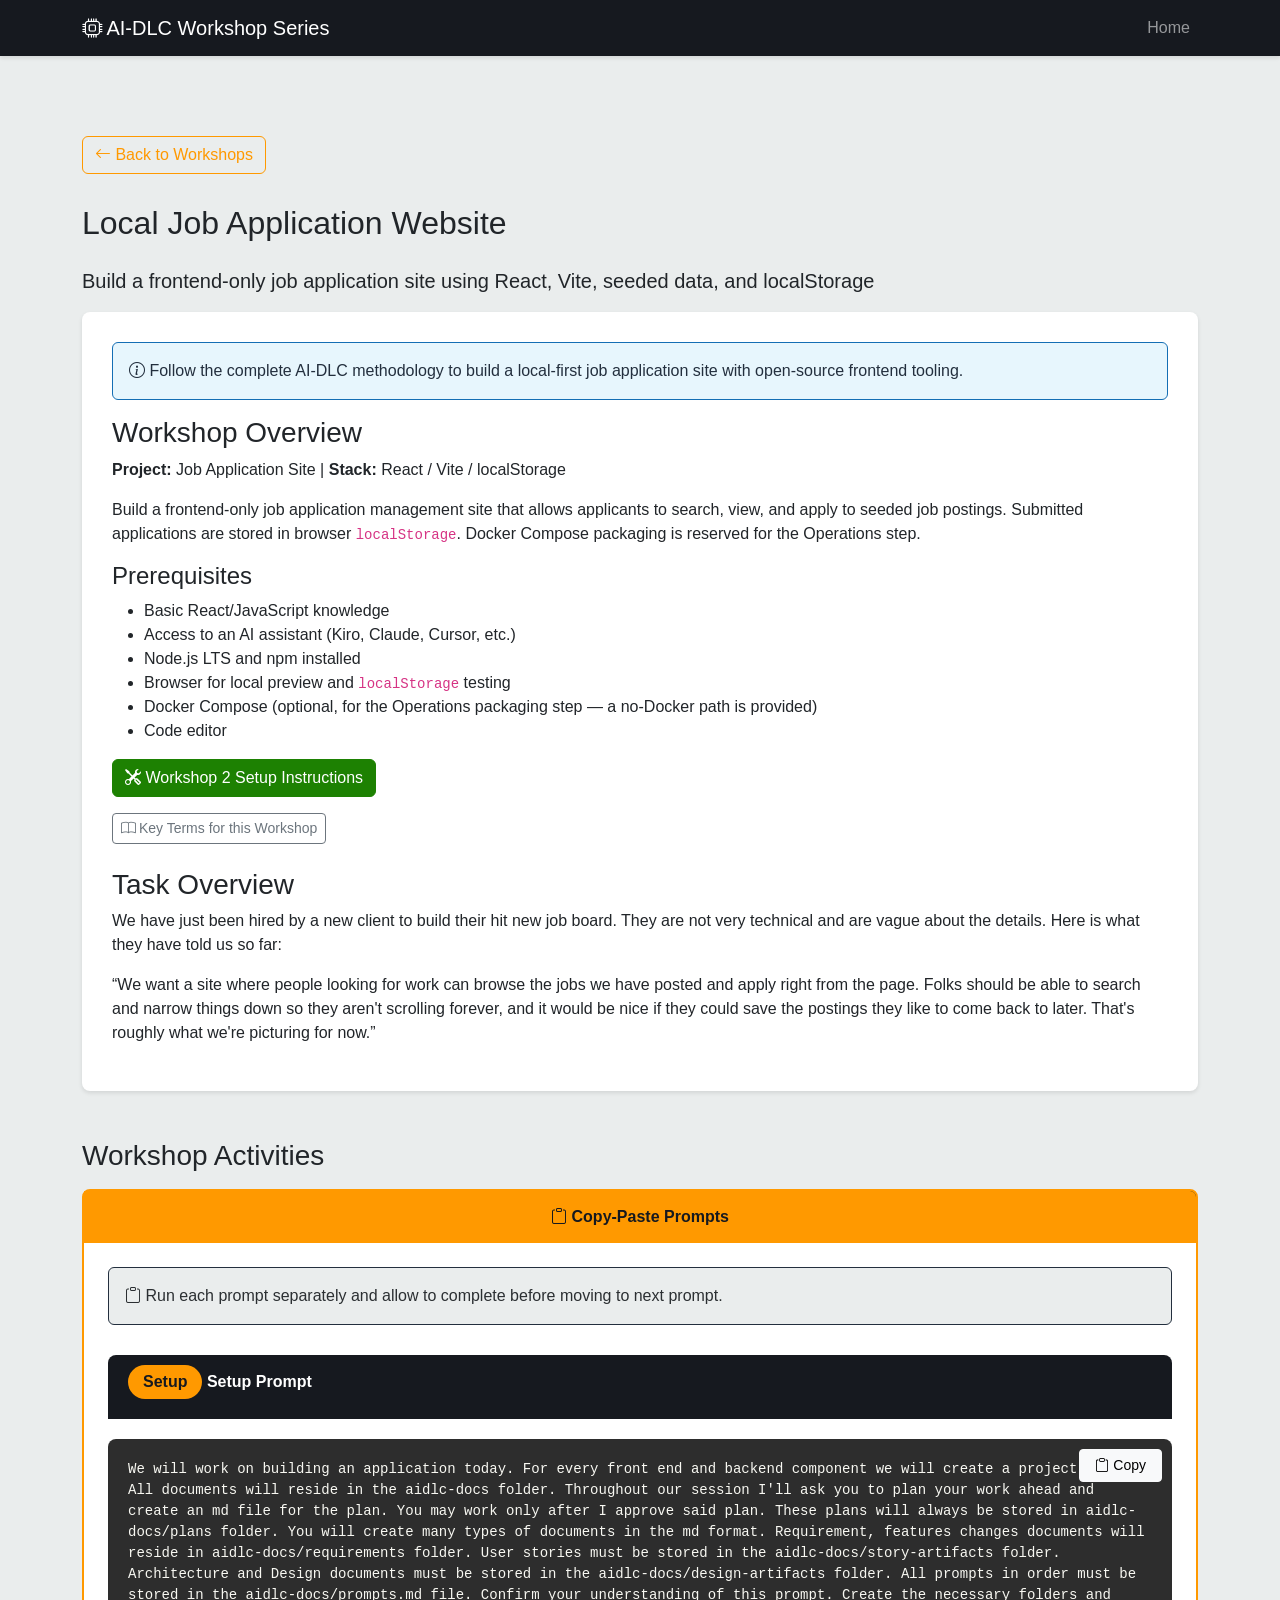
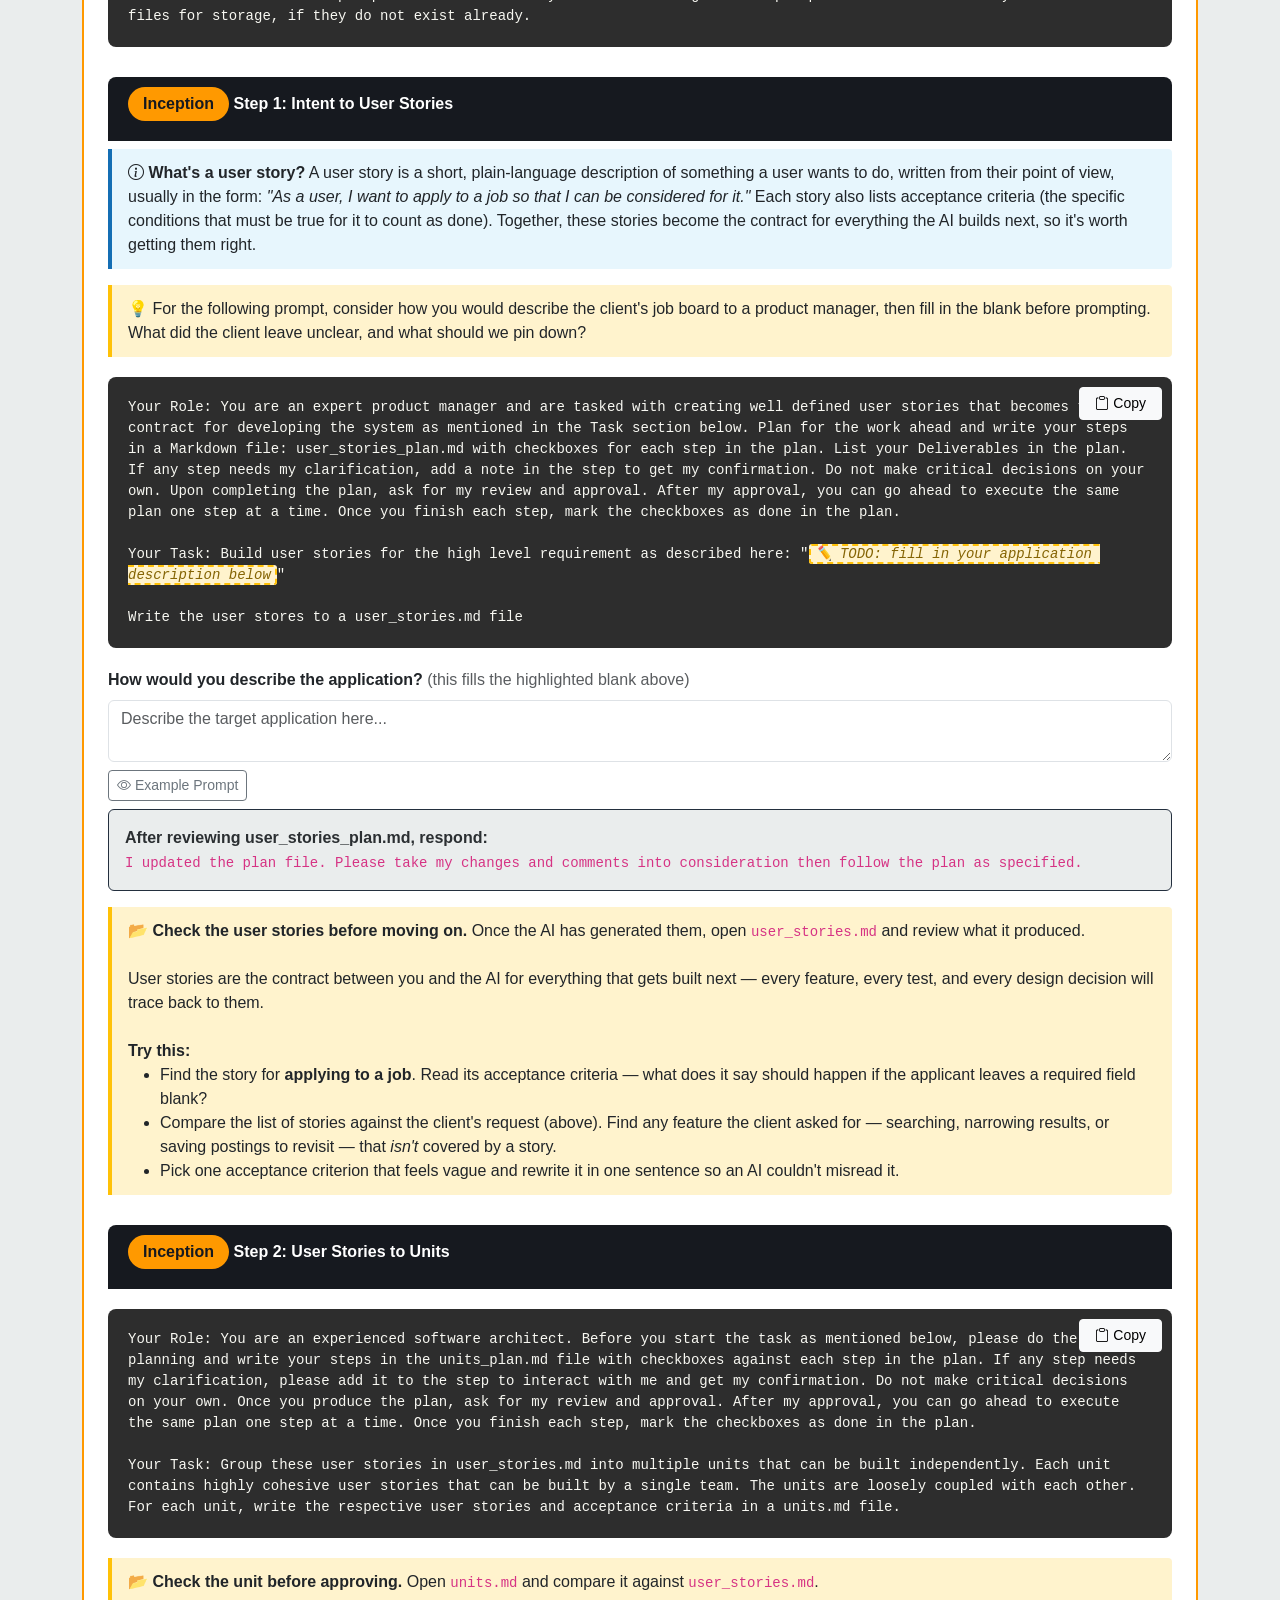
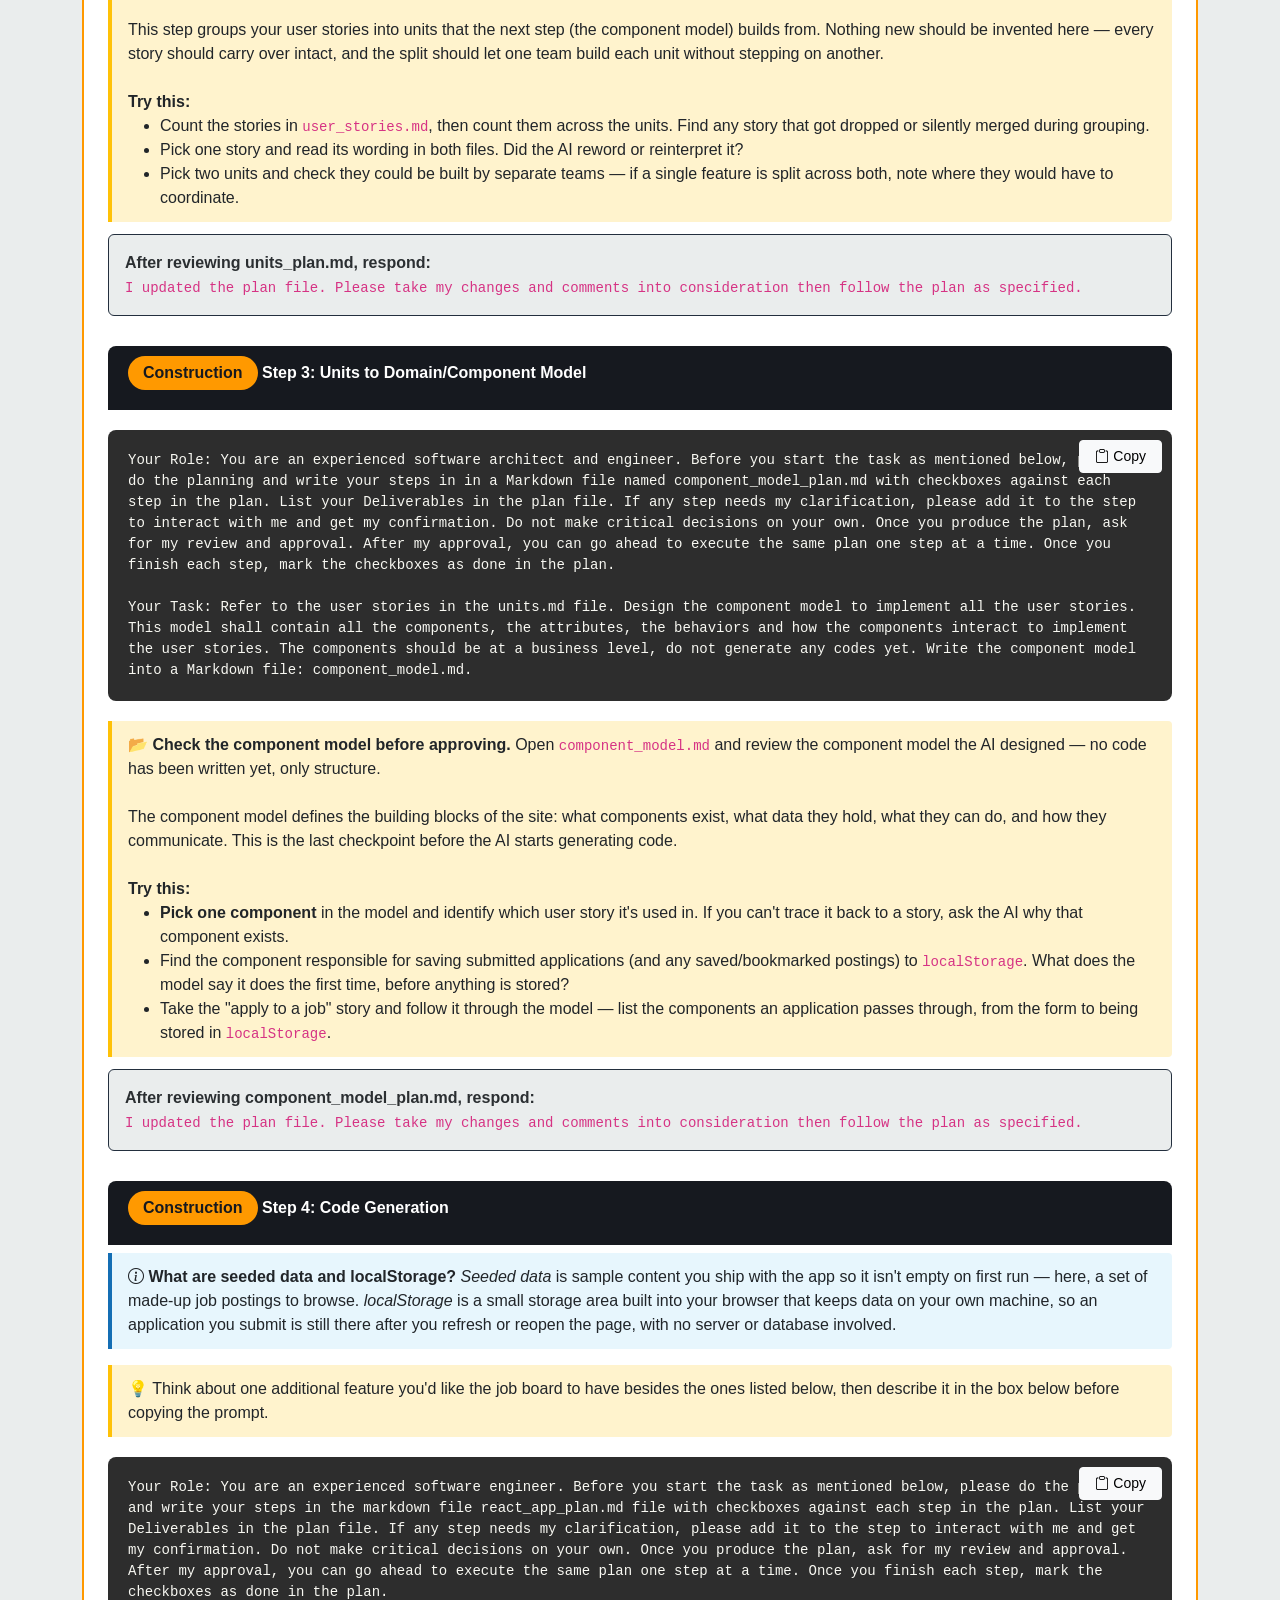
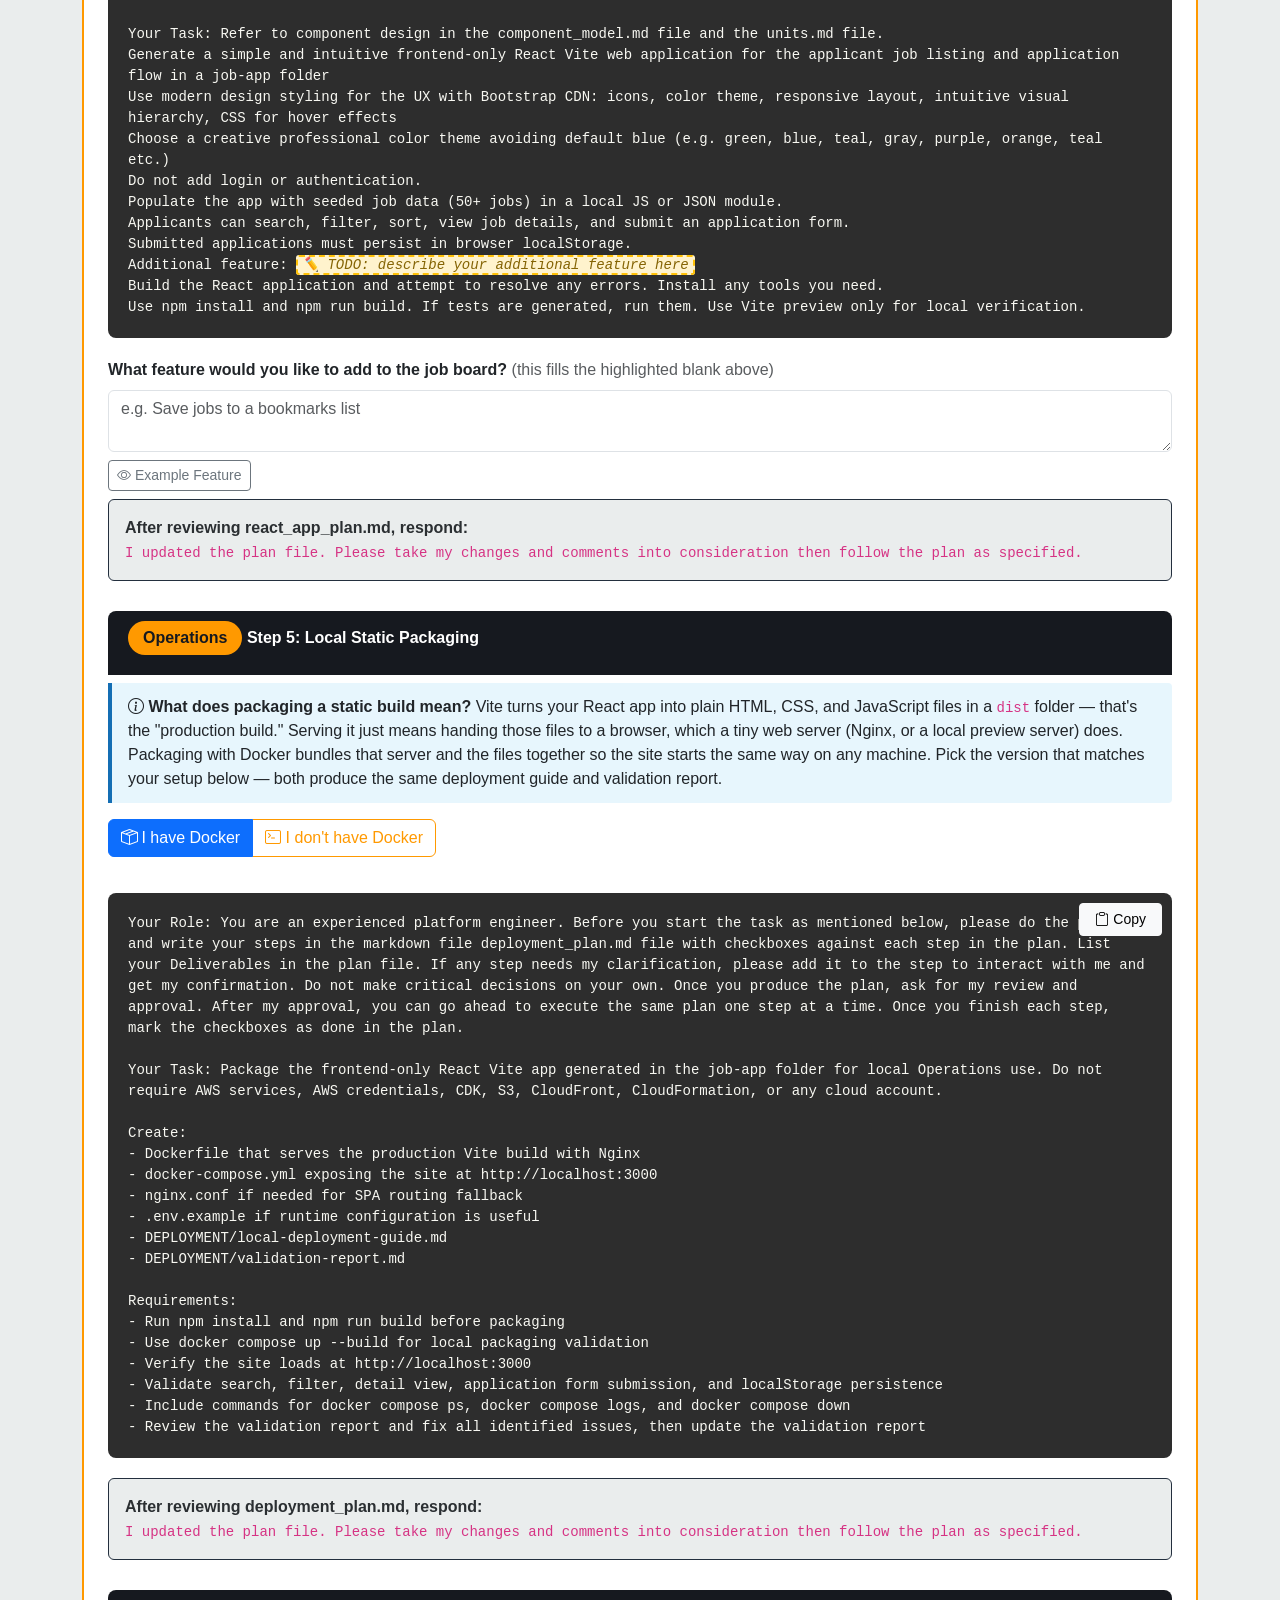
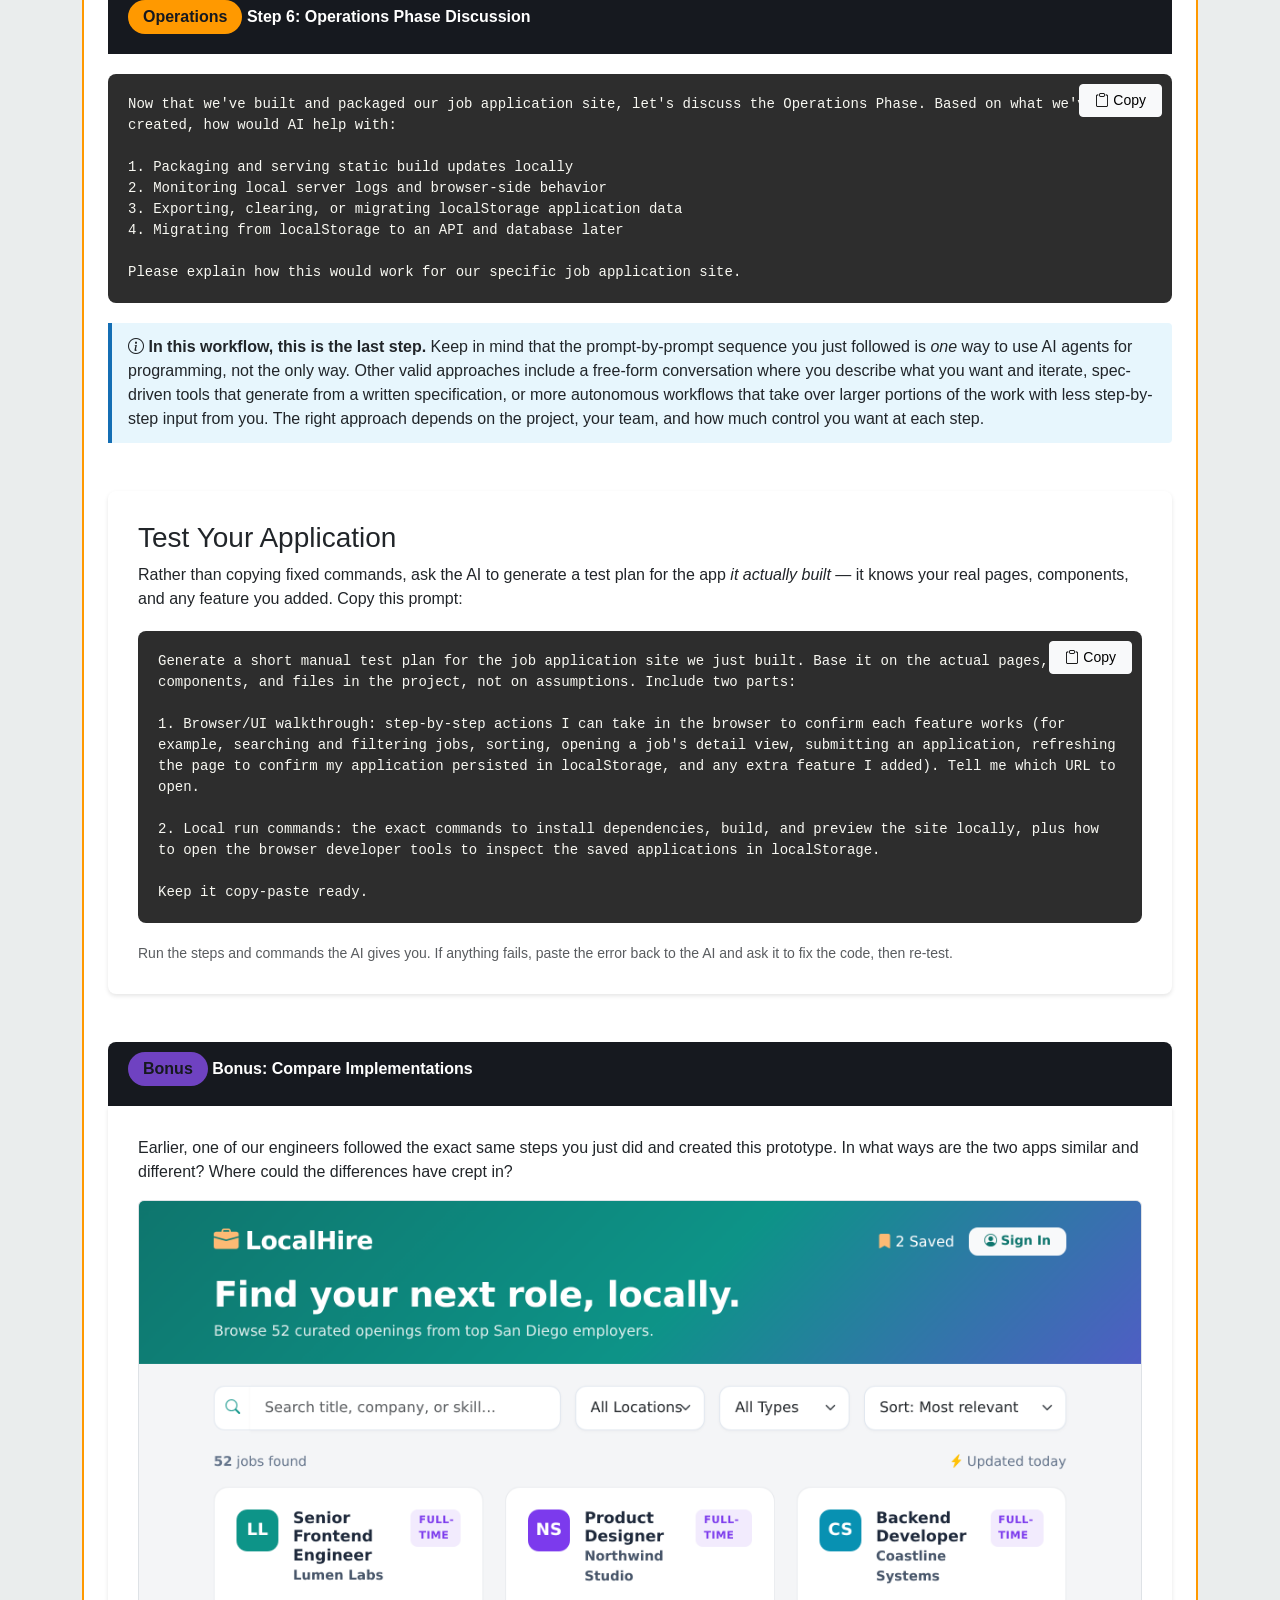
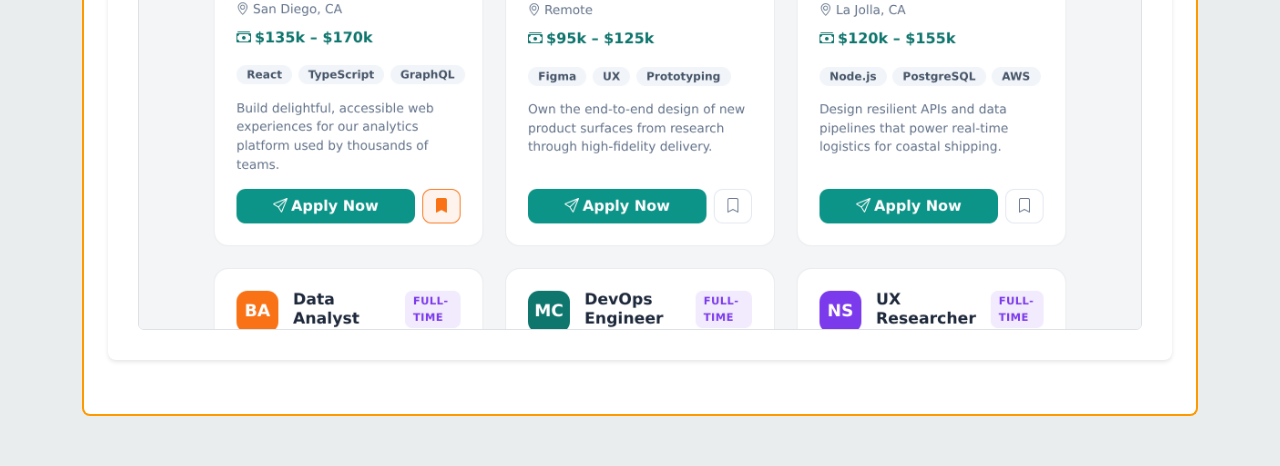
==== commit d5c6eb01: "Merge branch 'mad-libs-workshop-extension' into workshop-ui-enhancements" ====
--- a/workshop-aidlc/job-application-cdk.html
+++ b/workshop-aidlc/job-application-cdk.html
@@ -30,6 +30,7 @@
     </style>
 </head>
 <body>
+    <div id="scroll-progress"></div>
     <nav class="navbar navbar-expand-lg navbar-dark bg-primary sticky-top">
         <div class="container">
             <a class="navbar-brand" href="index.html"><i class="bi bi-cpu"></i> AI-DLC Workshop Series</a>
@@ -59,8 +60,24 @@
                     <li>Code editor</li>
                 </ul>
                 <a href="setup-instructions.html#workshop-2-setup" class="btn btn-success"><i class="bi bi-tools"></i> Workshop 2 Setup Instructions</a>
-                <p></p>
-                <h3>Task Overview</h3>
+                <div class="mt-3">
+                    <button class="btn btn-sm btn-outline-secondary" type="button" data-bs-toggle="collapse" data-bs-target="#ws2-glossary"><i class="bi bi-book"></i> Key Terms for this Workshop</button>
+                    <div class="collapse mt-2" id="ws2-glossary">
+                        <div class="card card-body py-2">
+                            <dl class="row mb-0" style="font-size:.9rem;">
+                                <dt class="col-sm-3">React</dt><dd class="col-sm-9">A JavaScript library for building user interfaces from reusable components</dd>
+                                <dt class="col-sm-3">Vite</dt><dd class="col-sm-9">A fast build tool and local dev server for modern web apps</dd>
+                                <dt class="col-sm-3">localStorage</dt><dd class="col-sm-9">Browser storage that persists data between page refreshes without a server</dd>
+                                <dt class="col-sm-3">SPA</dt><dd class="col-sm-9">Single Page Application — a web app that loads once and updates content without full page reloads</dd>
+                                <dt class="col-sm-3">npm</dt><dd class="col-sm-9">Node Package Manager — used to install JavaScript libraries and run build scripts</dd>
+                                <dt class="col-sm-3">Nginx</dt><dd class="col-sm-9">A web server used to serve static files (HTML, CSS, JS) efficiently</dd>
+                                <dt class="col-sm-3">Docker Compose</dt><dd class="col-sm-9">Runs multi-container apps with a single configuration file</dd>
+                                <dt class="col-sm-3">Component Model</dt><dd class="col-sm-9">A design blueprint describing the building blocks of the site and how they interact</dd>
+                            </dl>
+                        </div>
+                    </div>
+                </div>
+                <h3 class="mt-4">Task Overview</h3>
                 <p>We have just been hired by a new client to build their hit new job board. They are not very technical and are vague about the details. Here is what they have told us so far:</p>
                 <p>“We want a site where people looking for work can browse the jobs we have posted and apply right from the page. Folks should be able to search and narrow things down so they aren't scrolling forever, and it would be nice if they could save the postings they like to come back to later. That's roughly what we're picturing for now.”</p>
             </div>
@@ -464,6 +481,11 @@
         span.classList.toggle('todo-placeholder', !filled);
         span.classList.toggle('todo-filled', filled);
     }
+    window.addEventListener('scroll', function() {
+        var scrollTop = window.scrollY || document.documentElement.scrollTop;
+        var docHeight = document.documentElement.scrollHeight - window.innerHeight;
+        document.getElementById('scroll-progress').style.width = (docHeight > 0 ? scrollTop / docHeight * 100 : 0) + '%';
+    });
     </script>
 </body>
 </html>
